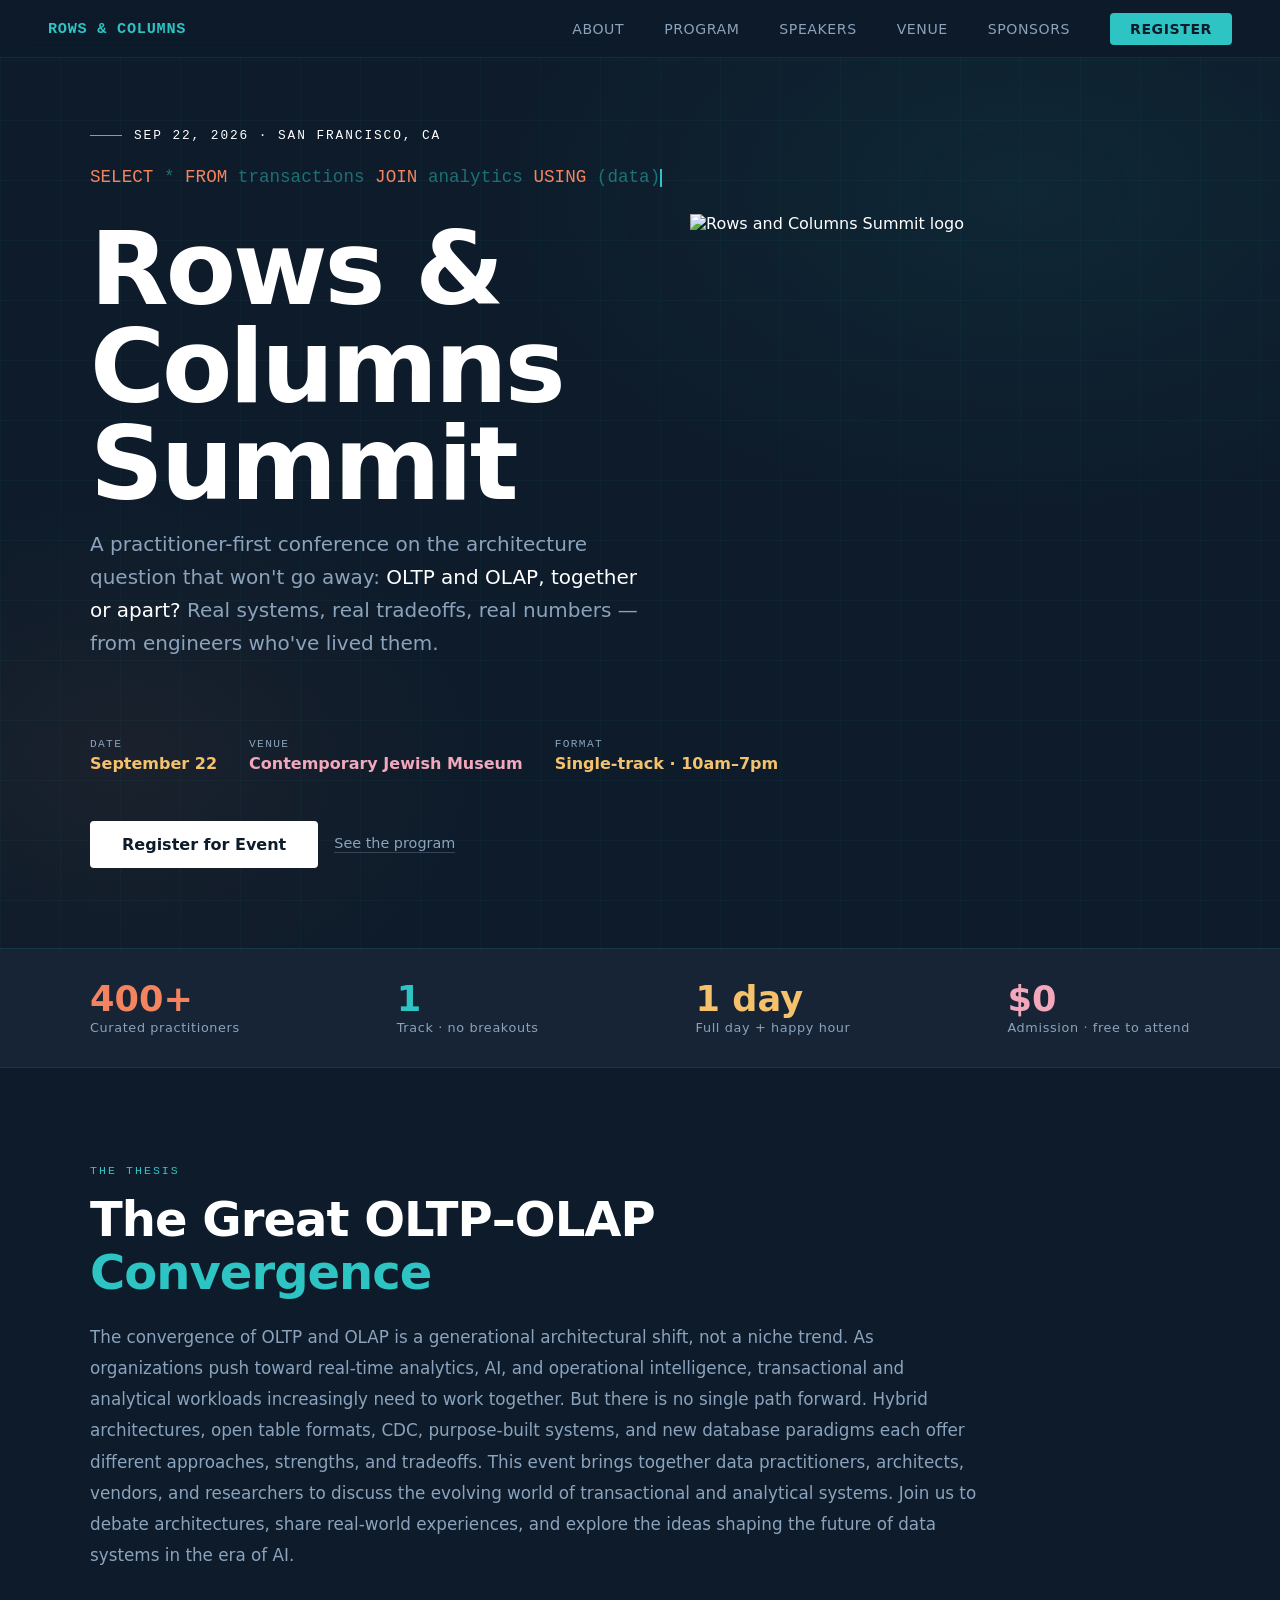
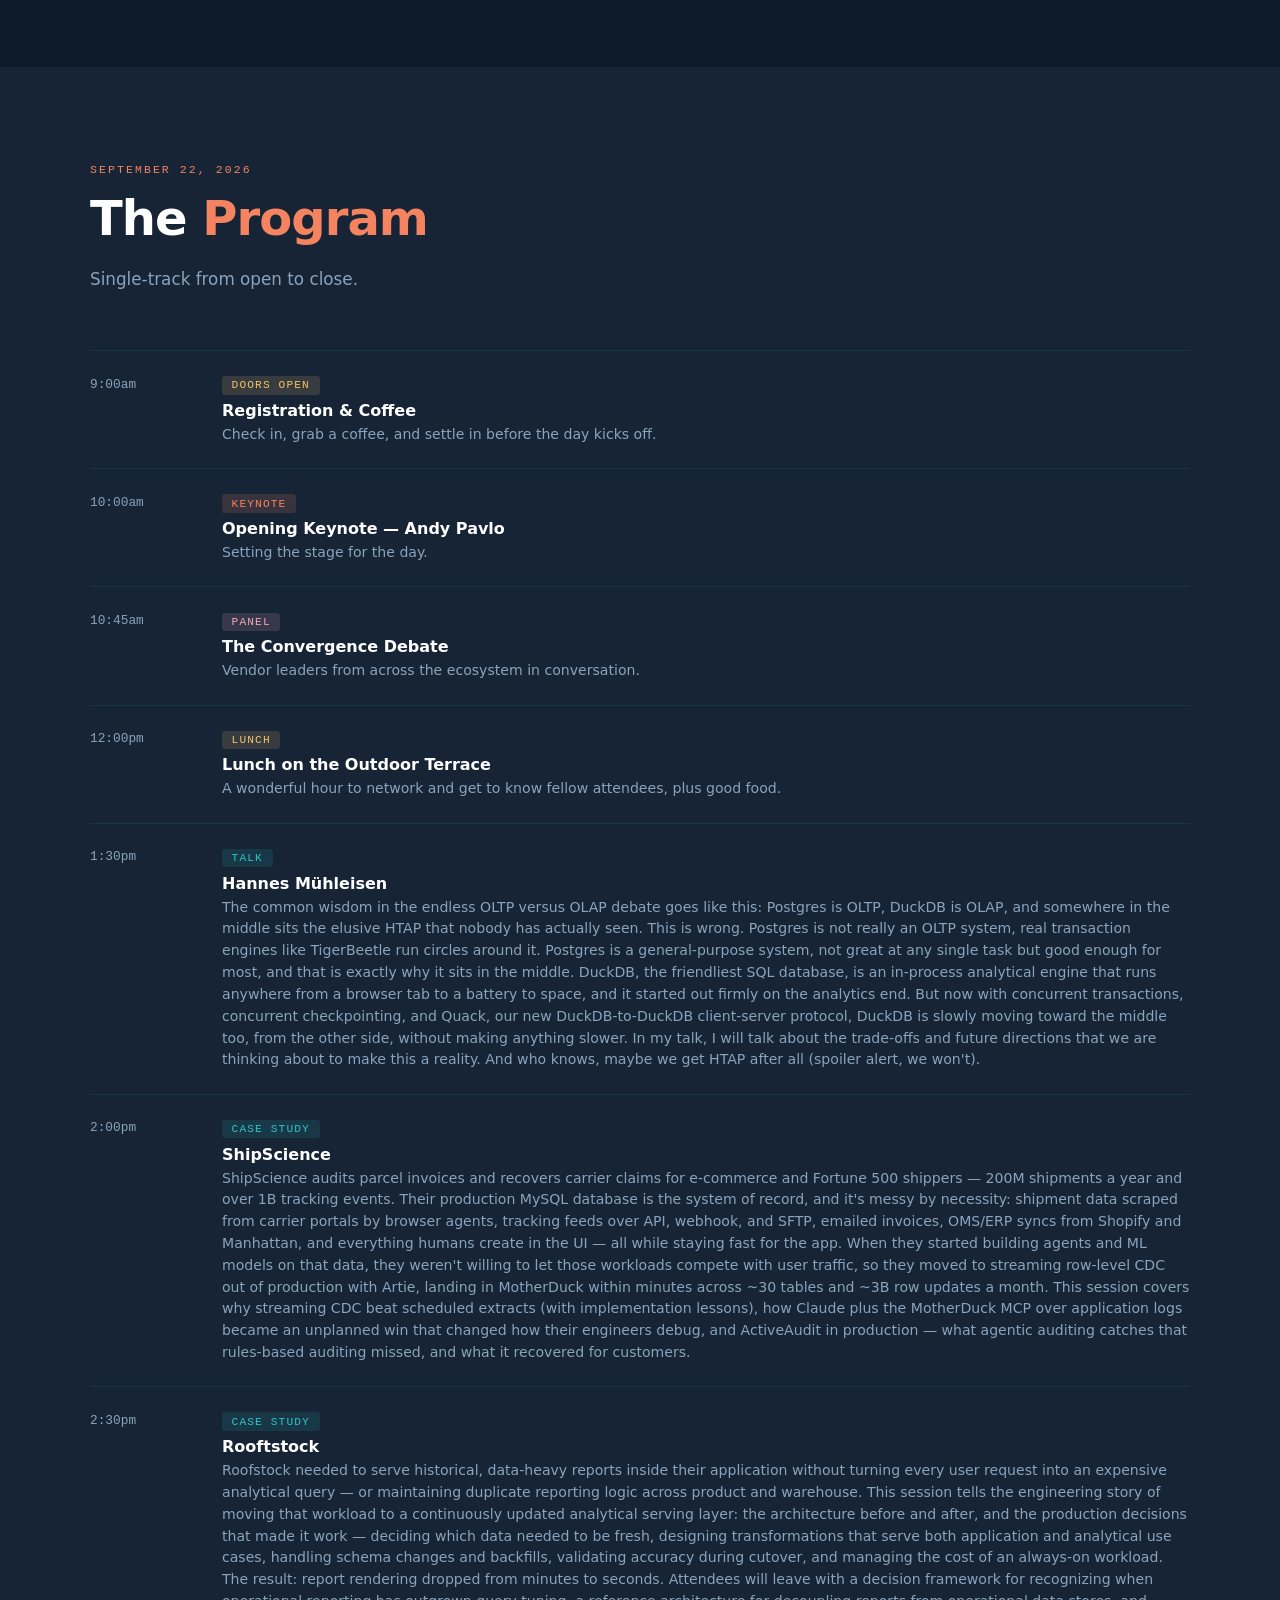
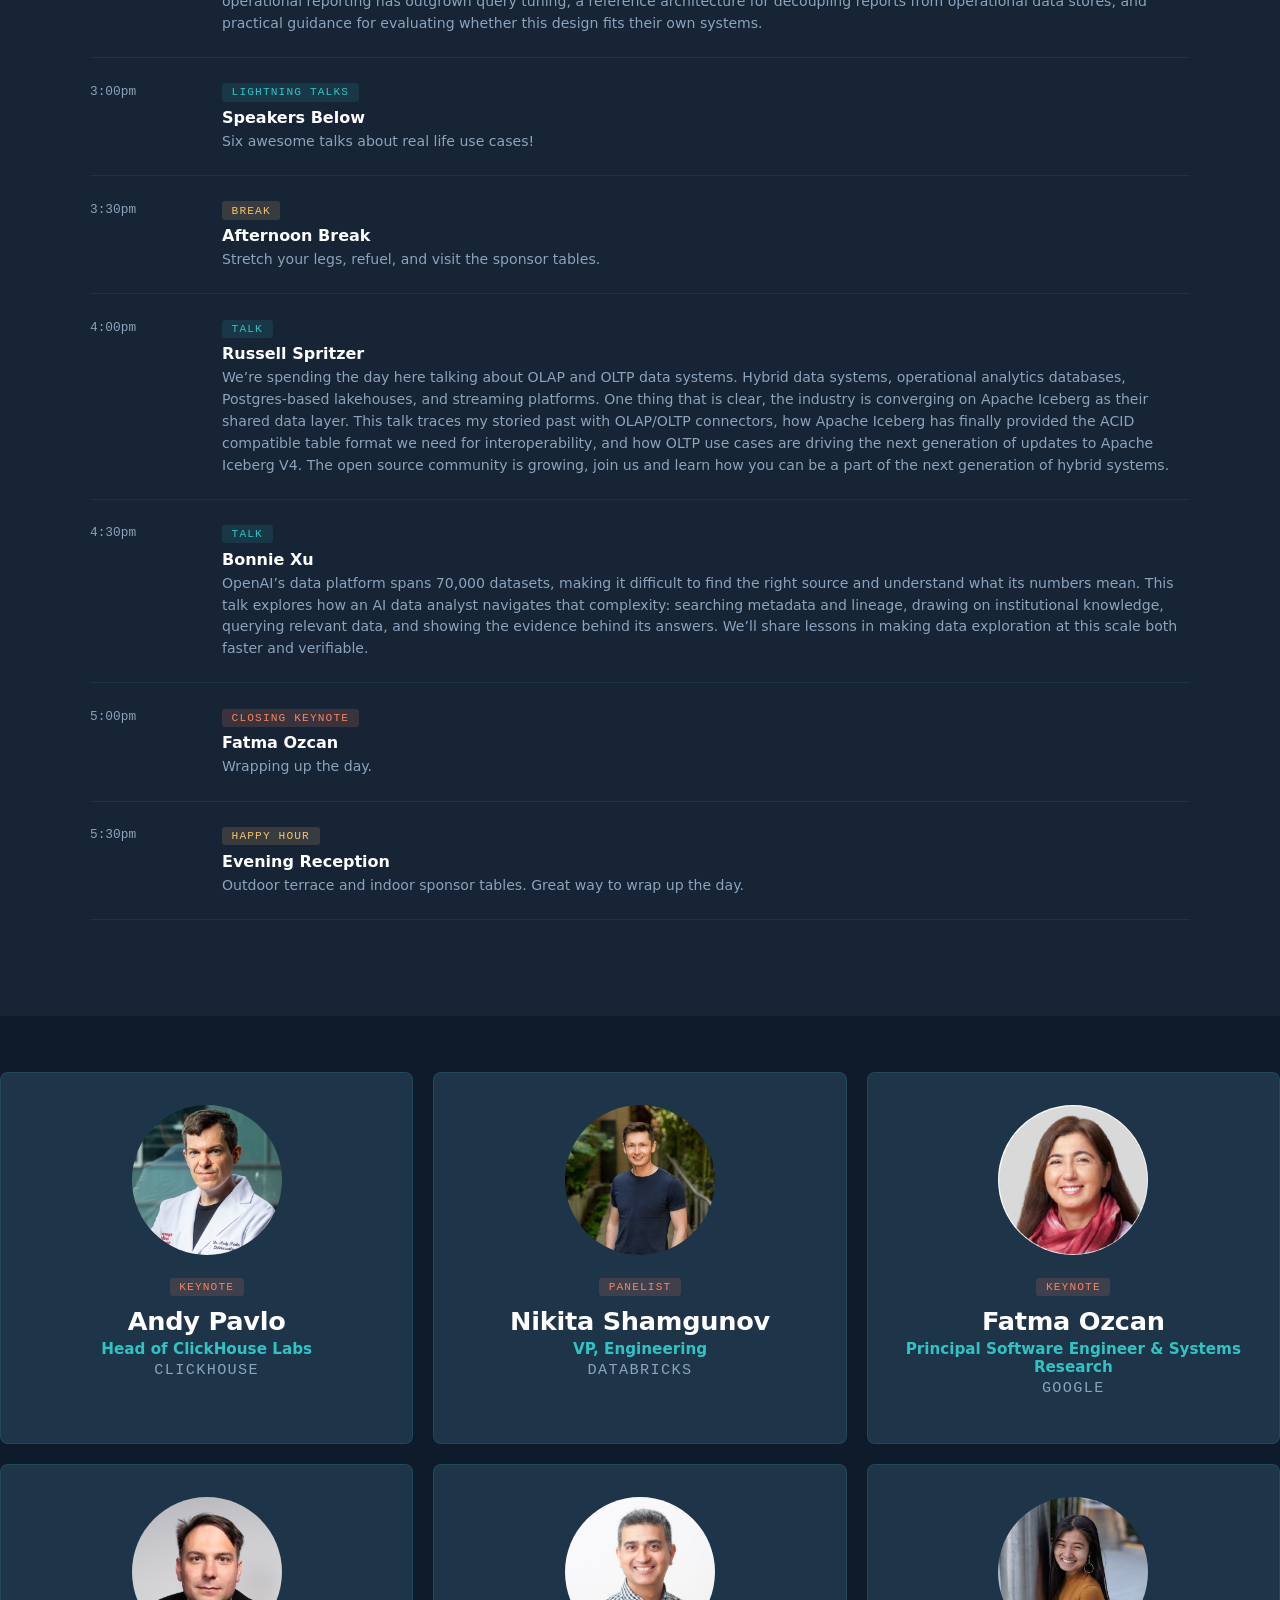
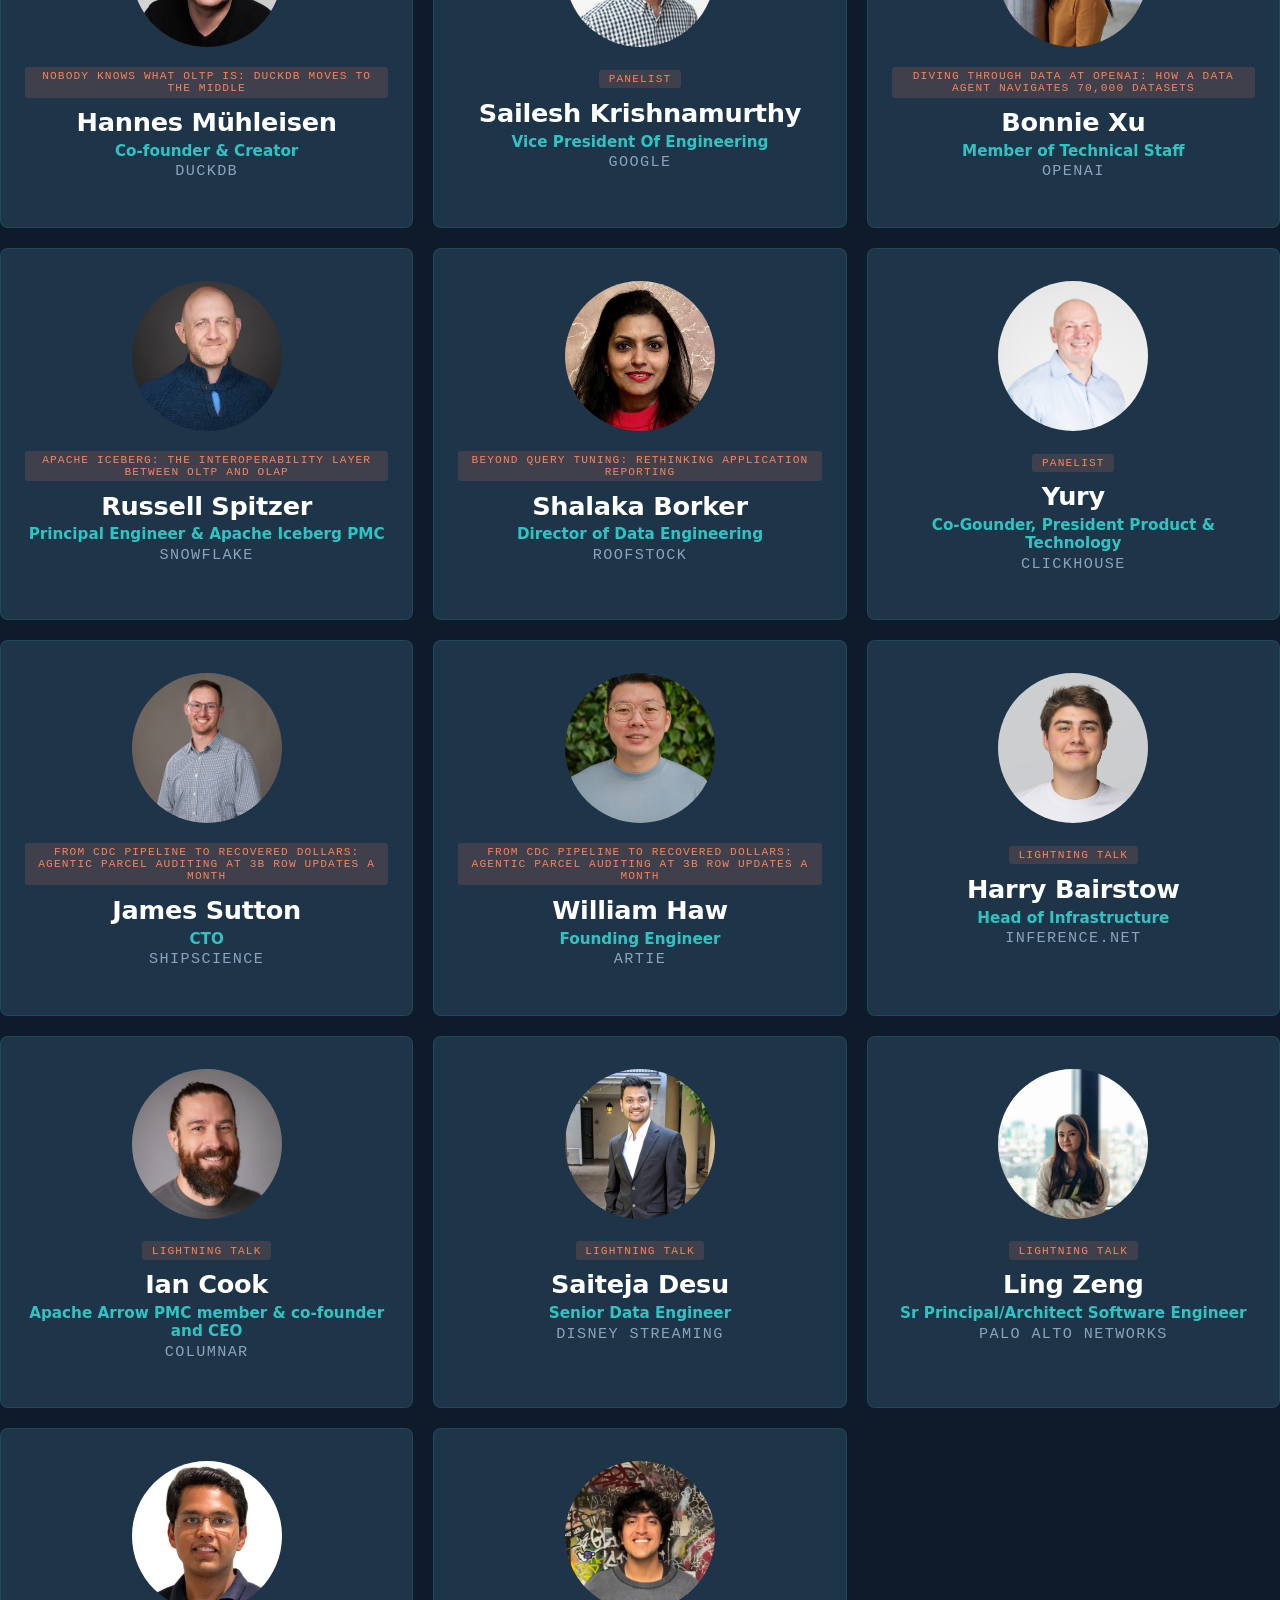
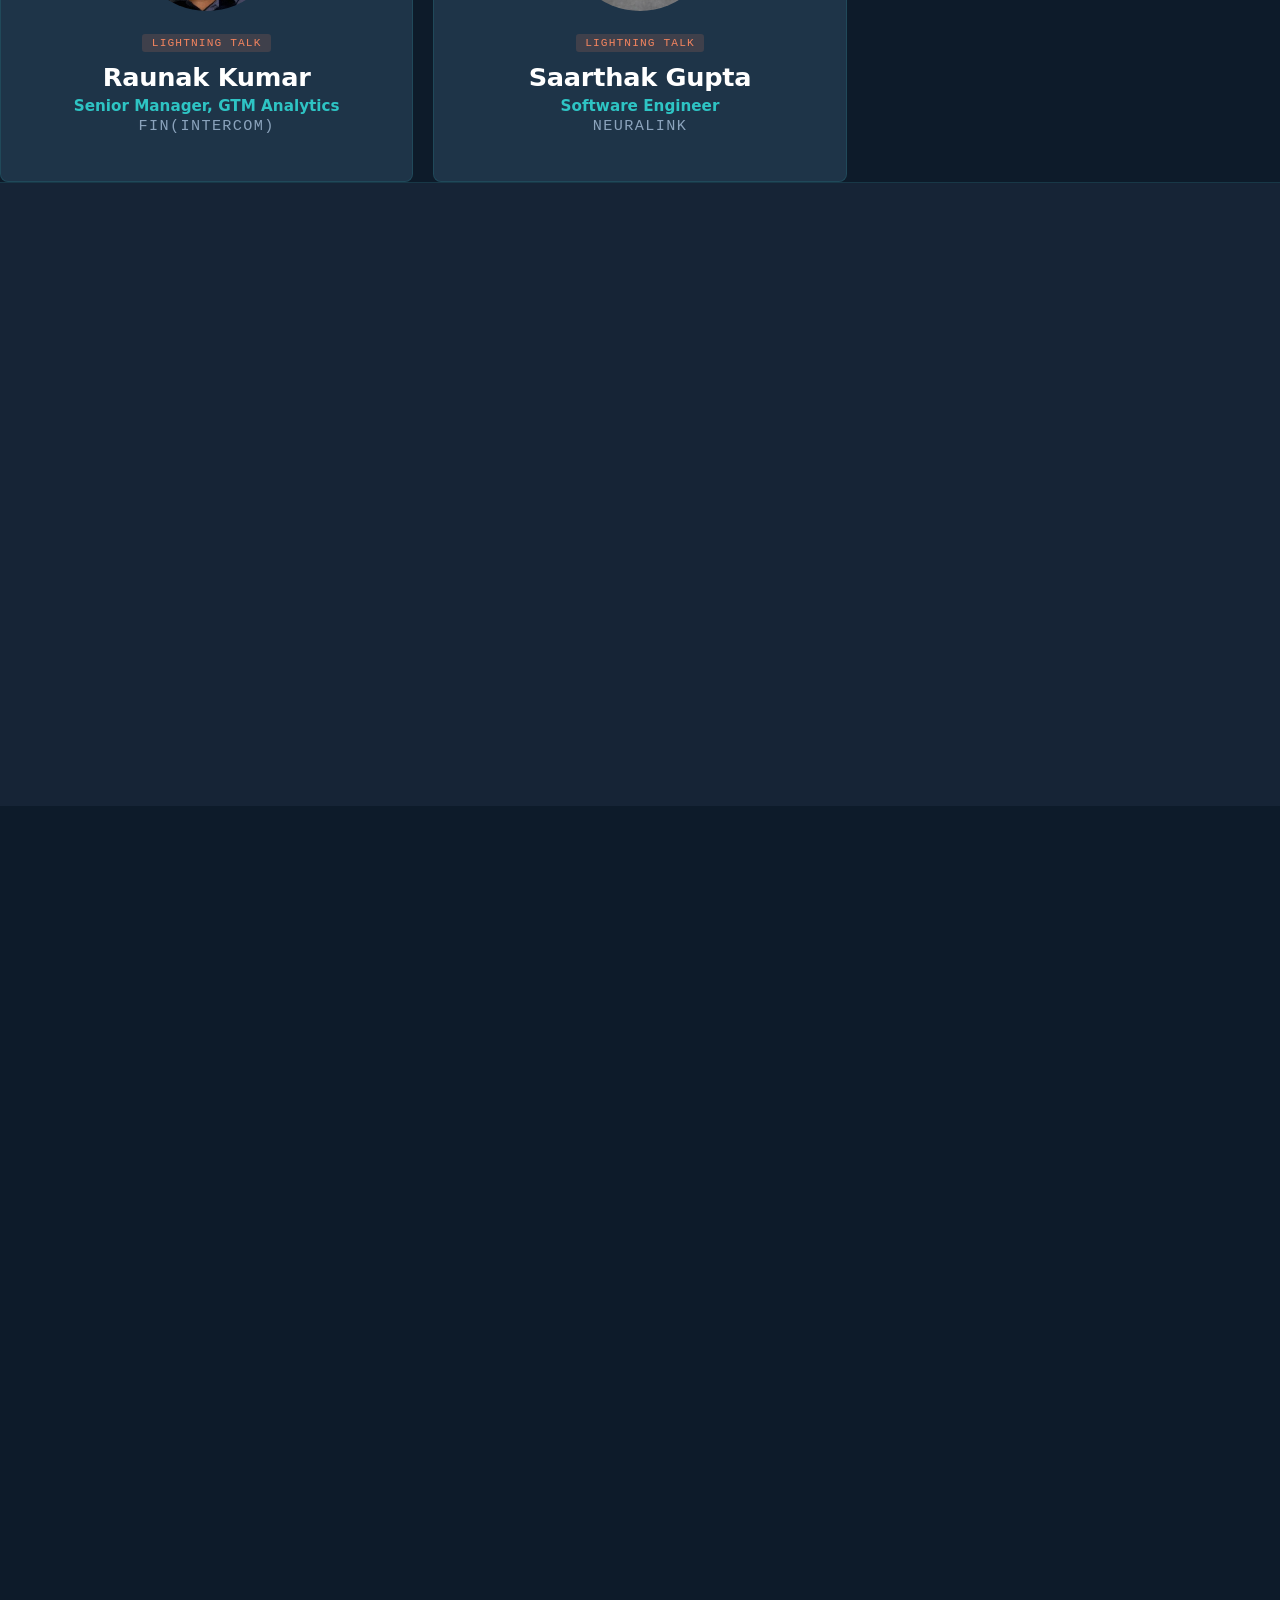
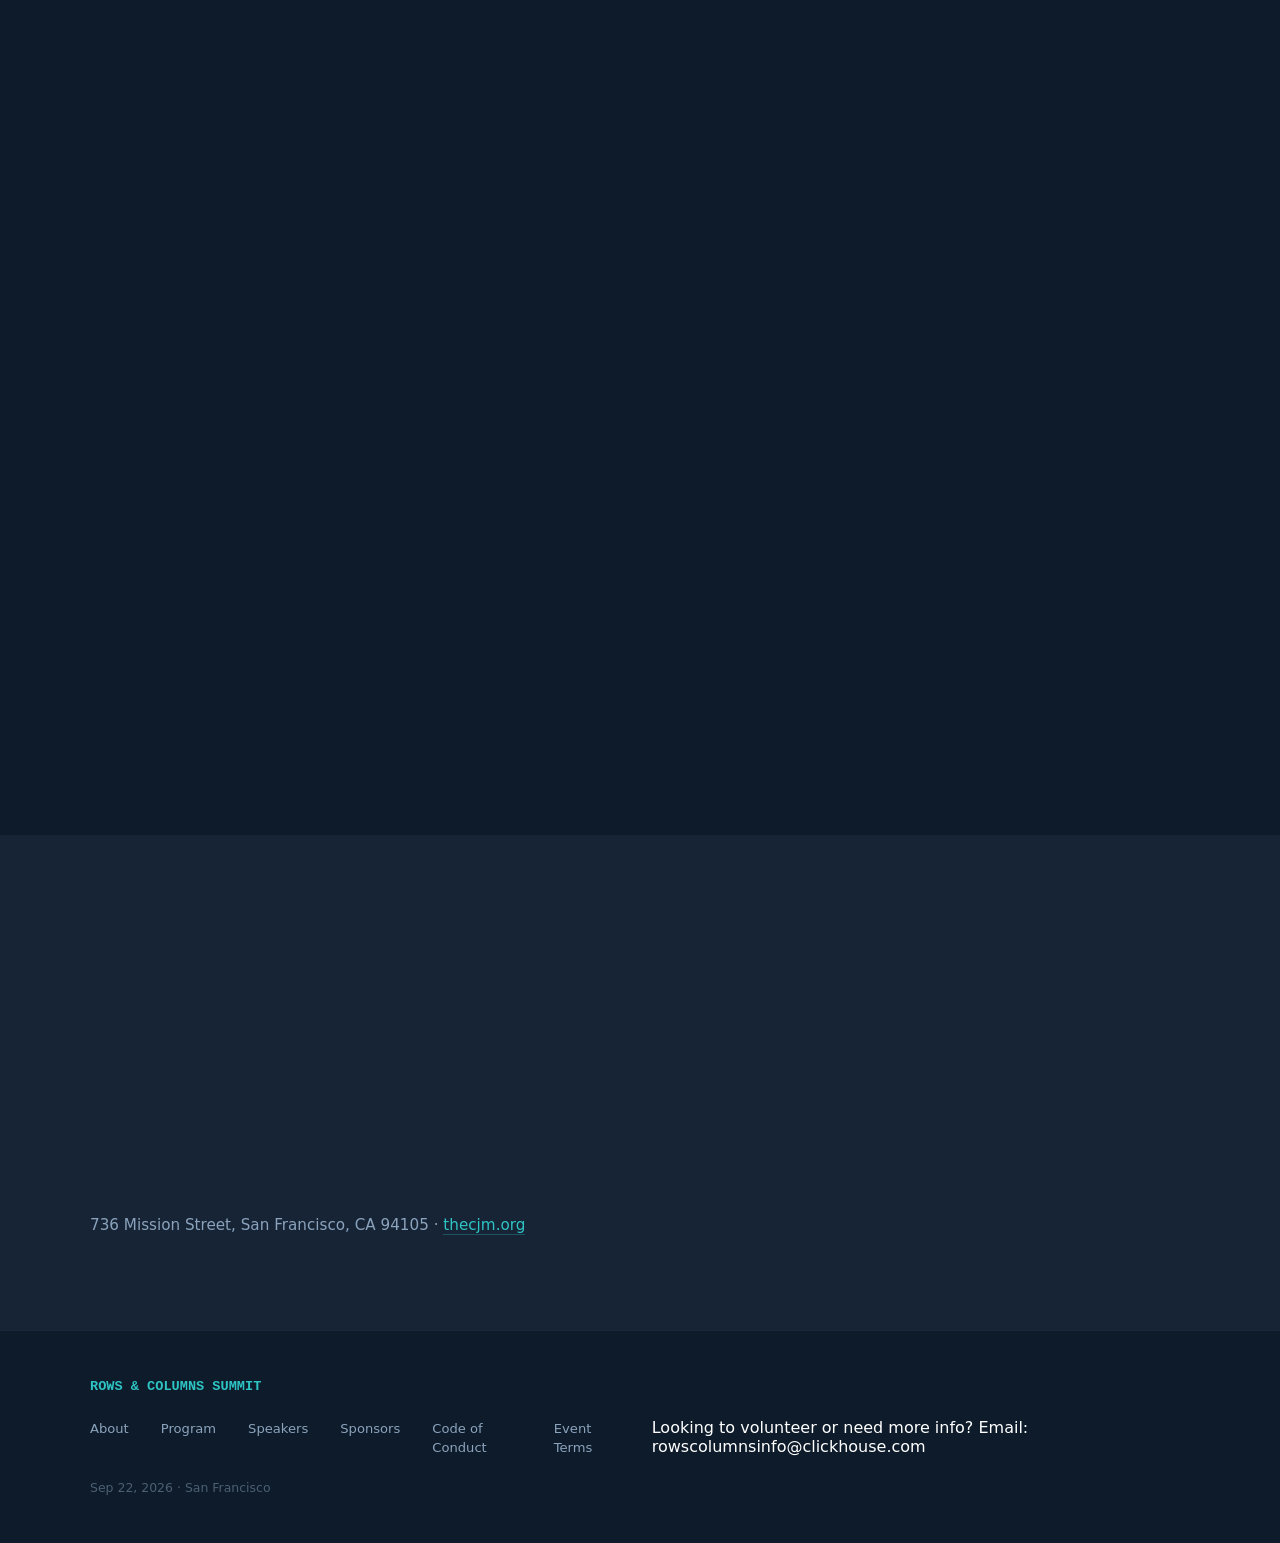
==== index.html @ 76738801 "lightnings final speakers" ====
<!DOCTYPE html>
<html lang="en">
<head>
<meta charset="UTF-8">
<meta name="viewport" content="width=device-width, initial-scale=1.0">
<title>Rows & Columns Summit — September 22, 2026 · San Francisco</title>
<link rel="stylesheet" href="styles.css">

<script src="tracking.js"></script>
</head>
<body>
<!-- Facebook Pixel Code -->
<noscript><img height="1" width="1" style="display:none"
src="https://www.facebook.com/tr?id=921578981865536&ev=PageView&noscript=1"
/></noscript>
<!-- End Facebook Pixel Code -->

<!-- NAV -->
<nav>
  <a href="#" class="nav-logo">ROWS &amp; COLUMNS</a>
  <ul class="nav-links">
    <li><a href="#about">About</a></li>
    <li><a href="#program">Program</a></li>
    <li><a href="#speakers">Speakers</a></li>
    <li><a href="#venue">Venue</a></li>
    <li><a href="#sponsors">Sponsors</a></li>
    <li><a href="https://luma.com/clickh-wavw" class="nav-cta" target="_blank" data-register-link>Register</a></li>
  </ul>
</nav>

<!-- HERO -->
<section class="hero">
  <div class="hero-inner">
    <div class="hero-eyebrow" style="color:white">Sep 22, 2026 · San Francisco, CA</div>
    <div class="hero-query" id="heroQuery">
      <span id="queryText"></span><span class="cursor"></span>
    </div>
  <div style="display: flex; align-items: center; gap: 3rem; margin-bottom: 1.5rem;">
      <div>
        <h1 class="hero-title">
          <span class="rows" style="color: var(--white);">Rows &amp; Columns Summit</span><br>
        </h1>
        <p class="hero-subtitle">
          A practitioner-first conference on the architecture question that won't go away:
          <em style="color: var(--white);">OLTP and OLAP, together or apart?</em>
          Real systems, real tradeoffs, real numbers — from engineers who've lived them.
        </p>
      </div>
      <img src="logo.png" alt="Rows and Columns Summit logo" style="width: 500px; height: 500px; object-fit: contain; flex-shrink: 0;">
    </div>
    <div class="hero-meta">
      <div class="hero-meta-item">
        <span class="hero-meta-label">Date</span>
        <span class="hero-meta-value" style="color: var(--gold);">September 22</span>
      </div>
      <div class="hero-meta-item">
        <span class="hero-meta-label">Venue</span>
        <span class="hero-meta-value" style="color: var(--rose);">Contemporary Jewish Museum</span>
      </div>
      <div class="hero-meta-item">
        <span class="hero-meta-label">Format</span>
        <span class="hero-meta-value" style="color: var(--gold);">Single-track · 10am–7pm</span>
      </div>
    </div>
    <div class="hero-actions">
      <a
        href="https://luma.com/event/evt-bQcR6tDKi8OmTXu"
        class="luma-checkout--button"
        data-register-link
        style="background: white; color: #0D1B2A; font-weight: 700; padding: 0.9rem 2rem; border-radius: 4px; text-decoration: none; display: inline-block;"
        data-luma-action="checkout"
        data-luma-event-id="evt-bQcR6tDKi8OmTXu"
      >
      Register for Event
      </a>
    <script id="luma-checkout" src="https://embed.lu.ma/checkout-button.js"></script>
      <a href="#program" class="btn-secondary">See the program</a>
    </div>
  </div>
</section>

<!-- STATS BAR -->
<div class="stats-bar">
  <div class="stats-inner">
    <div class="stat">
      <div class="stat-num" style="color: var(--coral);">400+</div>
      <div class="stat-label">Curated practitioners</div>
    </div>
    <div class="stat">
      <div class="stat-num" style="color: var(--teal);">1</div>
      <div class="stat-label">Track · no breakouts</div>
    </div>
    <div class="stat">
      <div class="stat-num" style="color: var(--gold);">1<span style="color: var(--gold);"> day</span></div>
      <div class="stat-label">Full day + happy hour</div>
    </div>
    <div class="stat">
      <div class="stat-num" style="color: var(--rose);">$<span style="color: var(--rose);">0</span></div>
      <div class="stat-label">Admission · free to attend</div>
    </div>
  </div>
</div>

<!-- ABOUT -->
<section class="section" id="about">
  <div class="section-inner">
    <div class="section-eyebrow reveal">The thesis</div>
    <h2 class="section-title reveal">The Great OLTP–OLAP <br><span style="color: var(--teal);">Convergence</span></h2>
    <p class="section-body reveal" style="max-width: 900px; margin-top: 1.5rem; font-size: 1.05rem; line-height: 1.85;">
The convergence of OLTP and OLAP is a generational architectural shift, not a niche trend. As organizations push toward real-time analytics, AI, and operational intelligence, transactional and analytical workloads increasingly need to work together. But there is no single path forward. Hybrid architectures, open table formats, CDC, purpose-built systems, and new database paradigms each offer different approaches, strengths, and tradeoffs.
This event brings together data practitioners, architects, vendors, and researchers to discuss the evolving world of transactional and analytical systems. Join us to debate architectures, share real-world experiences, and explore the ideas shaping the future of data systems in the era of AI.    </p>
  </div>
</section>

<!-- PROGRAM -->
<section class="section section-light" id="program">
  <div class="section-inner">
    <div class="section-eyebrow reveal">September 22, 2026</div>
    <h2 class="section-title reveal">The <span style="color: var(--coral);">Program</span></h2>
    <p class="section-body reveal">Single-track from open to close.</p>
    <div class="program-grid">
      <div class="program-row reveal">
        <div class="program-time">9:00am</div>
        <div class="program-content">
          <div class="program-tag tag-social">Doors Open</div>
          <div class="program-title">Registration & Coffee</div>
          <div class="program-desc">Check in, grab a coffee, and settle in before the day kicks off.</div>
        </div>
      </div>
      <div class="program-row reveal">
        <div class="program-time">10:00am</div>
        <div class="program-content">
          <div class="program-tag tag-keynote">Keynote</div>
          <div class="program-title">Opening Keynote — Andy Pavlo</div>
          <div class="program-desc">Setting the stage for the day.</div>
        </div>
      </div>
      <div class="program-row reveal">
        <div class="program-time">10:45am</div>
        <div class="program-content">
          <div class="program-tag tag-panel">Panel</div>
          <div class="program-title">The Convergence Debate</div>
          <div class="program-desc">Vendor leaders from across the ecosystem in conversation.</div>
        </div>
      </div>
      <div class="program-row reveal">
        <div class="program-time">12:00pm</div>
        <div class="program-content">
          <div class="program-tag tag-social">Lunch</div>
          <div class="program-title">Lunch on the Outdoor Terrace</div>
          <div class="program-desc">A wonderful hour to network and get to know fellow attendees, plus good food.</div>
        </div>
      </div>
      <div class="program-row reveal">
        <div class="program-time">1:30pm</div>
        <div class="program-content">
          <div class="program-tag tag-talks">Talk</div>
          <div class="program-title">Hannes Mühleisen</div>
          <div class="program-desc">The common wisdom in the endless OLTP versus OLAP debate goes like this: Postgres is OLTP, DuckDB is OLAP, and somewhere in the middle sits the elusive HTAP that nobody has actually seen. This is wrong. Postgres is not really an OLTP system, real transaction engines like TigerBeetle run circles around it. Postgres is a general-purpose system, not great at any single task but good enough for most, and that is exactly why it sits in the middle. DuckDB, the friendliest SQL database, is an in-process analytical engine that runs anywhere from a browser tab to a battery to space, and it started out firmly on the analytics end. But now with concurrent transactions, concurrent checkpointing, and Quack, our new DuckDB-to-DuckDB client-server protocol, DuckDB is slowly moving toward the middle too, from the other side, without making anything slower. In my talk, I will talk about the trade-offs and future directions that we are thinking about to make this a reality. And who knows, maybe we get HTAP after all (spoiler alert, we won't).</div>
        </div>
      </div>
      <div class="program-row reveal">
        <div class="program-time">2:00pm</div>
        <div class="program-content">
          <div class="program-tag tag-talks">Case Study</div>
          <div class="program-title">ShipScience</div>
          <div class="program-desc">ShipScience audits parcel invoices and recovers carrier claims for e-commerce and Fortune 500 shippers — 200M shipments a year and over 1B tracking events. Their production MySQL database is the system of record, and it's messy by necessity: shipment data scraped from carrier portals by browser agents, tracking feeds over API, webhook, and SFTP, emailed invoices, OMS/ERP syncs from Shopify and Manhattan, and everything humans create in the UI — all while staying fast for the app. When they started building agents and ML models on that data, they weren't willing to let those workloads compete with user traffic, so they moved to streaming row-level CDC out of production with Artie, landing in MotherDuck within minutes across ~30 tables and ~3B row updates a month. This session covers why streaming CDC beat scheduled extracts (with implementation lessons), how Claude plus the MotherDuck MCP over application logs became an unplanned win that changed how their engineers debug, and ActiveAudit in production — what agentic auditing catches that rules-based auditing missed, and what it recovered for customers.</div>
        </div>
      </div>
      <div class="program-row reveal">
        <div class="program-time">2:30pm</div>
        <div class="program-content">
          <div class="program-tag tag-talks">Case Study</div>
          <div class="program-title">Rooftstock</div>
          <div class="program-desc">Roofstock needed to serve historical, data-heavy reports inside their application without turning every user request into an expensive analytical query — or maintaining duplicate reporting logic across product and warehouse. This session tells the engineering story of moving that workload to a continuously updated analytical serving layer: the architecture before and after, and the production decisions that made it work — deciding which data needed to be fresh, designing transformations that serve both application and analytical use cases, handling schema changes and backfills, validating accuracy during cutover, and managing the cost of an always-on workload. The result: report rendering dropped from minutes to seconds. Attendees will leave with a decision framework for recognizing when operational reporting has outgrown query tuning, a reference architecture for decoupling reports from operational data stores, and practical guidance for evaluating whether this design fits their own systems.</div>
        </div>
      </div>
      <div class="program-row reveal">
        <div class="program-time">3:00pm</div>
        <div class="program-content">
          <div class="program-tag tag-talks">Lightning Talks</div>
          <div class="program-title">Speakers Below</div>
          <div class="program-desc">Six awesome talks about real life use cases!</div>
        </div>
      </div>
      <div class="program-row reveal">
        <div class="program-time">3:30pm</div>
        <div class="program-content">
          <div class="program-tag tag-social">Break</div>
          <div class="program-title">Afternoon Break</div>
          <div class="program-desc">Stretch your legs, refuel, and visit the sponsor tables.</div>
        </div>
      </div>
      <div class="program-row reveal">
        <div class="program-time">4:00pm</div>
        <div class="program-content">
          <div class="program-tag tag-talks">Talk</div>
          <div class="program-title">Russell Spritzer</div>
          <div class="program-desc">We’re spending the day here talking about OLAP and OLTP data systems. Hybrid data systems, operational analytics databases, Postgres-based lakehouses, and streaming platforms. One thing that is clear, the industry is converging on Apache Iceberg as their shared data layer. This talk traces my storied past with OLAP/OLTP connectors, how Apache Iceberg has finally provided the ACID compatible table format we need for interoperability, and how OLTP use cases are driving the next generation of updates to Apache Iceberg V4. The open source community is growing, join us and learn how you can be a part of the next generation of hybrid systems.</div>
        </div>
      </div>
      <div class="program-row reveal">
        <div class="program-time">4:30pm</div>
        <div class="program-content">
          <div class="program-tag tag-talks">Talk</div>
          <div class="program-title">Bonnie Xu</div>
          <div class="program-desc"> OpenAI’s data platform spans 70,000 datasets, making it difficult to find the right source and understand what its numbers mean. This talk explores how an AI data analyst navigates that complexity: searching metadata and lineage, drawing on institutional knowledge, querying relevant data, and showing the evidence behind its answers. We’ll share lessons in making data exploration at this scale both faster and verifiable.</div>
        </div>
      </div>
      <div class="program-row reveal">
        <div class="program-time">5:00pm</div>
        <div class="program-content">
          <div class="program-tag tag-keynote">Closing Keynote</div>
          <div class="program-title">Fatma Ozcan</div>
          <div class="program-desc">Wrapping up the day.</div>
        </div>
      </div>
      <div class="program-row reveal">
        <div class="program-time">5:30pm</div>
        <div class="program-content">
          <div class="program-tag tag-social">Happy Hour</div>
          <div class="program-title">Evening Reception</div>
          <div class="program-desc">Outdoor terrace and indoor sponsor tables. Great way to wrap up the day.</div>
        </div>
      </div>
    </div>
  </div>
</section>


    <!-- Headline speaker(s) -->
    <div class="speakers-featured reveal" id="speakers">

      <div class="speaker-featured-card">
        <img src="headshots/andy.jpg" alt="Andy Pavlo" class="speaker-featured-photo">
        <div>
          <span class="program-tag tag-keynote speaker-featured-tag">Keynote</span>
          <div class="speaker-featured-name">Andy Pavlo</div>
          <div class="speaker-featured-role">Head of ClickHouse Labs</div>
          <div class="speaker-featured-company">ClickHouse</div>
        </div>
      </div>

      <div class="speaker-featured-card">
        <img src="headshots/Nikita.JPG" alt="Nikita Shamgunov" class="speaker-featured-photo">
        <div>
          <span class="program-tag tag-keynote speaker-featured-tag">Panelist</span>
          <div class="speaker-featured-name">Nikita Shamgunov</div>
          <div class="speaker-featured-role">VP, Engineering</div>
          <div class="speaker-featured-company">Databricks</div>
        </div>
      </div>

        <div class="speaker-featured-card">
        <img src="headshots/fatma.png" alt="Fatma Ozcan" class="speaker-featured-photo">
        <div>
          <span class="program-tag tag-keynote speaker-featured-tag">Keynote</span>
          <div class="speaker-featured-name">Fatma Ozcan</div>
          <div class="speaker-featured-role"> Principal Software Engineer &amp; Systems Research</div>
          <div class="speaker-featured-company">Google</div>
        </div>
      </div>

      <div class="speaker-featured-card">
        <img src="headshots/hannes.jpg" alt="Hannes Mühleisen" class="speaker-featured-photo">
        <div>
          <span class="program-tag tag-keynote speaker-featured-tag">Nobody Knows What OLTP Is: DuckDB Moves to the Middle</span>
          <div class="speaker-featured-name">Hannes Mühleisen</div>
          <div class="speaker-featured-role">Co-founder &amp; Creator</div>
          <div class="speaker-featured-company">DuckDB</div>
        </div>
      </div>
      
      <div class="speaker-featured-card">
        <img src="headshots/Sailesh.jpeg" alt="Sailesh" class="speaker-featured-photo">
        <div>
          <span class="program-tag tag-keynote speaker-featured-tag">Panelist</span>
          <div class="speaker-featured-name">Sailesh Krishnamurthy</div>
          <div class="speaker-featured-role">Vice President Of Engineering</div>
          <div class="speaker-featured-company">Google</div>
        </div>
      </div>

      <div class="speaker-featured-card">
        <img src="headshots/bonniexu_headshot.png" alt="Bonnie Xu" class="speaker-featured-photo">
        <div>
          <span class="program-tag tag-keynote speaker-featured-tag">Diving Through Data at OpenAI: How a Data Agent Navigates 70,000 Datasets</span>
          <div class="speaker-featured-name">Bonnie Xu</div>
          <div class="speaker-featured-role">Member of Technical Staff</div>
          <div class="speaker-featured-company">OpenAI</div>
        </div>
      </div>
      
      <div class="speaker-featured-card">
        <img src="headshots/russel.jpg" alt="Russell" class="speaker-featured-photo">
        <div>
          <span class="program-tag tag-keynote speaker-featured-tag">Apache Iceberg: The Interoperability layer between OLTP and OLAP</span>
          <div class="speaker-featured-name">Russell Spitzer </div>
          <div class="speaker-featured-role">Principal Engineer &amp; Apache Iceberg PMC</div>
          <div class="speaker-featured-company">Snowflake</div>
        </div>
      </div>
      <div class="speaker-featured-card">
        <img src="headshots/Shalaka.jpg" alt="Shalaka" class="speaker-featured-photo">
        <div>
          <span class="program-tag tag-keynote speaker-featured-tag"> Beyond Query Tuning: Rethinking Application Reporting </span>
          <div class="speaker-featured-name"> Shalaka Borker </div>
          <div class="speaker-featured-role"> Director of Data Engineering</div>
          <div class="speaker-featured-company">Roofstock</div>
        </div>
      </div>

            <div class="speaker-featured-card">
        <img src="headshots/yury.jpg" alt="yury" class="speaker-featured-photo">
        <div>
          <span class="program-tag tag-keynote speaker-featured-tag"> Panelist </span>
          <div class="speaker-featured-name"> Yury </div>
          <div class="speaker-featured-role"> Co-Gounder, President Product & Technology </div>
          <div class="speaker-featured-company">ClickHouse</div>
        </div>
      </div>

      <div class="speaker-featured-card">
        <img src="headshots/james.jpg" alt="James" class="speaker-featured-photo">
        <div>
          <span class="program-tag tag-keynote speaker-featured-tag"> From CDC Pipeline to Recovered Dollars: Agentic Parcel Auditing at 3B Row Updates a Month </span>
          <div class="speaker-featured-name">James Sutton </div>
          <div class="speaker-featured-role">CTO </div>
          <div class="speaker-featured-company">ShipScience</div>
        </div>
      </div>
        <div class="speaker-featured-card">
        <img src="headshots/william.png" alt="william" class="speaker-featured-photo">
        <div>
          <span class="program-tag tag-keynote speaker-featured-tag"> From CDC Pipeline to Recovered Dollars: Agentic Parcel Auditing at 3B Row Updates a Month </span>
          <div class="speaker-featured-name"> William Haw </div>
          <div class="speaker-featured-role"> Founding Engineer</div>
          <div class="speaker-featured-company"> Artie </div>
        </div>
        </div>

            <div class="speaker-featured-card">
        <img src="headshots/harry.JPG" alt="harry" class="speaker-featured-photo">
        <div>
          <span class="program-tag tag-keynote speaker-featured-tag"> Lightning Talk </span>
          <div class="speaker-featured-name"> Harry Bairstow </div>
          <div class="speaker-featured-role"> Head of Infrastructure </div>
          <div class="speaker-featured-company"> inference.net </div>
        </div>
      </div>
      <div class="speaker-featured-card">
        <img src="headshots/ian.jpg" alt="ian" class="speaker-featured-photo">
        <div>
          <span class="program-tag tag-keynote speaker-featured-tag"> Lightning Talk </span>
          <div class="speaker-featured-name"> Ian Cook </div>
          <div class="speaker-featured-role"> Apache Arrow PMC member  &amp; co-founder and CEO</div>
          <div class="speaker-featured-company"> Columnar </div>
        </div>
      </div>
      <div class="speaker-featured-card">
        <img src="headshots/saiteja.jpeg" alt="saiteja" class="speaker-featured-photo">
        <div>
          <span class="program-tag tag-keynote speaker-featured-tag"> Lightning Talk </span>
          <div class="speaker-featured-name"> Saiteja Desu  </div>
          <div class="speaker-featured-role"> Senior Data Engineer</div>
          <div class="speaker-featured-company"> Disney Streaming </div>
        </div>
      </div>
      <div class="speaker-featured-card">
        <img src="headshots/ling.jpeg" alt="Ling" class="speaker-featured-photo">
        <div>
          <span class="program-tag tag-keynote speaker-featured-tag"> Lightning Talk </span>
          <div class="speaker-featured-name"> Ling Zeng </div>
          <div class="speaker-featured-role"> Sr Principal/Architect Software Engineer </div>
          <div class="speaker-featured-company"> Palo Alto Networks </div>
        </div>
      </div>
      <div class="speaker-featured-card">
        <img src="headshots/Raunak.jpeg" alt="raunak" class="speaker-featured-photo">
        <div>
          <span class="program-tag tag-keynote speaker-featured-tag"> Lightning Talk </span>
          <div class="speaker-featured-name"> Raunak Kumar </div>
          <div class="speaker-featured-role"> Senior Manager, GTM Analytics</div>
          <div class="speaker-featured-company"> Fin(Intercom) </div>
        </div>
      </div>
      <div class="speaker-featured-card">
        <img src="headshots/saarthak.jpeg" alt="saarthak" class="speaker-featured-photo">
        <div>
          <span class="program-tag tag-keynote speaker-featured-tag"> Lightning Talk </span>
          <div class="speaker-featured-name"> Saarthak Gupta </div>
          <div class="speaker-featured-role"> Software Engineer </div>
          <div class="speaker-featured-company"> Neuralink </div>
        </div>
      </div>



    </div>



<!-- SPONSORS -->
<section class="apply-section" id="sponsors">
  <div class="apply-inner">
  <div class="sponsor-logos-inner">
    <div class="sponsor-tier-label reveal">Our Sponsors</div>
 
    <!-- Large tier -->
    <div class="sponsor-logos-grid-large reveal">
      <a class="sponsor-logo-large" href="https://clickhouse.com" target="_blank" rel="noopener">
        <img src="sponsors/clickhouse.png" alt="ClickHouse">
      </a>
      <a class="sponsor-logo-large" href="https://aws.amazon.com" target="_blank" rel="noopener">
        <img src="sponsors/aws.png" alt="AWS">
      </a>
      <a class="sponsor-logo-large" href="https://www.striim.com" target="_blank" rel="noopener">
        <img src="sponsors/Striim.png" alt="Striim">
      </a>
         <a class="sponsor-logo-large" href="https://www.firebolt.io/" target="_blank" rel="noopener">
        <img src="sponsors/firebolt.svg" alt="firebolt">
      </a>
      <a class="sponsor-logo-large" href="https://cloud.google.com" target="_blank" rel="noopener">
        <img src="sponsors/Google.png" alt="Google Cloud">
      </a>
   
    </div>
    
 
    <!-- Small tier -->
    <div class="sponsor-logos-grid-small reveal">
      <a class="sponsor-logo-small" href="https://www.artie.com" target="_blank" rel="noopener">
        <img src="sponsors/artie.png" alt="Artie">
      </a>
      <a class="sponsor-logo-small" href="https://www.puppygraph.com" target="_blank" rel="noopener">
        <img src="sponsors/PuppyGraph.png" alt="PuppyGraph">
      </a>
      <a class="sponsor-logo-small" href="https://estuary.dev" target="_blank" rel="noopener">
        <img src="sponsors/est-light.png" alt="Estuary Flow">
      </a>
      <a class="sponsor-logo-small" href="https://columnar.tech" target="_blank" rel="noopener">
        <img src="sponsors/Columnar.png" alt="Columnar">
      </a>
      <a class="sponsor-logo-small" href="https://olake.io/" target="_blank" rel="noopener">
        <img src="sponsors/olake-white.svg" alt="Olake">
      </a>
      <a class="sponsor-logo-small" href="https://www.tinybird.co/" target="_blank" rel="noopener">
        <img src="sponsors/tinybird.svg" alt="tinybird">
      </a>
      <a class="sponsor-logo-small" href="https://www.cloudgeometry.com/" target="_blank" rel="noopener">
        <img src="sponsors/cg-logo-white.svg" alt="CG">
      </a>
   
    </div>

  </div>
  </div>

</section>

<!-- DET COMMUNITY BOOTH -->
<section class="section" id="det-booth">
  <div class="section-inner">
    <div class="section-title reveal">DET Community Booth</div>
 
    <div class="det-tags reveal">
      <span class="det-tag">All day at Rows &amp; Columns</span>
      <span class="det-tag">Open to All </span>
    </div>
 
    <p class="section-body reveal">Throughout the day, you'll be able to stop by the booth to:</p>
 
    <ul class="det-list reveal">
      <li>Connect 1:1 with experienced data engineers and mentors</li>
      <li>Join small-group networking sessions with fellow practitioners</li>
      <li>Learn how to get involved with the DET community</li>
    </ul>
 
    <div class="det-cards reveal" >
      <div class="det-card">
        <a href="https://detmentorship.as.me/schedule/aa77ccb8?appointmentTypeIds%5B%5D=97944738" >
        <div class="det-card-title"  >Networking Sessions</div>
        <div class="det-card-body">Meet fellow data engineers during the event, start meaningful conversations, and make the most of your Rows &amp; Columns experience.</div>
      </a></div>
      <div class="det-card">
        <div class="det-card-title">1:1 Mentorship Sessions</div>
        <div class="det-card-body">Interested in 1:1 mentorship? Stop by the DET booth to check mentor availability and register on the spot.</div>
      </div>
      
    </div>
 
  </div>
</section>

<!-- BOARD -->
<section class="section" id="board">
  <div class="section-inner">
    <div class="section-eyebrow reveal">Organising committee</div>
    <h2 class="section-title reveal">The <span style="color: var(--rose);">Board</span></h2>
    <p class="section-body reveal">Rows &amp; Columns is organized by a small independent board of three including practitioners and community leaders with deep roots in data infrastructure. Backed by ClickHouse, with an independent program committee and blind CFP review.</p>
    <div class="board-grid">

      <div class="board-card reveal">
        <img src="liz.png" alt="Elizabeth image" style="width: 150px; height: 150px; object-fit: contain; flex-shrink: 0;display: block; margin: 0 auto;">
        <div class="board-name">Elizabeth Christensen</div>
        <div class="board-company" style="color: var(--coral);">Snowflake</div>
        <div class="board-bio">Open source developer advocate at Snowflake working on the Postgres and open lakehouse projects. She is PostgreSQL community contributor, board member a the US PostgreSQL Association, host of Postgres Meetup for All, and PostGIS Day.</div>
      </div>

      <div class="board-card reveal">
         <img src="shane.jpg" alt="shanes image" style="width: 150px; height: 150px; object-fit: contain; flex-shrink: 0;display: block; margin: 0 auto;">
        <div class="board-name">Shane Glass</div>
        <div class="board-company" style="color: var(--gold);">Google</div>
        <div class="board-bio">Shane is a senior developer advocate and open source strategist for Google, working across numerous open-source analytics communities and serving the Jupyter Foundation Governing Board. A lifelong learner with a Master's in Data Analytics. He loves connecting people, Pittsburgh sports, and finding the perfect donut.</div>
      </div>

        <div class="board-card reveal">
        <img src="zoe.jpg" alt="Zoes image" style="width: 150px; height: 150px; object-fit: contain; flex-shrink: 0;display: block; margin: 0 auto;">
        <div class="board-name">Zoe Steinkamp</div>
        <div class="board-company" style="color: var(--teal);">ClickHouse</div>
        <div class="board-bio">Senior Developer Advocate at ClickHouse focused on amazing open source databases and in person community events. Active agent of chaos across the data community with a background in problem solving and engineering.</div>
      </div>
    </div>
  </div>
</section>


<!-- VENUE -->
<section class="section section-light" id="venue">
  <div class="section-inner">
    <div class="section-eyebrow reveal">The space</div>
    <h2 class="section-title reveal">The <span style="color: var(--coral);">Venue</span></h2>
    <p class="section-body reveal" style="max-width: 900px; margin-top: 1.5rem; font-size: 1.05rem; line-height: 1.85;">
      We're hosting Rows &amp; Columns Summit at the <strong>Contemporary Jewish Museum</strong> in the heart of downtown San Francisco. Designed by Daniel Libeskind, the building is a striking blend of a restored 1907 power substation and a bold modern steel cube — a fitting backdrop for a conference about bridging old and new architectures. The venue features a 400-seat auditorium, a beautiful outdoor terrace for lunch and happy hour, and indoor gallery space for sponsor tables and networking.
    </p>
    <div style="margin-top: 1.5rem; font-size: 0.95rem; color: var(--text-muted);">
      736 Mission Street, San Francisco, CA 94105 · <a href="https://www.thecjm.org" target="_blank" style="color: var(--teal); text-decoration: none; border-bottom: 1px solid rgba(46,196,196,0.3);">thecjm.org</a>
    </div>
  </div>
</section>


<!-- FOOTER -->
<footer>
  <div class="footer-inner">
    <div class="footer-left">ROWS &amp; COLUMNS SUMMIT</div>
    <ul class="footer-links">
      <li><a href="#about">About</a></li>
      <li><a href="#program">Program</a></li>
      <li><a href="#speakers">Speakers</a></li>
      <li><a href="#sponsors">Sponsors</a></li>
      <li><a href="code-of-conduct.html">Code of Conduct</a></li>
      <li><a href="event-terms.html">Event Terms</a></li>
      <li> Looking to volunteer or need more info? Email: rowscolumnsinfo@clickhouse.com</li>
    </ul>
    <div class="footer-right">Sep 22, 2026 · San Francisco</div>
  </div>
</footer>
<script src="main.js"></script>
</body>
</html>
---- styles.css ----
:root {
    --navy: #0D1B2A;
    --navy-mid: #1E3448;
    --navy-light: #162436;
    --teal: #2EC4C4;
    --coral: #F4845F;
    --rose: #F2A7BB;
    --gold: #F5C26B;
    --white: #FFFFFF;
    --off-white: #F0F4F8;
    --text-muted: #8BA3BC;
  }

  * { margin: 0; padding: 0; box-sizing: border-box; }

  html { scroll-behavior: smooth; }

  body {
    font-family: -apple-system, BlinkMacSystemFont, 'Segoe UI', system-ui, sans-serif;
    background: var(--navy);
    color: var(--white);
    overflow-x: hidden;
  }

  /* ── NAV ── */
  nav {
    position: fixed;
    top: 0; left: 0; right: 0;
    z-index: 100;
    display: flex;
    align-items: center;
    justify-content: space-between;
    padding: 1.2rem 3rem;
    background: rgba(13, 27, 42, 0.92);
    backdrop-filter: blur(12px);
    border-bottom: 1px solid rgba(46, 196, 196, 0.12);
  }

  .nav-logo {
    font-family: 'Courier New', monospace;
    font-size: 0.95rem;
    font-weight: 700;
    color: var(--teal);
    letter-spacing: 0.05em;
    text-decoration: none;
  }

  .nav-links {
    display: flex;
    gap: 2.5rem;
    list-style: none;
  }

  .nav-links a {
    color: var(--text-muted);
    text-decoration: none;
    font-size: 0.88rem;
    letter-spacing: 0.04em;
    text-transform: uppercase;
    transition: color 0.2s;
  }

  .nav-links a:hover { color: var(--white); }

  .nav-cta {
    background: var(--teal);
    color: var(--navy) !important;
    font-weight: 700 !important;
    padding: 0.5rem 1.25rem;
    border-radius: 4px;
    transition: background 0.2s !important;
  }

  .nav-cta:hover { background: var(--coral) !important; color: var(--white) !important; }

  /* ── HERO ── */
  .hero {
    min-height: 100vh;
    display: flex;
    flex-direction: column;
    justify-content: center;
    padding: 8rem 3rem 5rem;
    position: relative;
    overflow: hidden;
  }

  .hero::before {
    content: '';
    position: absolute;
    top: 0; left: 0; right: 0; bottom: 0;
    background:
      radial-gradient(ellipse 60% 50% at 80% 20%, rgba(46, 196, 196, 0.07) 0%, transparent 70%),
      radial-gradient(ellipse 40% 40% at 10% 80%, rgba(244, 132, 95, 0.06) 0%, transparent 70%);
    pointer-events: none;
  }

  /* Grid lines background */
  .hero::after {
    content: '';
    position: absolute;
    top: 0; left: 0; right: 0; bottom: 0;
    background-image:
      linear-gradient(rgba(46, 196, 196, 0.04) 1px, transparent 1px),
      linear-gradient(90deg, rgba(46, 196, 196, 0.04) 1px, transparent 1px);
    background-size: 60px 60px;
    pointer-events: none;
  }

  .hero-inner {
    max-width: 1100px;
    margin: 0 auto;
    width: 100%;
    position: relative;
    z-index: 1;
  }

  .hero-eyebrow {
    font-family: 'Courier New', monospace;
    font-size: 0.8rem;
    color: var(--teal);
    letter-spacing: 0.15em;
    text-transform: uppercase;
    margin-bottom: 1.5rem;
    display: flex;
    align-items: center;
    gap: 0.75rem;
  }

  .hero-eyebrow::before {
    content: '';
    display: inline-block;
    width: 2rem;
    height: 1px;
    background: var(--teal);
  }

  /* Typewriter query */
  .hero-query {
    font-family: 'Courier New', monospace;
    font-size: clamp(0.8rem, 1.4vw, 1.1rem);
    color: rgba(46, 196, 196, 0.5);
    margin-bottom: 1.2rem;
    height: 1.6em;
    overflow: hidden;
  }

  .hero-query .keyword { color: var(--coral); }
  .hero-query .string { color: var(--gold); }
  .hero-query .cursor {
    display: inline-block;
    width: 2px;
    height: 1em;
    background: var(--teal);
    vertical-align: text-bottom;
    animation: blink 1s step-end infinite;
  }

  @keyframes blink { 50% { opacity: 0; } }

  .hero-title {
    font-size: clamp(3.5rem, 8vw, 7rem);
    font-weight: 800;
    line-height: 0.95;
    letter-spacing: -0.03em;
    margin-bottom: 1rem;
  }

  .hero-title .rows { color: var(--white); }
  .hero-title .amp {
    color: var(--teal);
    font-weight: 300;
    font-style: italic;
  }
  .hero-title .columns { color: var(--white); }

  .hero-subtitle {
    font-size: clamp(1rem, 2vw, 1.25rem);
    color: var(--text-muted);
    max-width: 560px;
    line-height: 1.65;
    margin-bottom: 3rem;
  }

  .hero-subtitle em {
    color: var(--white);
    font-style: normal;
  }

  .hero-meta {
    display: flex;
    flex-wrap: wrap;
    gap: 2rem;
    margin-bottom: 3rem;
  }

  .hero-meta-item {
    display: flex;
    flex-direction: column;
    gap: 0.2rem;
  }

  .hero-meta-label {
    font-family: 'Courier New', monospace;
    font-size: 0.7rem;
    letter-spacing: 0.12em;
    text-transform: uppercase;
    color: var(--text-muted);
  }

  .hero-meta-value {
    font-size: 1rem;
    font-weight: 600;
    color: var(--white);
  }

  .hero-meta-value.accent { color: var(--teal); }

  .hero-actions {
    display: flex;
    gap: 1rem;
    align-items: center;
    flex-wrap: wrap;
  }

  .btn-primary {
    background: var(--teal);
    color: var(--white);
    font-weight: 700;
    font-size: 0.95rem;
    padding: 0.9rem 2rem;
    border-radius: 4px;
    text-decoration: none;
    letter-spacing: 0.02em;
    transition: background 0.2s, transform 0.1s;
    display: inline-block;
  }

  .btn-primary:hover { background: #3DD9D9; transform: translateY(-1px); }

  .btn-secondary {
    color: var(--text-muted);
    font-size: 0.9rem;
    text-decoration: none;
    border-bottom: 1px solid rgba(139, 163, 188, 0.3);
    padding-bottom: 1px;
    transition: color 0.2s, border-color 0.2s;
  }

  .btn-secondary:hover { color: var(--white); border-color: var(--white); }

  /* ── STATS BAR ── */
  .stats-bar {
    background: var(--navy-light);
    border-top: 1px solid rgba(46, 196, 196, 0.12);
    border-bottom: 1px solid rgba(46, 196, 196, 0.12);
    padding: 2rem 3rem;
  }

  .stats-inner {
    max-width: 1100px;
    margin: 0 auto;
    display: flex;
    justify-content: space-between;
    flex-wrap: wrap;
    gap: 2rem;
  }

  .stat {
    display: flex;
    flex-direction: column;
    gap: 0.2rem;
  }

  .stat-num {
    font-size: 2.2rem;
    font-weight: 800;
    line-height: 1;
    color: var(--white);
  }

  .stat-num span { color: var(--teal); }

  /* ── BOARD ── */
  .board-grid {
    display: grid;
    grid-template-columns: repeat(3, 1fr);
    gap: 1.5rem;
    margin-top: 3.5rem;
  }

  .board-card {
    background: var(--navy-mid);
    border-radius: 8px;
    padding: 2rem 1.75rem;
    border: 1px solid rgba(46, 196, 196, 0.08);
    transition: border-color 0.2s, transform 0.2s;
  }

  .board-card:hover {
    border-color: rgba(46, 196, 196, 0.25);
    transform: translateY(-2px);
  }

  .board-avatar {
    width: 52px;
    height: 52px;
    border-radius: 50%;
    display: flex;
    align-items: center;
    justify-content: center;
    font-size: 1.2rem;
    font-weight: 800;
    font-family: 'Courier New', monospace;
    margin-bottom: 1.1rem;
  }

  .board-name {
    font-size: 1.05rem;
    font-weight: 700;
    color: var(--white);
    margin-bottom: 0.2rem;
  }

  .board-company {
    font-size: 0.75rem;
    font-family: 'Courier New', monospace;
    letter-spacing: 0.1em;
    text-transform: uppercase;
    margin-bottom: 0.6rem;
  }

  .board-bio {
    font-size: 0.88rem;
    color: var(--text-muted);
    line-height: 1.6;
  }


  .stat-label {
    font-size: 0.8rem;
    color: var(--text-muted);
    letter-spacing: 0.05em;
  }

  /* ── SECTIONS ── */
  .section {
    padding: 6rem 3rem;
  }

  .section-inner {
    max-width: 1100px;
    margin: 0 auto;
  }

  .section-eyebrow {
    font-family: 'Courier New', monospace;
    font-size: 0.72rem;
    letter-spacing: 0.18em;
    text-transform: uppercase;
    color: var(--teal);
    margin-bottom: 1rem;
  }

  .section-title {
    font-size: clamp(2rem, 4vw, 3rem);
    font-weight: 800;
    line-height: 1.1;
    letter-spacing: -0.02em;
    margin-bottom: 1.25rem;
  }

  .section-body {
    font-size: 1.05rem;
    line-height: 1.75;
    color: var(--text-muted);
    max-width: 640px;
  }

  .section-body em { color: var(--white); font-style: normal; }

  /* ── LIGHT SECTION ── */
  .section-light {
    background: var(--navy-light);
    color: var(--white);
  }

  .section-light .section-eyebrow { color: var(--coral); }
  .section-light .section-title { color: var(--white); }
  .section-light .section-body { color: var(--text-muted); }
  .section-light .section-body em { color: var(--white); }

  /* ── THESIS ── */
  .thesis-grid {
    display: grid;
    grid-template-columns: 1fr 1fr;
    gap: 5rem;
    margin-top: 4rem;
    align-items: start;
  }

  .thesis-statement {
    font-size: 1.4rem;
    font-weight: 600;
    line-height: 1.5;
    color: var(--white);
    border-left: 3px solid var(--teal);
    padding-left: 1.5rem;
  }

  .thesis-points {
    display: flex;
    flex-direction: column;
    gap: 1.5rem;
  }

  .thesis-point {
    padding: 1.25rem 1.5rem;
    background: var(--navy-mid);
    border-radius: 6px;
  }

  .thesis-point-label {
    font-size: 0.75rem;
    font-family: 'Courier New', monospace;
    letter-spacing: 0.12em;
    text-transform: uppercase;
    margin-bottom: 0.5rem;
  }

  .thesis-point-text {
    font-size: 0.95rem;
    color: var(--text-muted);
    line-height: 1.6;
  }

  /* ── PROGRAM ── */
  .program-grid {
    margin-top: 3.5rem;
    display: flex;
    flex-direction: column;
    gap: 0;
  }

  .program-row {
    display: grid;
    grid-template-columns: 100px 1fr;
    gap: 2rem;
    padding: 1.4rem 0;
    border-bottom: 1px solid rgba(46, 196, 196, 0.1);
    align-items: start;
  }

  .program-row:first-child { border-top: 1px solid rgba(46, 196, 196, 0.1); }

  .program-time {
    font-family: 'Courier New', monospace;
    font-size: 0.8rem;
    color: var(--text-muted);
    padding-top: 0.2rem;
  }

  .program-content {}

  .program-title {
    font-size: 1rem;
    font-weight: 700;
    color: var(--white);
    margin-bottom: 0.25rem;
  }

  .program-desc {
    font-size: 0.88rem;
    color: var(--text-muted);
    line-height: 1.55;
  }

  .program-tag {
    display: inline-block;
    font-size: 0.7rem;
    font-family: 'Courier New', monospace;
    letter-spacing: 0.1em;
    text-transform: uppercase;
    padding: 0.2rem 0.6rem;
    border-radius: 3px;
    margin-bottom: 0.4rem;
  }

  .tag-keynote { background: rgba(244, 132, 95, 0.15); color: var(--coral); }
  .tag-talks { background: rgba(46, 196, 196, 0.12); color: var(--teal); }
  .tag-panel { background: rgba(242, 167, 187, 0.15); color: var(--rose); }
  .tag-social { background: rgba(245, 194, 107, 0.15); color: var(--gold); }

  /* ── SPEAKERS ── */
  .speakers-grid {
    display: grid;
    grid-template-columns: repeat(3, 1fr);
    gap: 1.5rem;
    margin-top: 3.5rem;
  }

  .speaker-card {
    background: var(--navy-mid);
    border-radius: 8px;
    padding: 1.75rem;
    border: 1px solid rgba(46, 196, 196, 0.08);
    transition: border-color 0.2s, transform 0.2s;
  }

  .speaker-card:hover {
    border-color: rgba(46, 196, 196, 0.25);
    transform: translateY(-2px);
  }

  .speaker-avatar {
    width: 56px;
    height: 56px;
    border-radius: 50%;
    display: flex;
    align-items: center;
    justify-content: center;
    font-size: 1.4rem;
    font-weight: 800;
    font-family: 'Courier New', monospace;
    margin-bottom: 1rem;
  }

  .speaker-name {
    font-size: 1rem;
    font-weight: 700;
    color: var(--white);
    margin-bottom: 0.2rem;
  }

  .speaker-title {
    font-size: 0.82rem;
    color: var(--text-muted);
    line-height: 1.45;
    margin-bottom: 0.5rem;
  }

  .speaker-company {
    font-size: 0.75rem;
    font-family: 'Courier New', monospace;
    letter-spacing: 0.08em;
    text-transform: uppercase;
  }

  .speaker-tbd {
    opacity: 0.45;
    border-style: dashed;
  }

  .speaker-tbd .speaker-name { color: var(--text-muted); }

  /* ── VENUE ── */
  .venue-layout {
    display: grid;
    grid-template-columns: 1fr 1fr;
    gap: 5rem;
    margin-top: 3.5rem;
    align-items: start;
  }

  .venue-details {
    display: flex;
    flex-direction: column;
    gap: 1.25rem;
  }

  .venue-detail-row {
    display: flex;
    flex-direction: column;
    gap: 0.2rem;
    padding-bottom: 1.25rem;
    border-bottom: 1px solid rgba(46, 196, 196, 0.1);
  }

  .venue-detail-row:last-child { border-bottom: none; }

  .venue-detail-label {
    font-family: 'Courier New', monospace;
    font-size: 0.7rem;
    letter-spacing: 0.14em;
    text-transform: uppercase;
    color: var(--text-muted);
  }

  .venue-detail-value {
    font-size: 1rem;
    color: var(--white);
    font-weight: 500;
  }

  .venue-photo-placeholder {
    background: var(--navy-mid);
    border-radius: 8px;
    aspect-ratio: 4/3;
    display: flex;
    align-items: center;
    justify-content: center;
    border: 1px dashed rgba(46, 196, 196, 0.2);
    color: var(--text-muted);
    font-size: 0.85rem;
    font-style: italic;
    text-align: center;
    padding: 2rem;
  }

  /* ── APPLY CTA ── */
  .apply-section {
    background: var(--navy-light);
    border-top: 1px solid rgba(46, 196, 196, 0.12);
    padding: 6rem 3rem;
    text-align: center;
  }

  .apply-inner {
    max-width: 680px;
    margin: 0 auto;
  }

  .apply-title {
    font-size: clamp(2rem, 4vw, 3rem);
    font-weight: 800;
    letter-spacing: -0.02em;
    line-height: 1.1;
    margin-bottom: 1.25rem;
  }

  .apply-title .accent { color: var(--teal); }

  .apply-body {
    font-size: 1.05rem;
    color: var(--text-muted);
    line-height: 1.7;
    margin-bottom: 2.5rem;
  }

  .apply-note {
    margin-top: 1.25rem;
    font-size: 0.82rem;
    color: var(--text-muted);
    font-family: 'Courier New', monospace;
    letter-spacing: 0.04em;
  }

  /* ── SPONSORS ── */
  .sponsors-section {
    padding: 4rem 3rem;
    border-top: 1px solid rgba(46, 196, 196, 0.1);
  }

  .sponsors-inner {
    max-width: 1100px;
    margin: 0 auto;
  }

  .sponsors-label {
    font-family: 'Courier New', monospace;
    font-size: 0.7rem;
    letter-spacing: 0.18em;
    text-transform: uppercase;
    color: var(--text-muted);
    text-align: center;
    margin-bottom: 2rem;
  }

  .sponsors-row {
    display: flex;
    justify-content: center;
    align-items: center;
    flex-wrap: wrap;
    gap: 1rem;
  }

  .sponsor-chip {
    padding: 0.6rem 1.4rem;
    border: 1px solid rgba(46, 196, 196, 0.15);
    border-radius: 4px;
    font-size: 0.82rem;
    font-weight: 600;
    color: var(--text-muted);
    letter-spacing: 0.04em;
    transition: border-color 0.2s, color 0.2s;
  }

  .sponsor-chip:hover { border-color: rgba(46, 196, 196, 0.4); color: var(--white); }

  /* ── FOOTER ── */
  footer {
    padding: 3rem;
    border-top: 1px solid rgba(255,255,255,0.06);
  }

  .footer-inner {
    max-width: 1100px;
    margin: 0 auto;
    display: flex;
    justify-content: space-between;
    align-items: center;
    flex-wrap: wrap;
    gap: 1.5rem;
  }

  .footer-left {
    font-family: 'Courier New', monospace;
    font-size: 0.85rem;
    color: var(--teal);
    font-weight: 700;
  }

  .footer-links {
    display: flex;
    gap: 2rem;
    list-style: none;
  }

  .footer-links a {
    color: var(--text-muted);
    text-decoration: none;
    font-size: 0.82rem;
    transition: color 0.2s;
  }

  .footer-links a:hover { color: var(--white); }

  .footer-right {
    font-size: 0.78rem;
    color: rgba(139, 163, 188, 0.5);
  }

  /* ── SCROLL REVEAL ── */
  .reveal {
    opacity: 0;
    transform: translateY(20px);
    transition: opacity 0.6s ease, transform 0.6s ease;
  }

  .reveal.visible {
    opacity: 1;
    transform: translateY(0);
  }

  /* ── RESPONSIVE ── */
  @media (max-width: 768px) {
    nav { padding: 1rem 1.5rem; }
    .nav-links { display: none; }
    .hero { padding: 7rem 1.5rem 4rem; }
    .section { padding: 4rem 1.5rem; }
    .thesis-grid { grid-template-columns: 1fr; gap: 2.5rem; }
    .speakers-grid { grid-template-columns: 1fr 1fr; }
    .venue-layout { grid-template-columns: 1fr; gap: 2.5rem; }
    .stats-inner { justify-content: flex-start; gap: 2.5rem; }
    .apply-section { padding: 4rem 1.5rem; }
    .sponsors-section { padding: 3rem 1.5rem; }
  }

  @media (prefers-reduced-motion: reduce) {
    .reveal { transition: none; opacity: 1; transform: none; }
    .hero-query .cursor { animation: none; }
  }

    .coc-hero {
    padding: 8rem 3rem 4rem;
    border-bottom: 1px solid rgba(46, 196, 196, 0.12);
  }

  .coc-hero-inner {
    max-width: 800px;
    margin: 0 auto;
  }

  .coc-body {
    padding: 4rem 3rem 6rem;
  }

  .coc-inner {
    max-width: 800px;
    margin: 0 auto;
  }

  .coc-section {
    margin-bottom: 3rem;
  }

  .coc-section h2 {
    font-size: 1.35rem;
    font-weight: 700;
    color: var(--teal);
    margin-bottom: 1rem;
    padding-bottom: 0.5rem;
    border-bottom: 1px solid rgba(46, 196, 196, 0.15);
  }

  .coc-section h3 {
    font-size: 1.1rem;
    font-weight: 700;
    color: var(--white);
    margin: 1.5rem 0 0.75rem;
  }

  .coc-section p {
    font-size: 0.97rem;
    color: var(--text-muted);
    line-height: 1.8;
    margin-bottom: 1rem;
  }

  .coc-section ul {
    list-style: none;
    padding: 0;
    margin: 0.5rem 0 1rem;
    display: flex;
    flex-direction: column;
    gap: 0.6rem;
  }

  .coc-section ul li {
    font-size: 0.95rem;
    color: var(--text-muted);
    line-height: 1.65;
    padding-left: 1.25rem;
    position: relative;
  }

  .coc-section ul li::before {
    content: '—';
    position: absolute;
    left: 0;
    color: rgba(46, 196, 196, 0.4);
  }

  .coc-section ul li strong {
    color: var(--white);
    font-weight: 600;
  }

  /* Notice box */
  .notice-box {
    background: rgba(245, 194, 107, 0.07);
    border: 1px solid rgba(245, 194, 107, 0.25);
    border-radius: 8px;
    padding: 1.5rem 1.75rem;
    margin-bottom: 3rem;
  }

  .notice-box .notice-label {
    font-family: 'Courier New', monospace;
    font-size: 0.7rem;
    letter-spacing: 0.16em;
    text-transform: uppercase;
    color: var(--gold);
    margin-bottom: 0.6rem;
  }

  .notice-box p {
    font-size: 0.95rem;
    color: var(--text-muted);
    line-height: 1.75;
    margin: 0;
  }

  .notice-box p em {
    color: var(--white);
    font-style: normal;
  }

  /* Response matrix table */
  .matrix-table {
    width: 100%;
    border-collapse: collapse;
    margin: 1.25rem 0 1.5rem;
    font-size: 0.88rem;
  }

  .matrix-table th {
    background: rgba(46, 196, 196, 0.08);
    color: var(--teal);
    font-family: 'Courier New', monospace;
    font-size: 0.72rem;
    letter-spacing: 0.1em;
    text-transform: uppercase;
    padding: 0.75rem 1rem;
    text-align: left;
    border-bottom: 1px solid rgba(46, 196, 196, 0.2);
  }

  .matrix-table td {
    padding: 1rem;
    color: var(--text-muted);
    line-height: 1.6;
    border-bottom: 1px solid rgba(255, 255, 255, 0.05);
    vertical-align: top;
  }

  .matrix-table tr:last-child td {
    border-bottom: none;
  }

  .matrix-table td:first-child {
    color: var(--white);
    font-weight: 600;
    white-space: nowrap;
  }

  .level-1 td:first-child { color: var(--teal); }
  .level-2 td:first-child { color: var(--gold); }
  .level-3 td:first-child { color: var(--coral); }

  .matrix-table tr:nth-child(even) td {
    background: rgba(255, 255, 255, 0.02);
  }

  /* Numbered steps */
  .steps {
    display: flex;
    flex-direction: column;
    gap: 1rem;
    margin: 1rem 0;
  }

  .step {
    display: flex;
    gap: 1rem;
    align-items: flex-start;
  }

  .step-num {
    flex-shrink: 0;
    width: 28px;
    height: 28px;
    border-radius: 50%;
    background: rgba(46, 196, 196, 0.12);
    color: var(--teal);
    font-size: 0.8rem;
    font-weight: 700;
    display: flex;
    align-items: center;
    justify-content: center;
    margin-top: 2px;
  }

  .step-text {
    font-size: 0.95rem;
    color: var(--text-muted);
    line-height: 1.7;
  }

  .step-text strong { color: var(--white); }

  /* Confidentiality callout */
  .callout {
    background: var(--navy-mid);
    border-left: 3px solid var(--rose);
    border-radius: 0 6px 6px 0;
    padding: 1.25rem 1.5rem;
    margin: 1.25rem 0;
  }

  .callout p {
    margin: 0;
    font-size: 0.93rem;
    color: var(--text-muted);
    line-height: 1.7;
  }

  .callout strong { color: var(--rose); }

  @media (max-width: 768px) {
    .coc-hero { padding: 7rem 1.5rem 3rem; }
    .coc-body { padding: 3rem 1.5rem 4rem; }
    .matrix-table { font-size: 0.8rem; }
    .matrix-table th, .matrix-table td { padding: 0.6rem 0.75rem; }
  }

    /* ── SPEAKERS: FEATURED / HEADLINE ── */
  .speakers-featured {
    display: grid;
    grid-template-columns: repeat(3, 1fr);
    gap: 1.25rem;
    margin-top: 3.5rem;
  }

  .speaker-featured-card {
    background: var(--navy-mid);
    border-radius: 8px;
    padding: 2rem 1.5rem;
    border: 1px solid rgba(46, 196, 196, 0.14);
    display: flex;
    flex-direction: column;
    align-items: center;
    text-align: center;
    gap: 1.25rem;
    transition: border-color 0.2s, transform 0.2s;
  }

  .speaker-featured-card:hover {
    border-color: rgba(46, 196, 196, 0.3);
    transform: translateY(-2px);
  }

  .speaker-featured-photo {
    width: 150px;
    height: 150px;
    object-fit: cover;
    border-radius: 50%;
    display: block;
  }

  .speaker-featured-avatar {
    width: 120px;
    height: 120px;
    border-radius: 50%;
    display: flex;
    align-items: center;
    justify-content: center;
    font-size: 2.4rem;
    font-weight: 800;
    font-family: 'Courier New', monospace;
    flex-shrink: 0;
    color: var(--navy);
  }

  .speaker-featured-tag {
    margin-bottom: 0.6rem;
  }

  .speaker-featured-name {
    font-size: 1.6rem;
    font-weight: 800;
    color: var(--white);
    margin-bottom: 0.3rem;
    letter-spacing: -0.01em;
  }

  .speaker-featured-role {
    font-size: 0.95rem;
    color: var(--teal);
    font-weight: 600;
    margin-bottom: 0.15rem;
  }

  .speaker-featured-company {
    font-family: 'Courier New', monospace;
    font-size: 0.95rem;
    letter-spacing: 0.09em;
    text-transform: uppercase;
    color: var(--text-muted);
    margin-bottom: 0.9rem;
  }

  .speaker-featured-bio {
    font-size: 0.95rem;
    color: var(--text-muted);
    line-height: 1.7;
  }

  /* ── SPEAKERS: SECTION LABEL BETWEEN TIERS ── */
  .speakers-subhead {
    font-family: 'Courier New', monospace;
    font-size: 0.7rem;
    letter-spacing: 0.16em;
    text-transform: uppercase;
    color: var(--text-muted);
    margin-top: 3.5rem;
    margin-bottom: 1.5rem;
  }

  @media (max-width: 900px) {
    .speakers-featured { grid-template-columns: repeat(2, 1fr); }
  }

  @media (max-width: 600px) {
    .speakers-featured { grid-template-columns: 1fr; }
  }

  /* ── SPONSOR LOGOS: TWO-TIER GRID ── */
  .sponsor-logos-section {
    padding: 7rem 3rem;
    border-top: 1px solid rgba(46, 196, 196, 0.1);
  }
 
  .sponsor-logos-inner {
    max-width: 1100px;
    margin: 0 auto;
  }
 
  .sponsor-tier-label {
    font-family: 'Courier New', monospace;
    font-size: 0.95rem;
    letter-spacing: 0.16em;
    text-transform: uppercase;
    color: var(--text-muted);
    text-align: center;
    margin-top: 2rem;
    margin-bottom: 2rem;
  }
 
  .sponsor-logos-grid-large {
    display: grid;
    grid-template-columns: repeat(5, 1fr);
    gap: 1.75rem;
    margin-bottom: 3.5rem;
  }
 
  .sponsor-logo-large {
    background: var(--navy-mid);
    border-radius: 8px;
    border: 1px solid rgba(46, 196, 196, 0.08);
    padding: 2.25rem 1.5rem;
    display: flex;
    align-items: center;
    justify-content: center;
    transition: border-color 0.2s, transform 0.2s;
  }
 
  .sponsor-logo-large:hover {
    border-color: rgba(46, 196, 196, 0.3);
    transform: translateY(-2px);
  }
 
  .sponsor-logo-large img {
    max-width: 100%;
    max-height: 56px;
    width: auto;
    height: auto;
    object-fit: contain;
  }
 
  .sponsor-logos-grid-small {
    display: grid;
    grid-template-columns: repeat(4, 1fr);
    gap: 1.5rem;
  }
 
  .sponsor-logo-small {
    background: var(--navy-mid);
    border-radius: 8px;
    border: 1px solid rgba(46, 196, 196, 0.08);
    padding: 1.5rem 1.25rem;
    display: flex;
    align-items: center;
    justify-content: center;
    transition: border-color 0.2s, transform 0.2s;
  }
 
  .sponsor-logo-small:hover {
    border-color: rgba(46, 196, 196, 0.3);
    transform: translateY(-2px);
  }
 
  .sponsor-logo-small img {
    max-width: 100%;
    max-height: 34px;
    width: auto;
    height: auto;
    object-fit: contain;
  }
 
  .sponsor-logo-pending {
    opacity: 0.4;
    border-style: dashed;
    font-family: 'Courier New', monospace;
    font-size: 0.75rem;
    letter-spacing: 0.06em;
    text-transform: uppercase;
    color: var(--text-muted);
    text-align: center;
  }
 
  @media (max-width: 768px) {
    .sponsor-logos-section { padding: 3.5rem 1.5rem; }
    .sponsor-logos-grid-large,
    .sponsor-logos-grid-small {
      grid-template-columns: repeat(2, 1fr);
    }
  }

  /* ── DET COMMUNITY BOOTH ── */
  .det-tags {
    display: flex;
    flex-wrap: wrap;
    gap: 0.75rem;
    margin: 1.25rem 0 2.25rem;
  }

  .det-tag {
    display: inline-flex;
    align-items: center;
    gap: 0.5rem;
    font-family: 'Courier New', monospace;
    font-size: 0.75rem;
    letter-spacing: 0.08em;
    text-transform: uppercase;
    color: var(--gold);
    border: 1px solid rgba(245, 194, 107, 0.3);
    background: rgba(245, 194, 107, 0.06);
    padding: 0.55rem 1rem;
    border-radius: 4px;
  }

  .det-tag::before {
    content: '';
    width: 6px;
    height: 6px;
    border-radius: 50%;
    background: var(--gold);
    flex-shrink: 0;
  }

  .det-list {
    list-style: none;
    padding: 0;
    margin: 1.5rem 0 3rem;
    display: flex;
    flex-direction: column;
    gap: 0.9rem;
    max-width: 640px;
  }

  .det-list li {
    display: flex;
    align-items: baseline;
    gap: 0.85rem;
    font-size: 1rem;
    color: var(--white);
    line-height: 1.5;
  }

  .det-list li::before {
    content: '';
    width: 7px;
    height: 7px;
    border-radius: 50%;
    background: var(--teal);
    flex-shrink: 0;
    margin-top: 0.4rem;
  }

  .det-cards {
    display: grid;
    grid-template-columns: 1fr 1fr;
    gap: 1.5rem;
  }

  .det-card {
    background: var(--navy-mid);
    border-radius: 8px;
    padding: 1.75rem;
    border: 1px solid rgba(46, 196, 196, 0.08);
    transition: border-color 0.2s, transform 0.2s;
  }

  .det-card:hover {
    border-color: rgba(46, 196, 196, 0.25);
    transform: translateY(-2px);
  }

  .det-card-title {
    font-size: 1.05rem;
    font-weight: 700;
    color: var(--white);
    margin-bottom: 0.6rem;
  }

  .det-card-body {
    font-size: 0.9rem;
    color: var(--text-muted);
    line-height: 1.65;
  }

  @media (max-width: 768px) {
    .det-cards { grid-template-columns: 1fr; }
  }
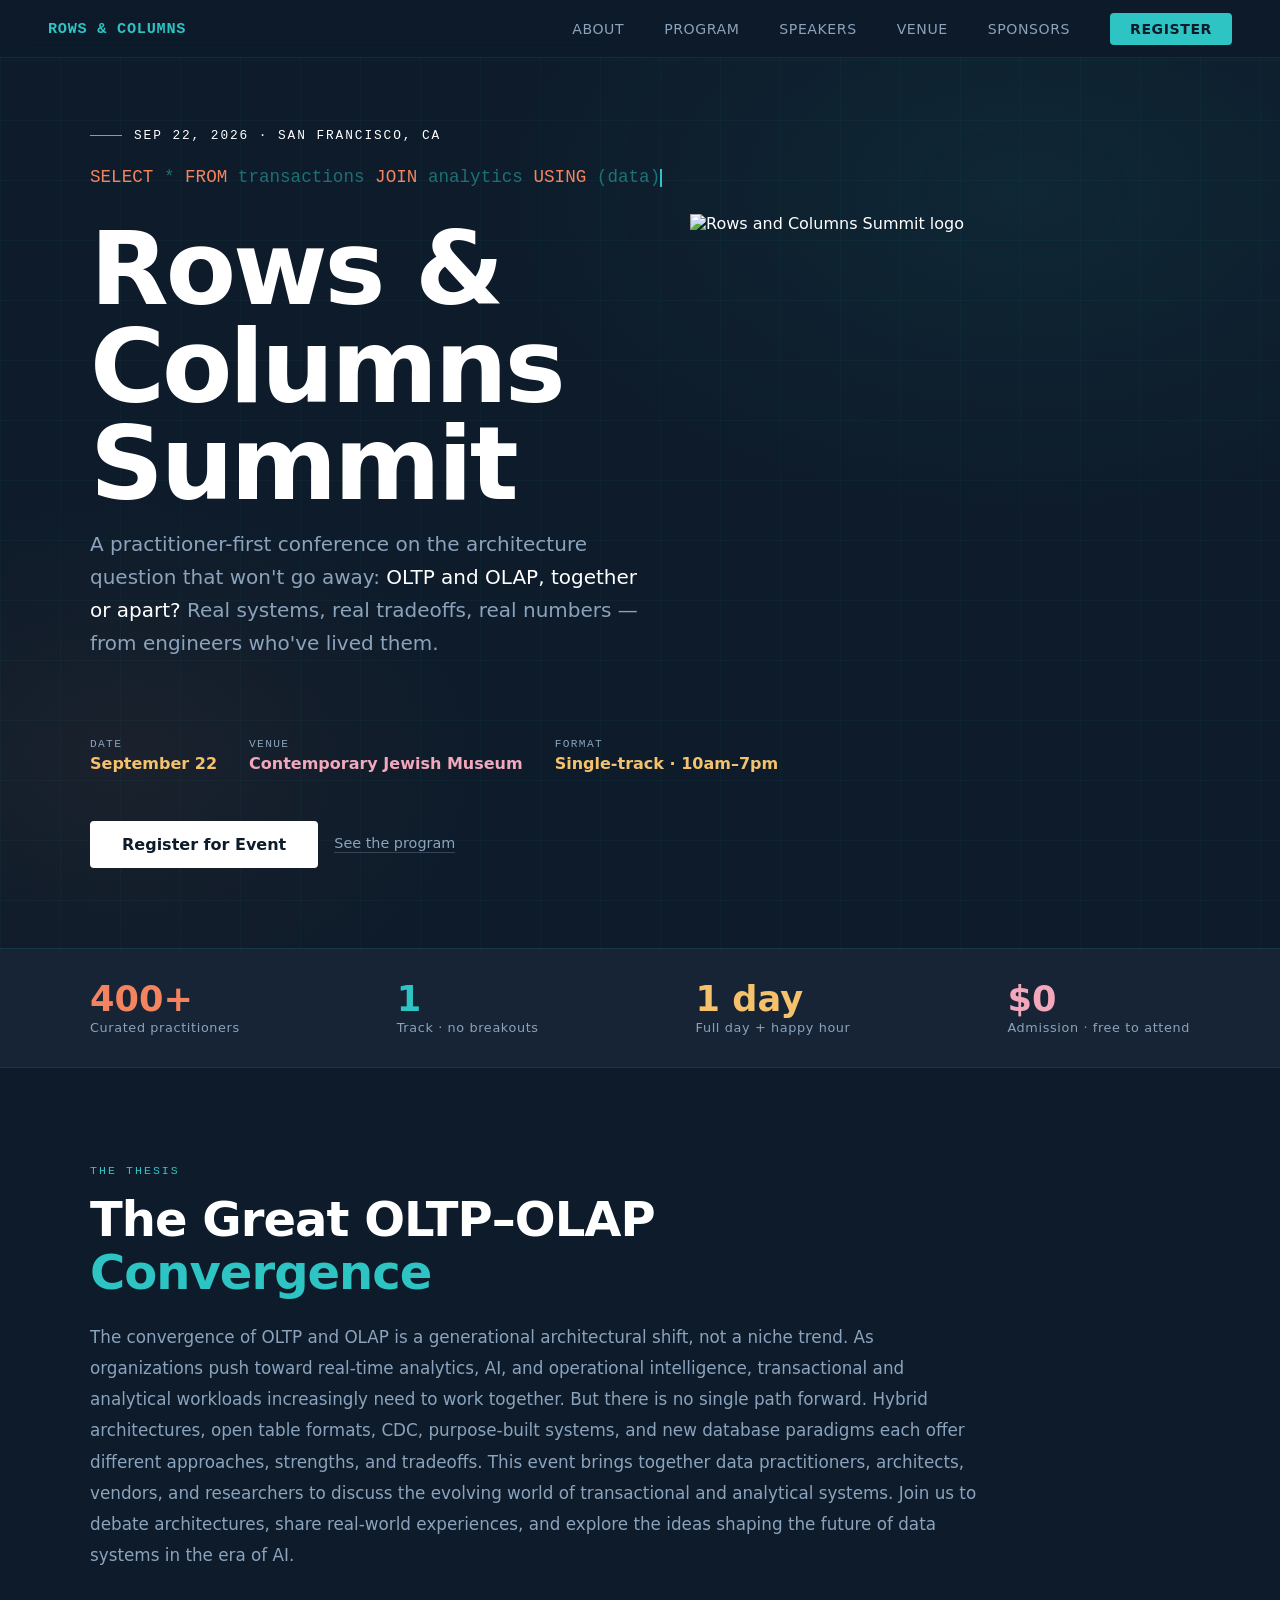
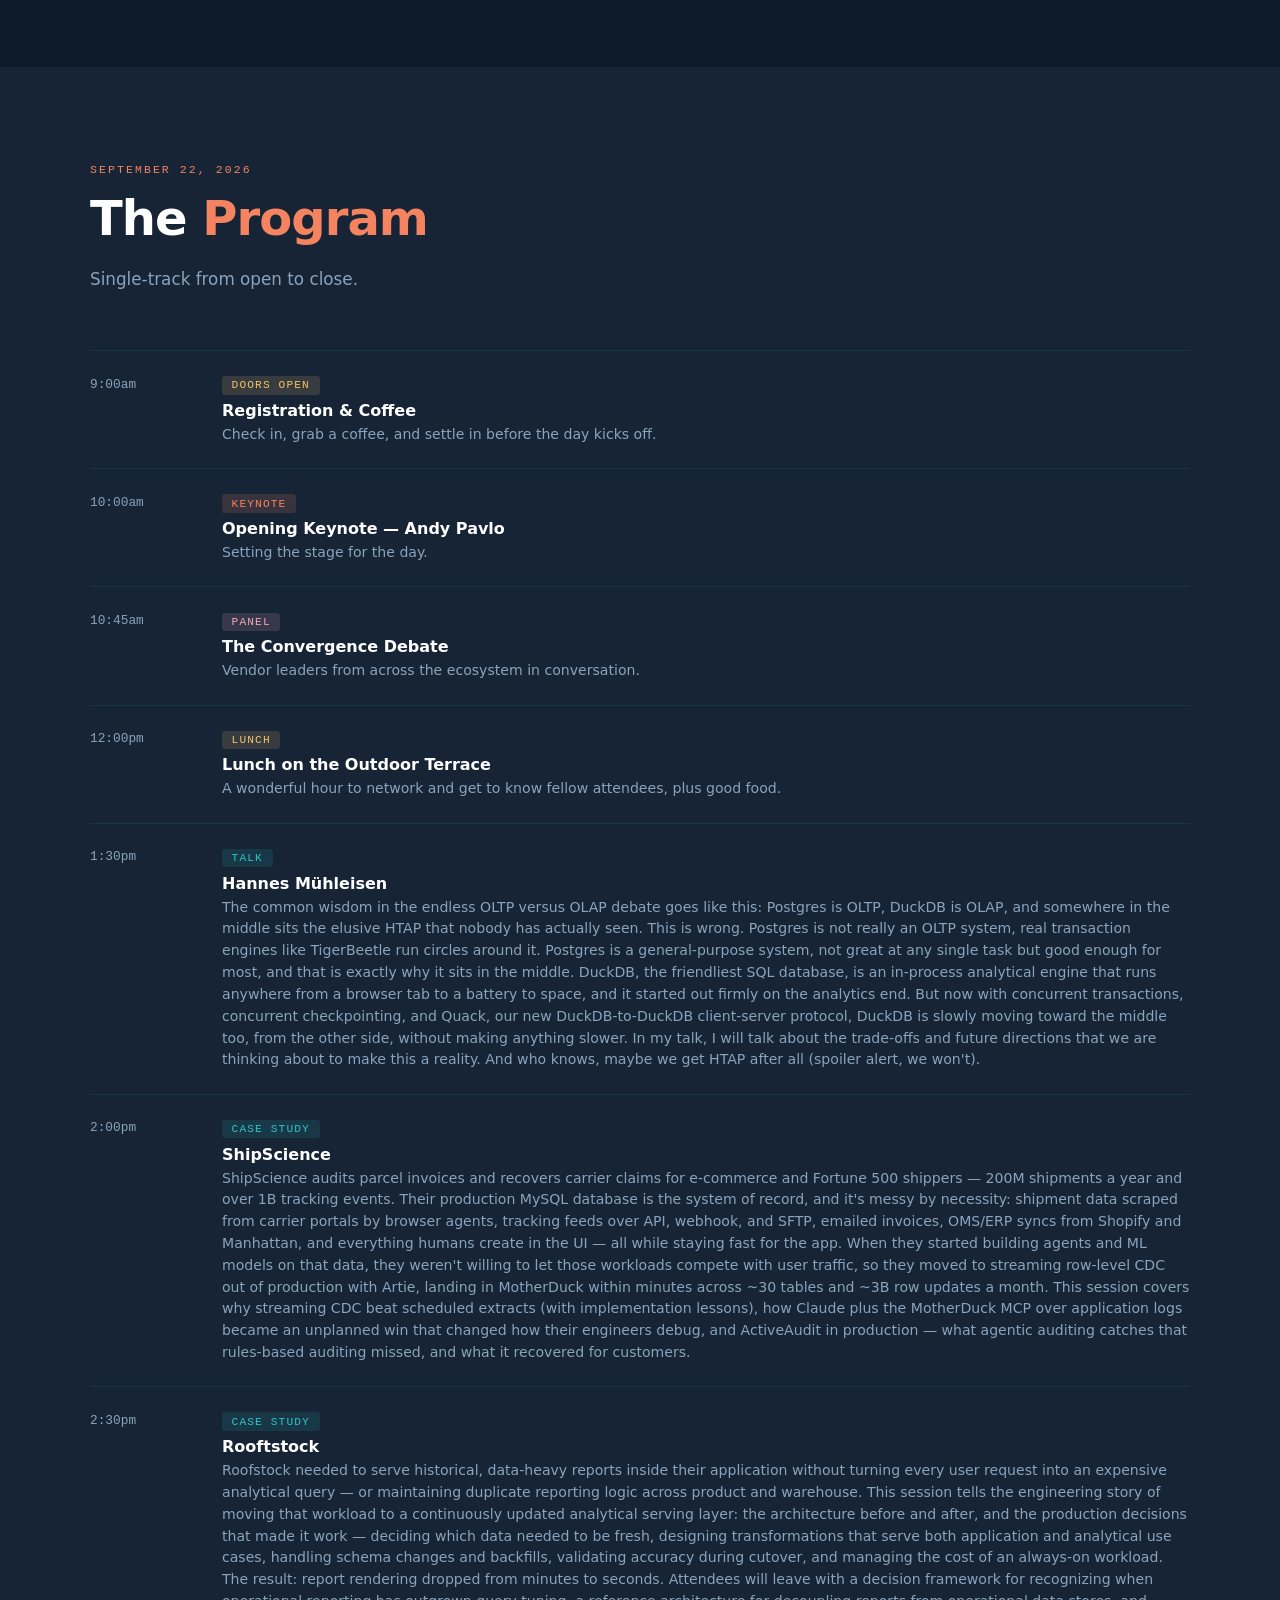
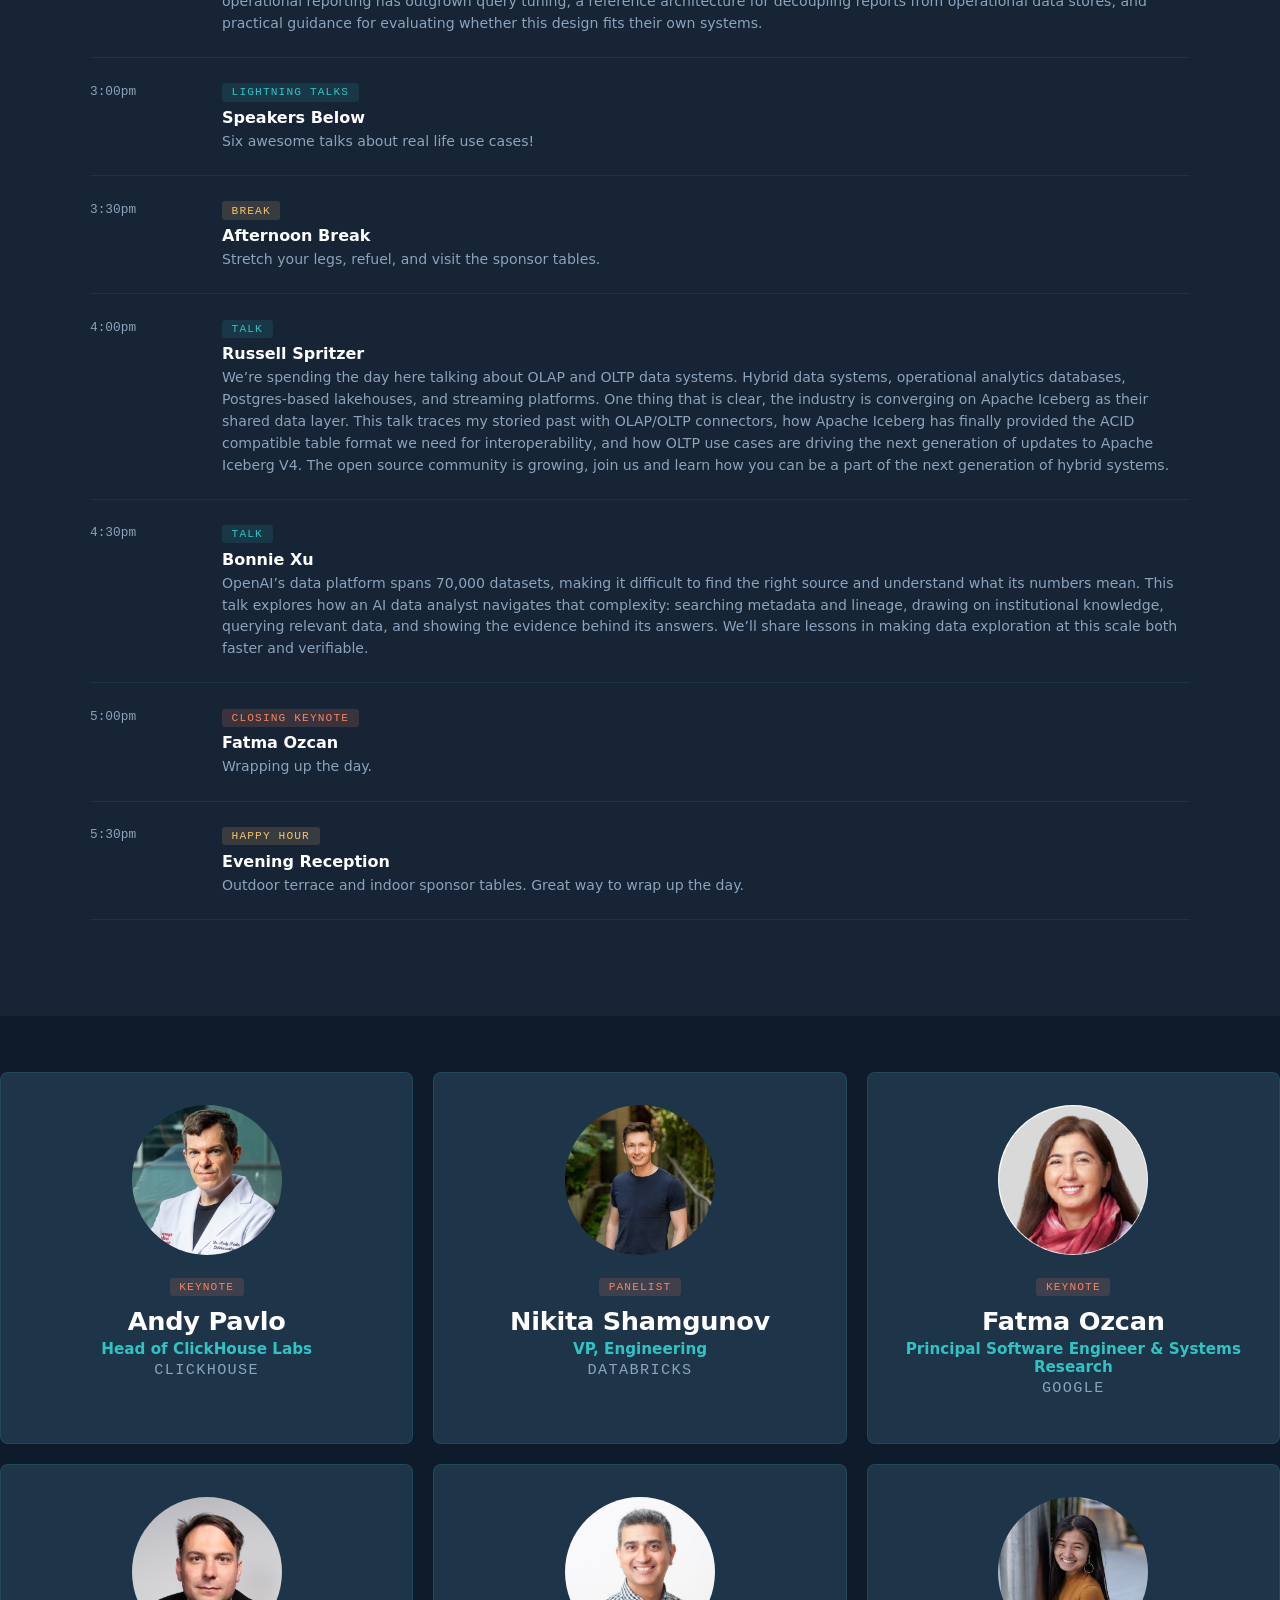
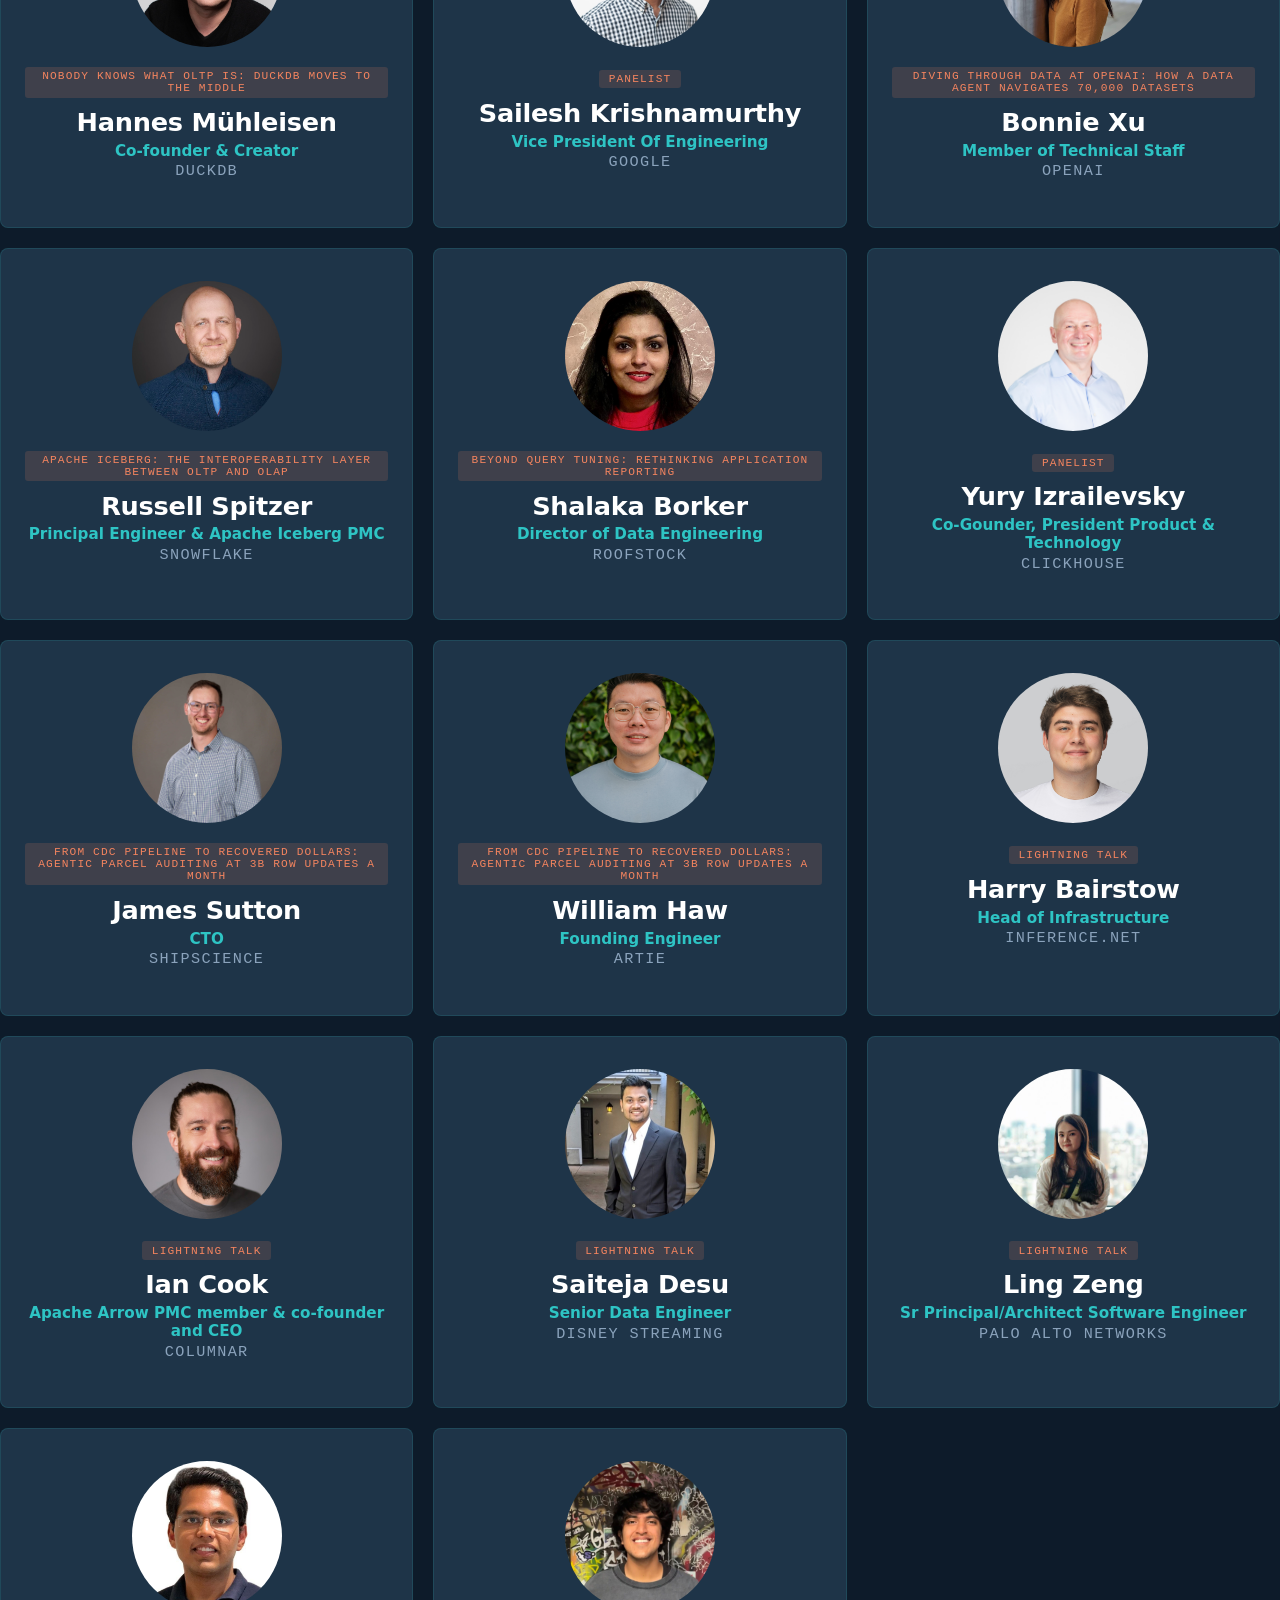
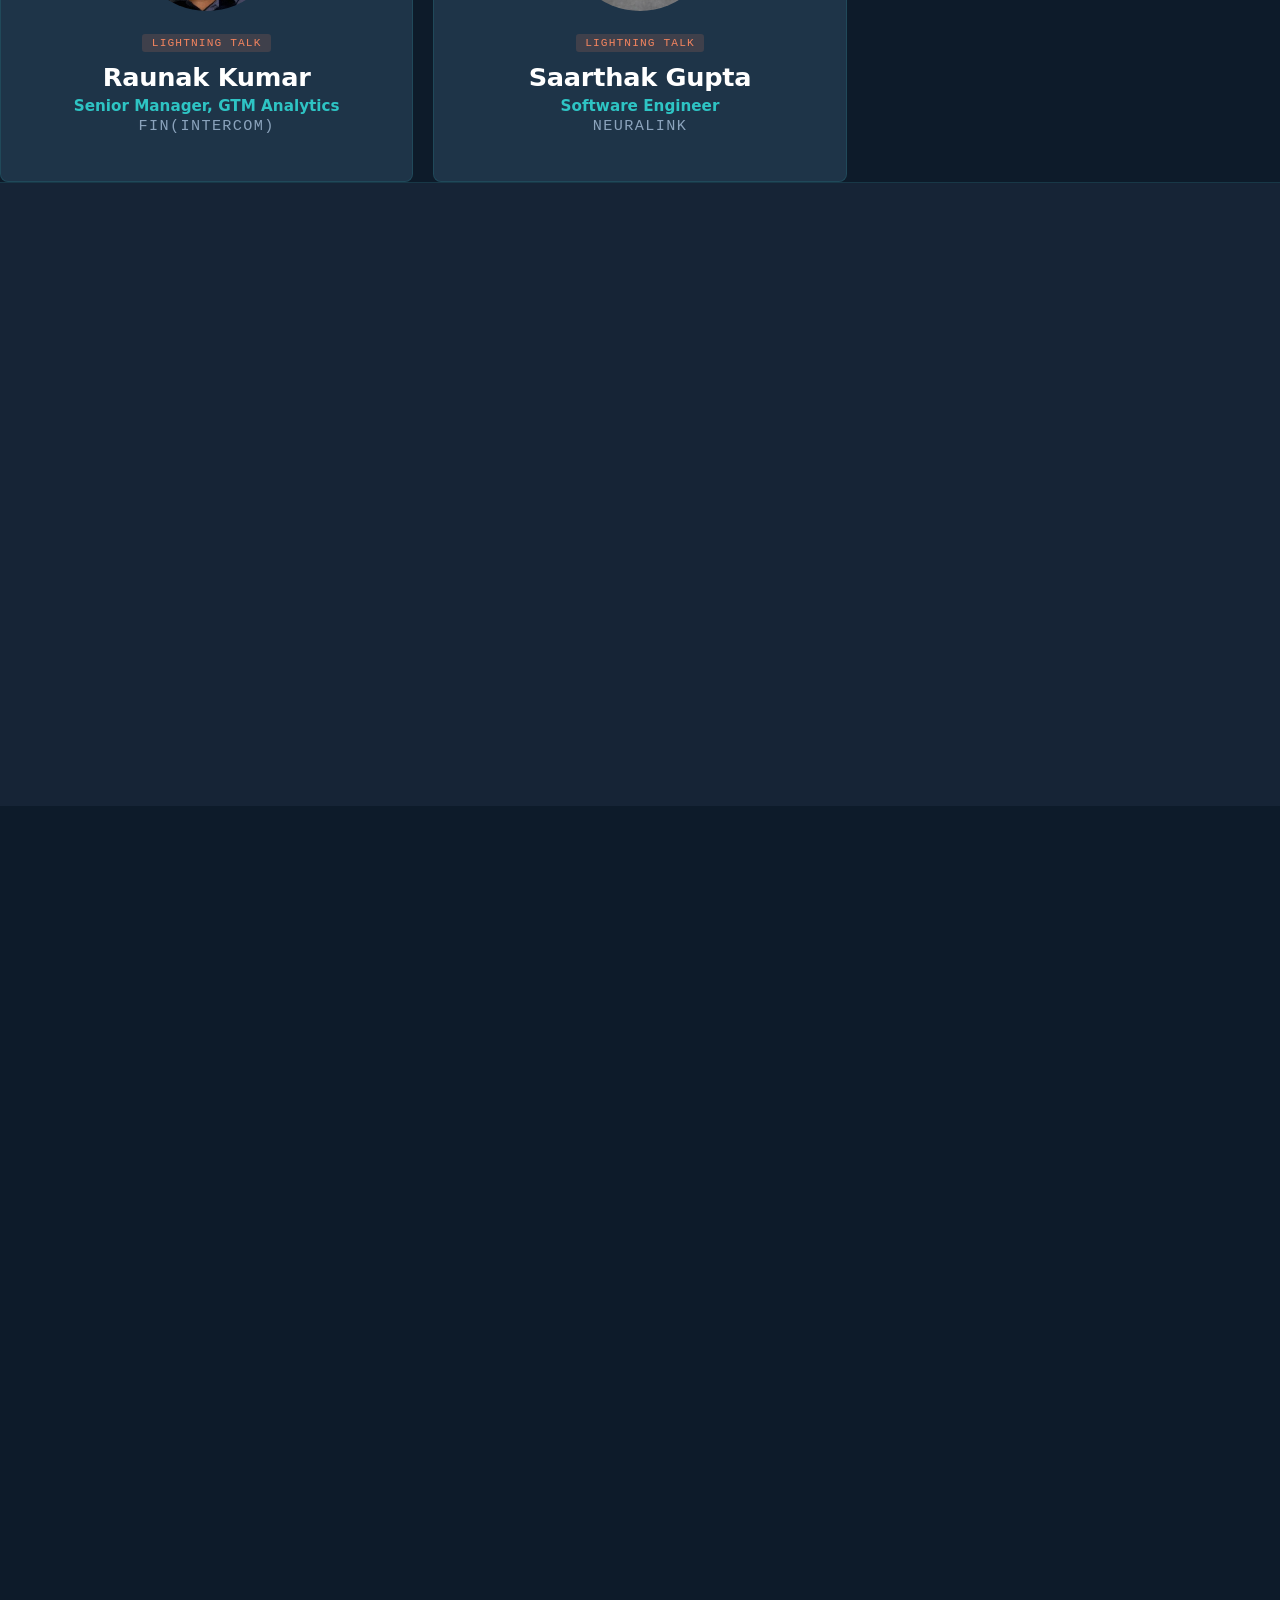
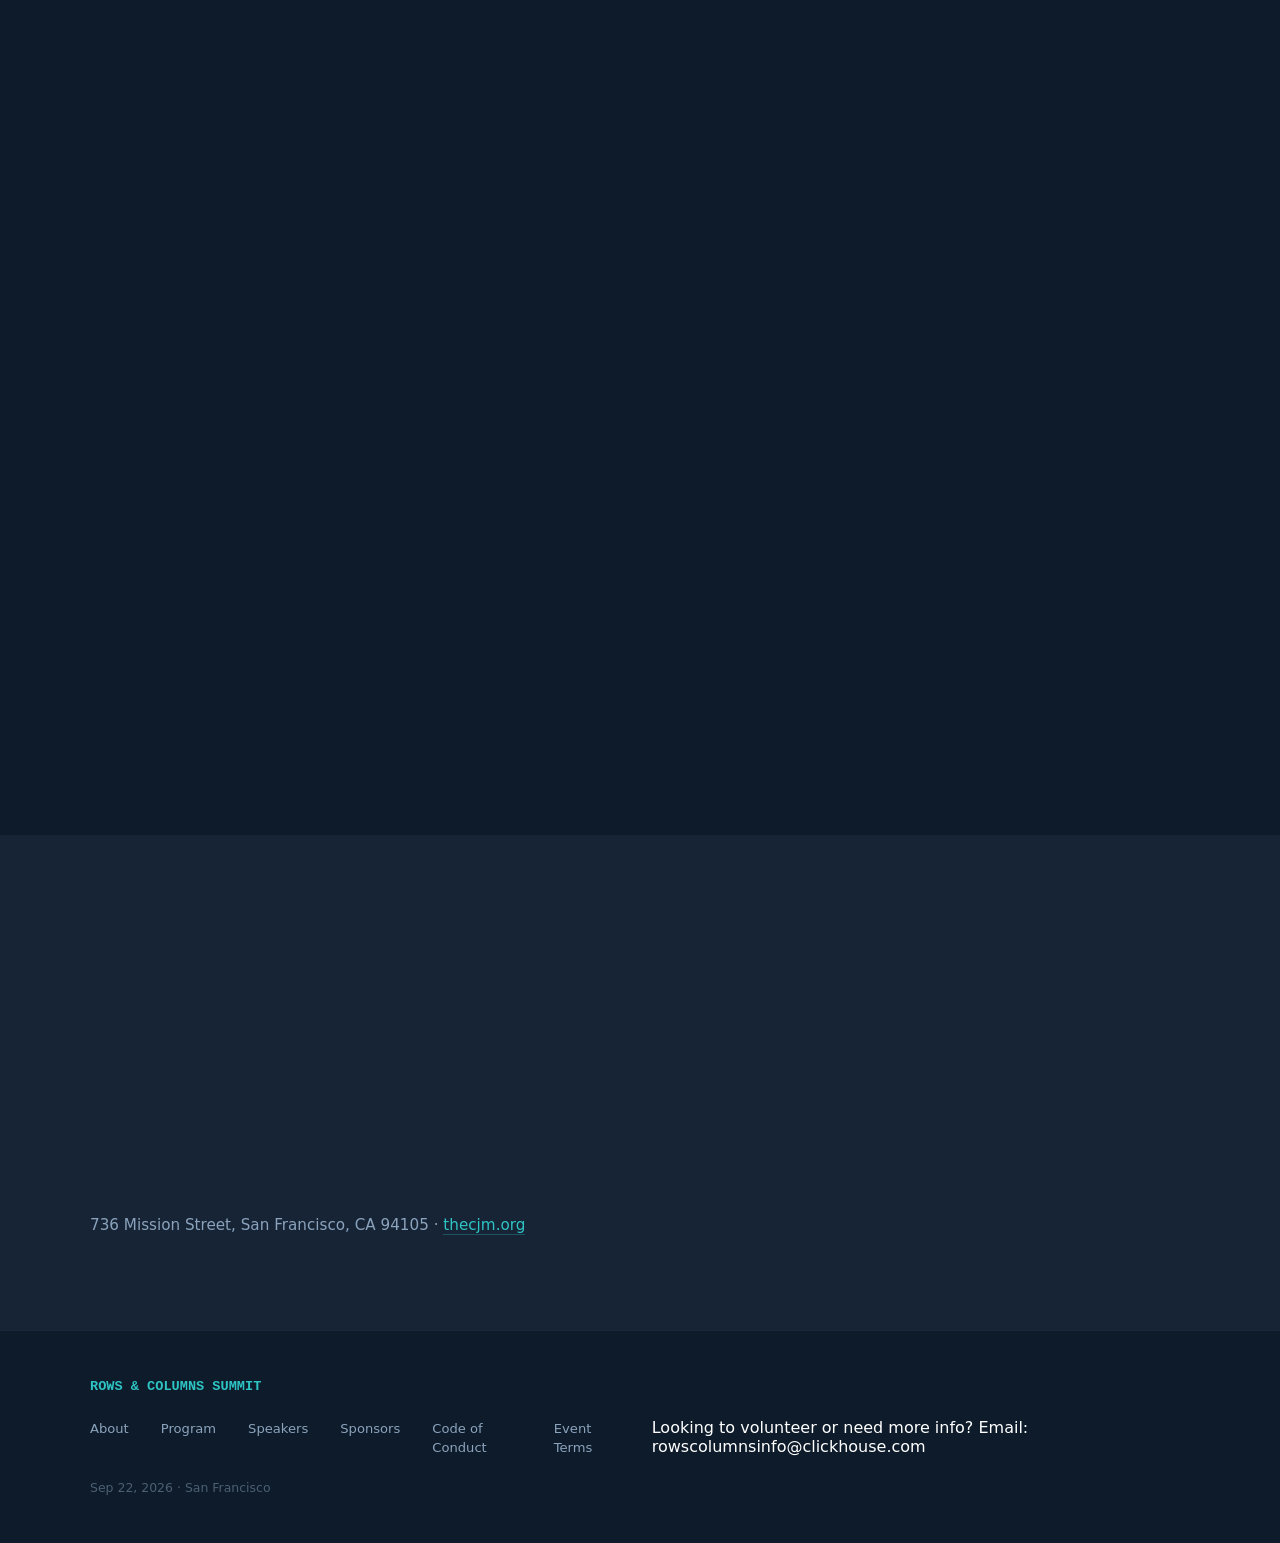
==== commit d9ab2dcf: "yury" ====
--- a/index.html
+++ b/index.html
@@ -314,7 +314,7 @@
         <img src="headshots/yury.jpg" alt="yury" class="speaker-featured-photo">
         <div>
           <span class="program-tag tag-keynote speaker-featured-tag"> Panelist </span>
-          <div class="speaker-featured-name"> Yury </div>
+          <div class="speaker-featured-name"> Yury Izrailevsky </div>
           <div class="speaker-featured-role"> Co-Gounder, President Product & Technology </div>
           <div class="speaker-featured-company">ClickHouse</div>
         </div>
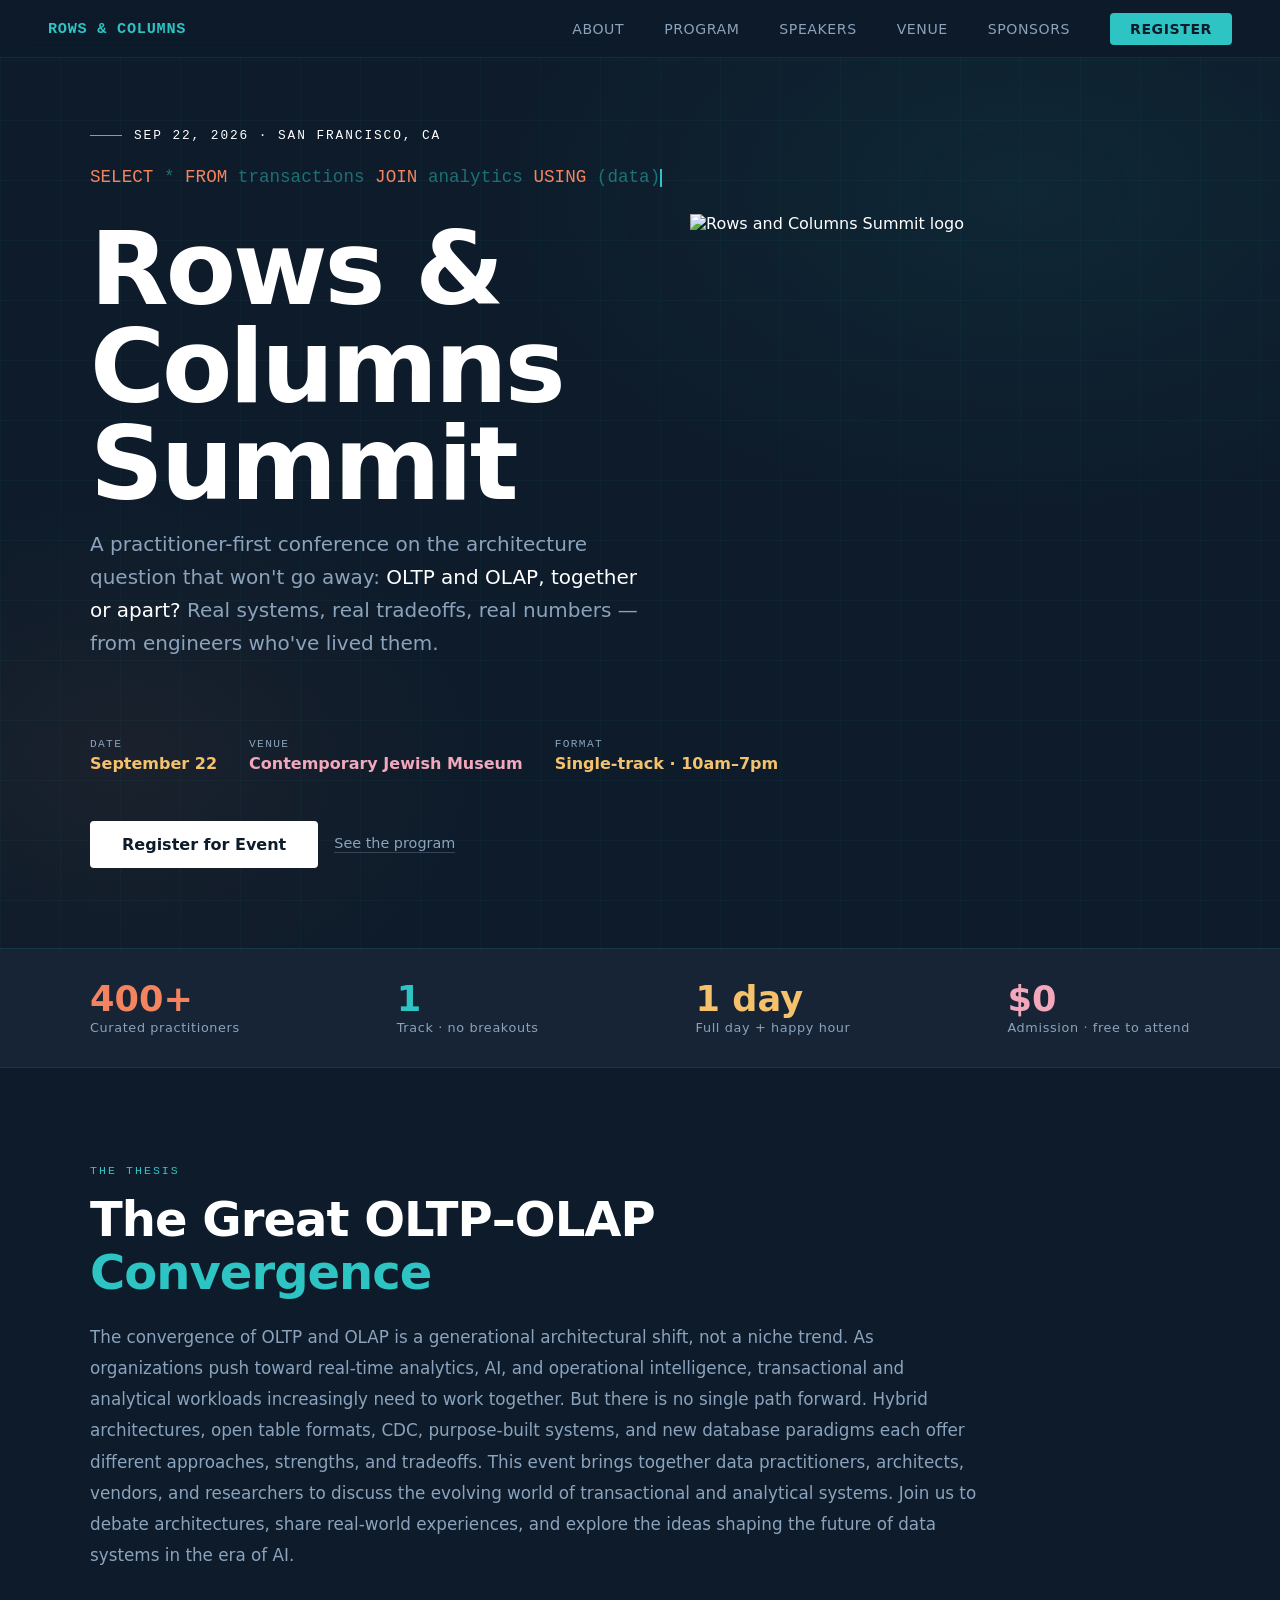
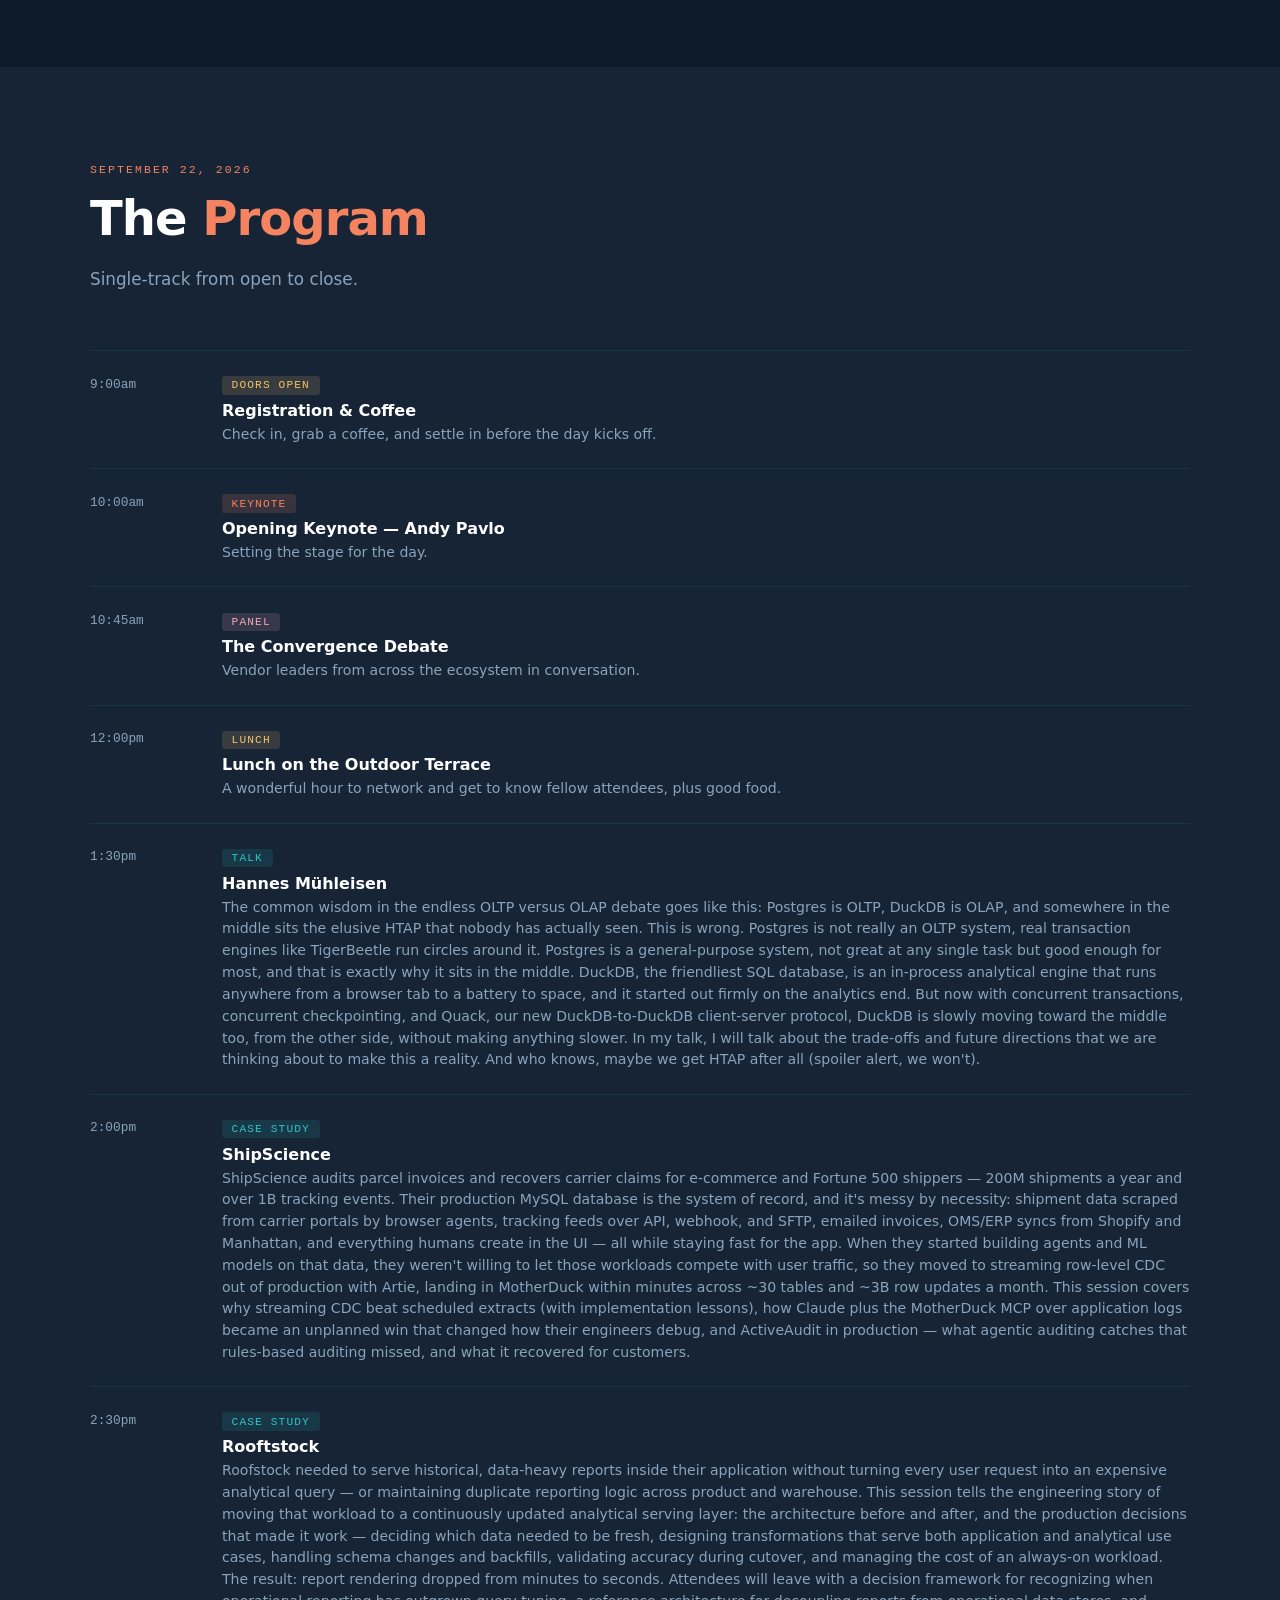
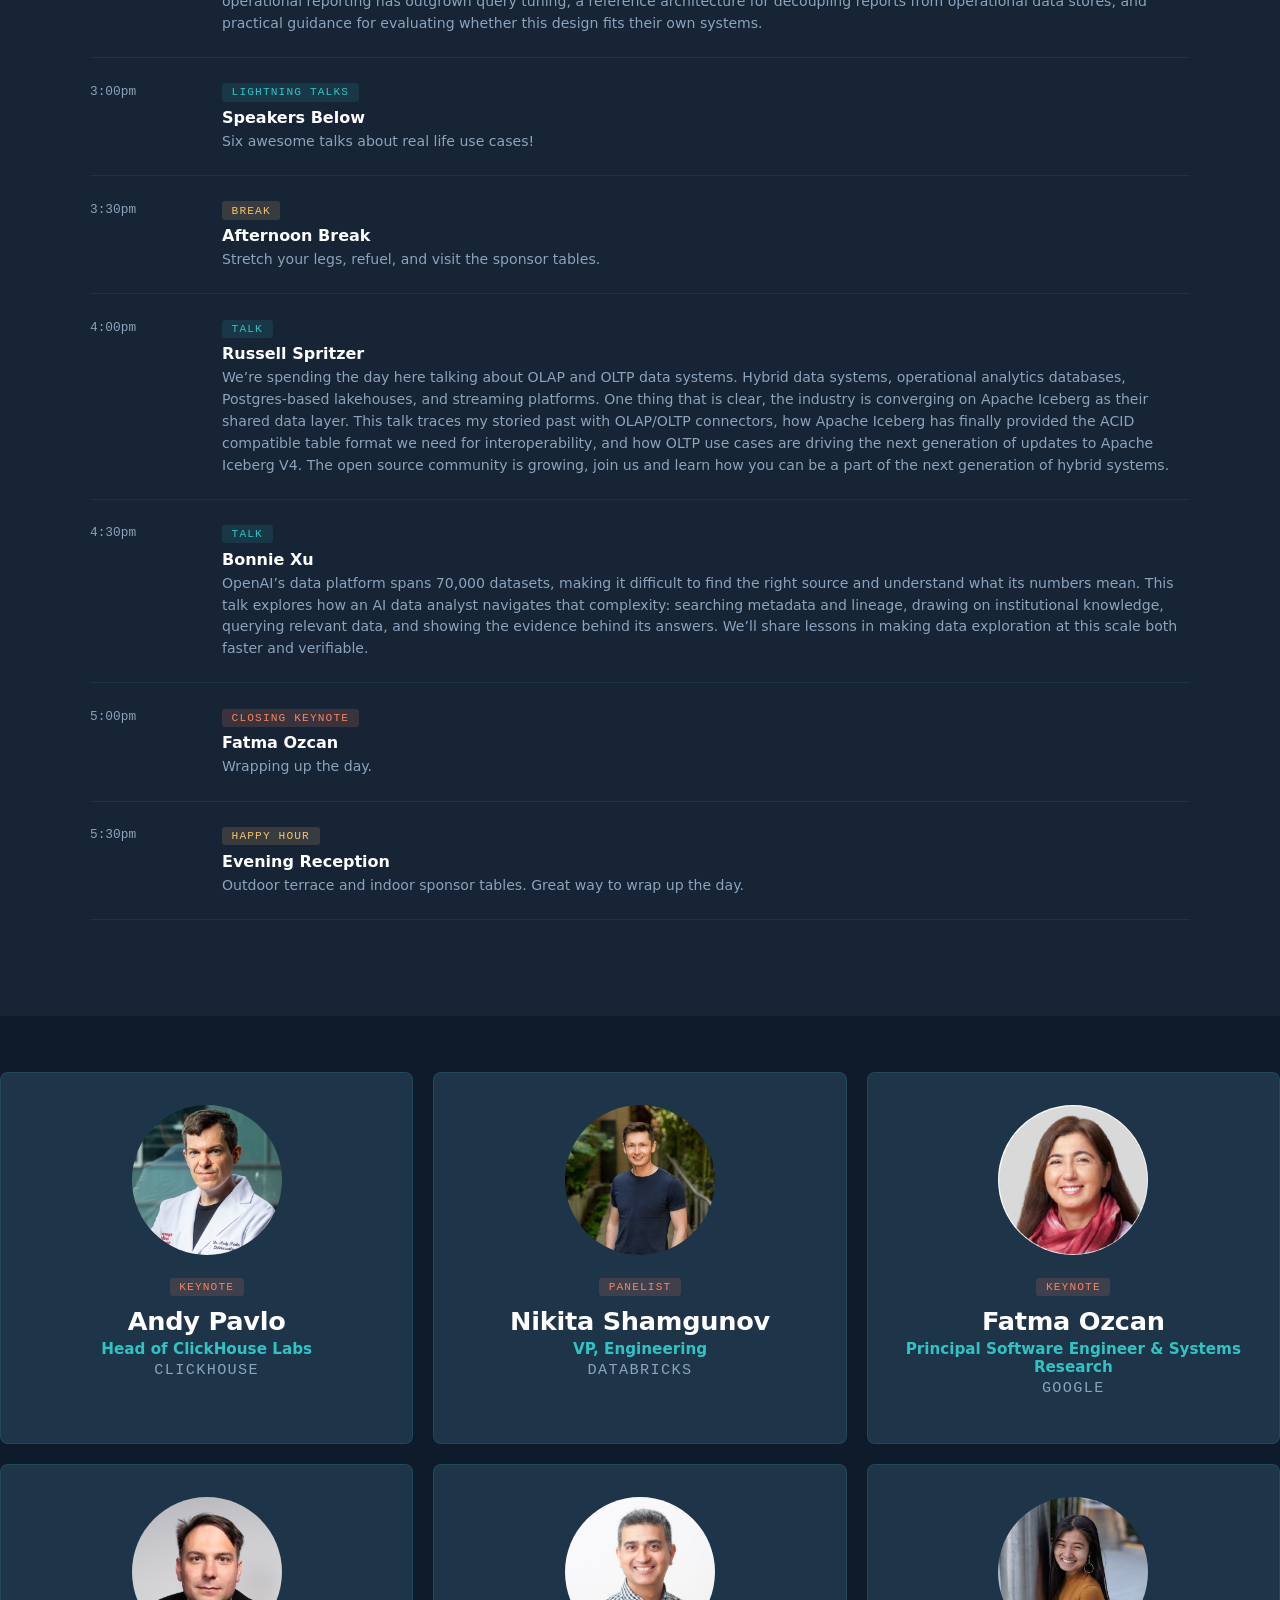
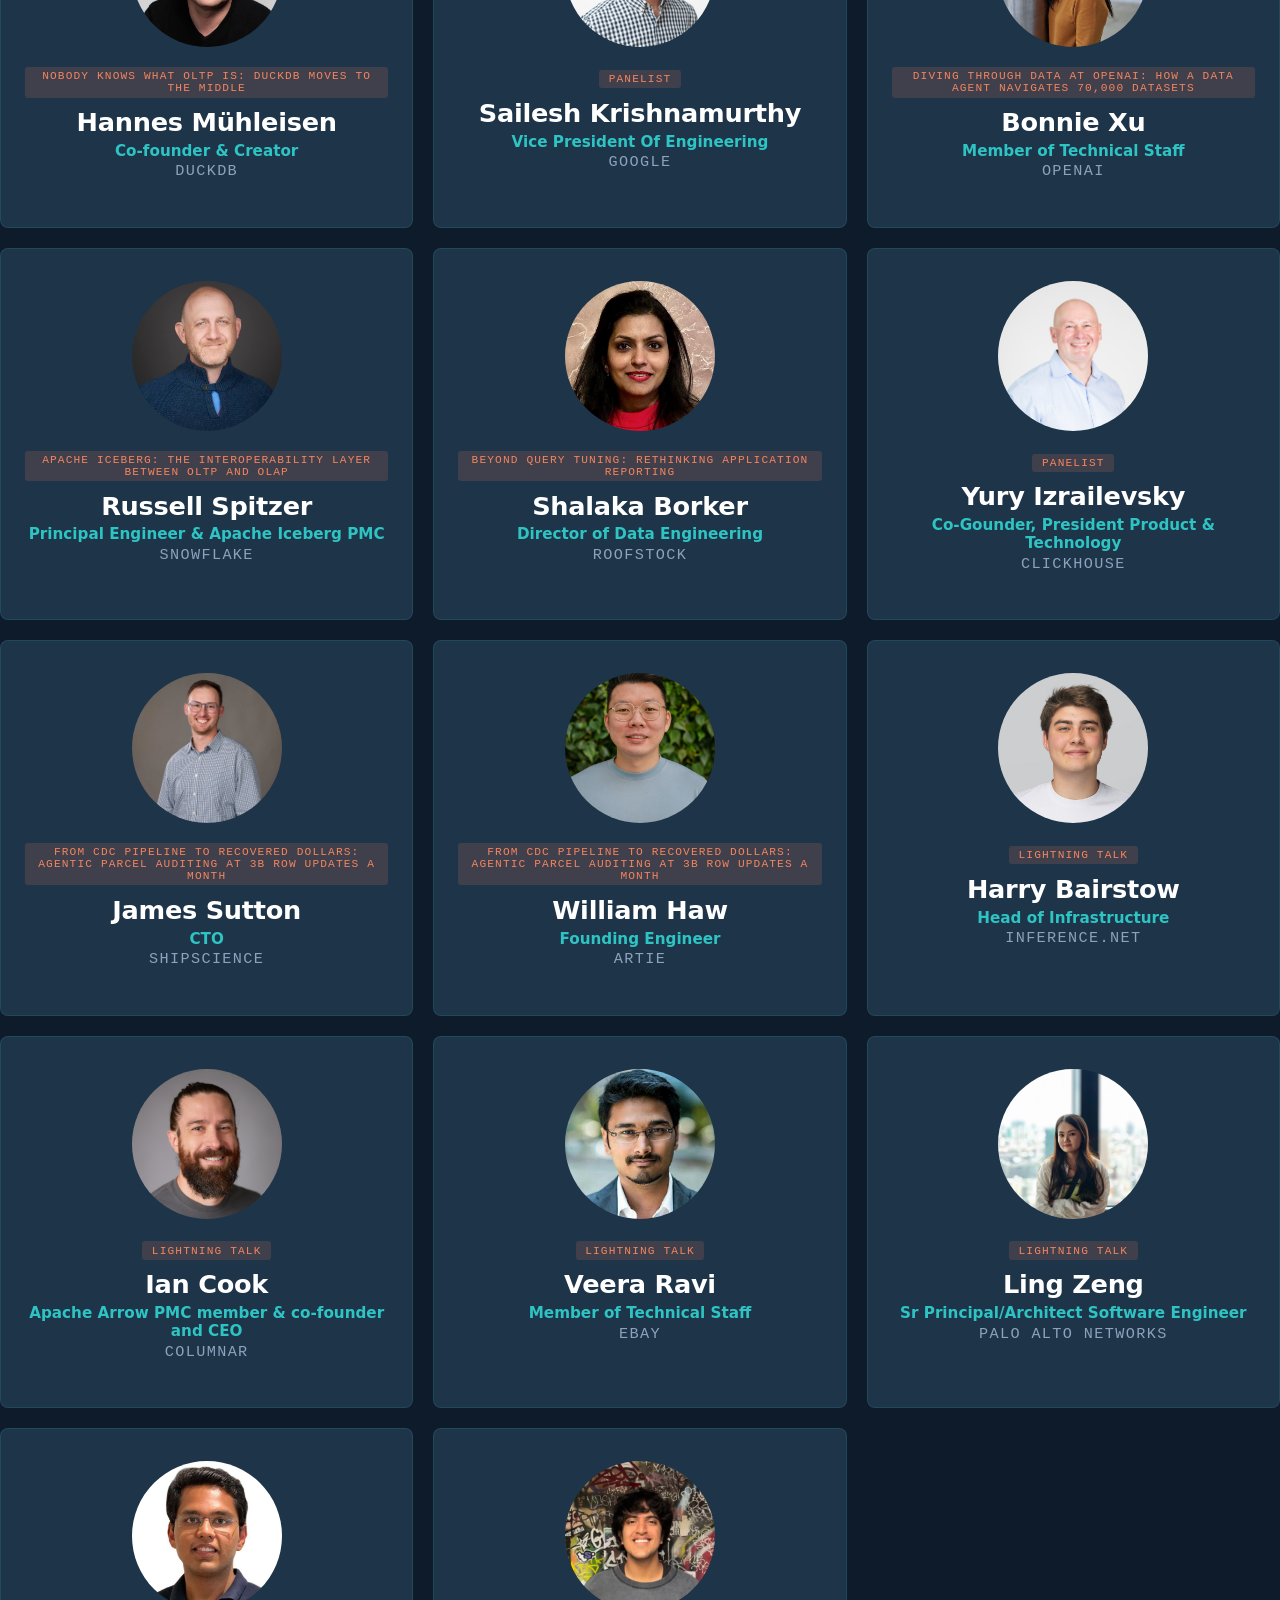
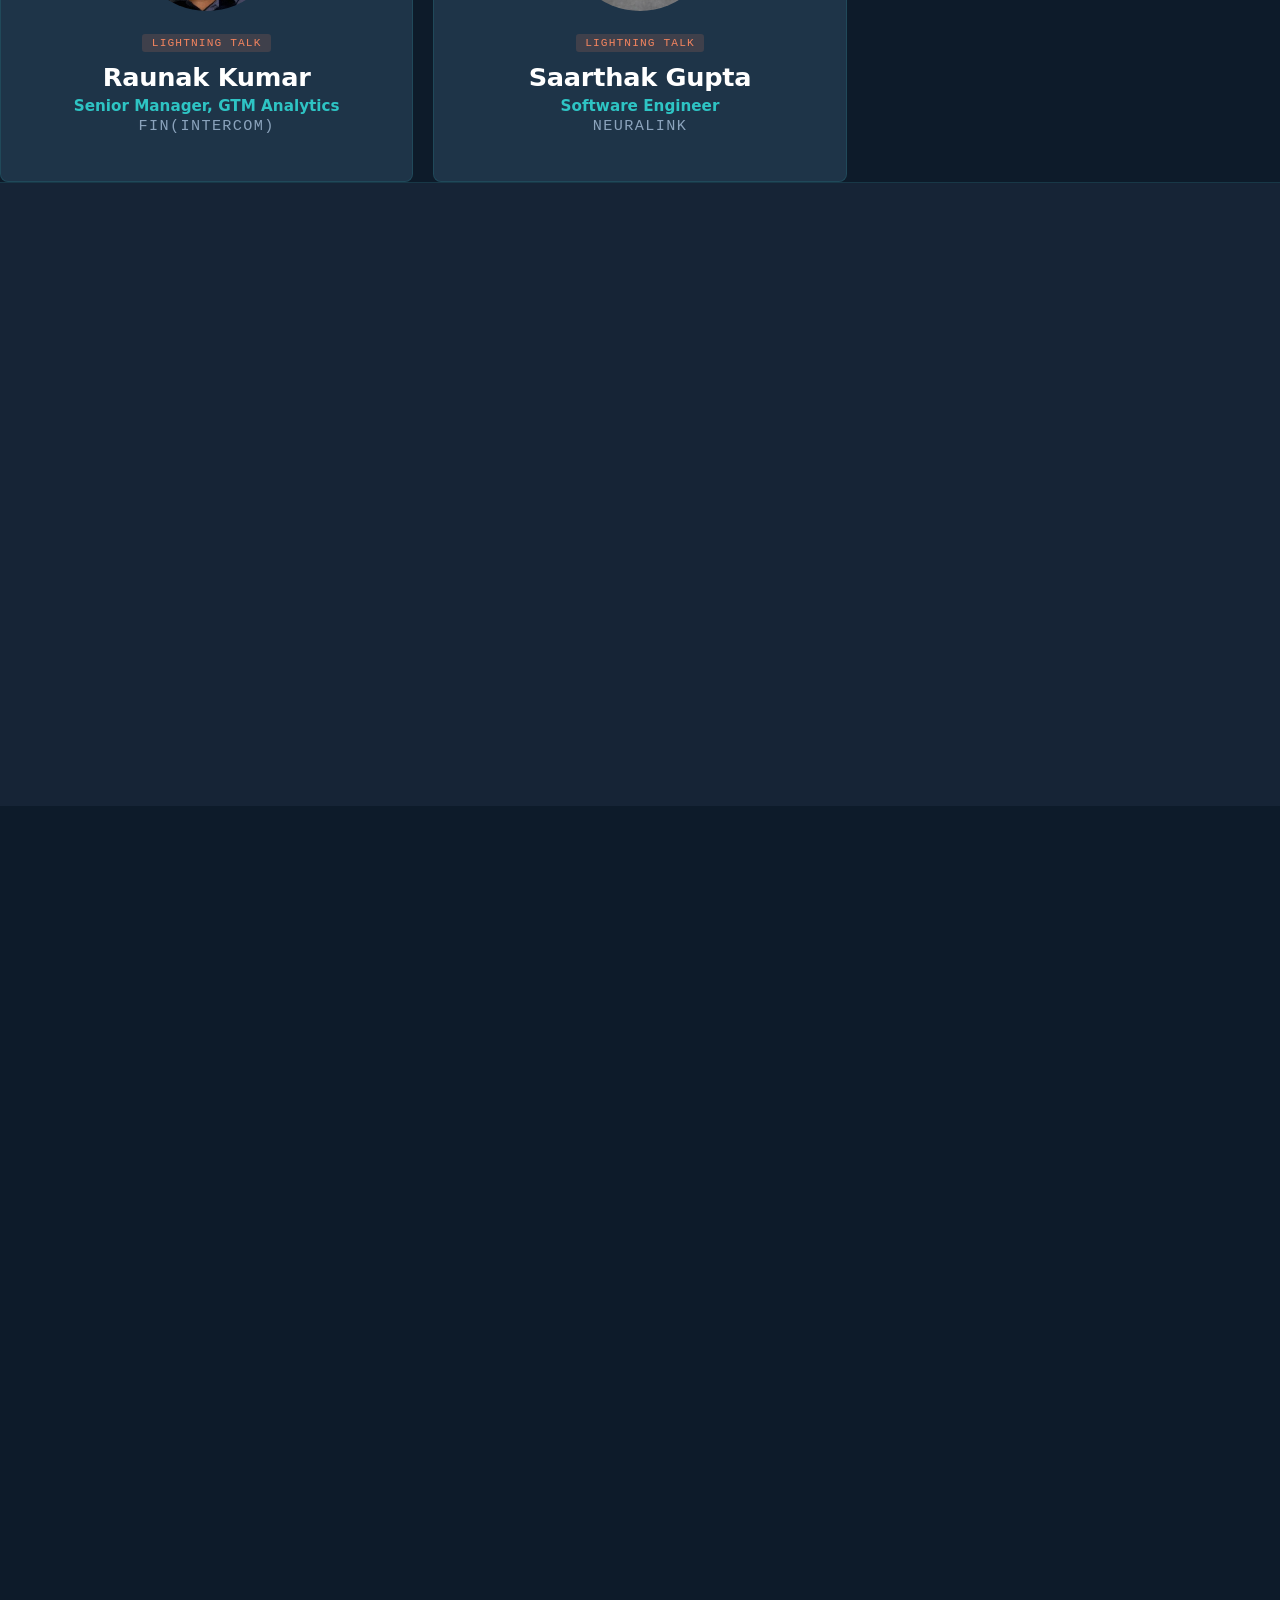
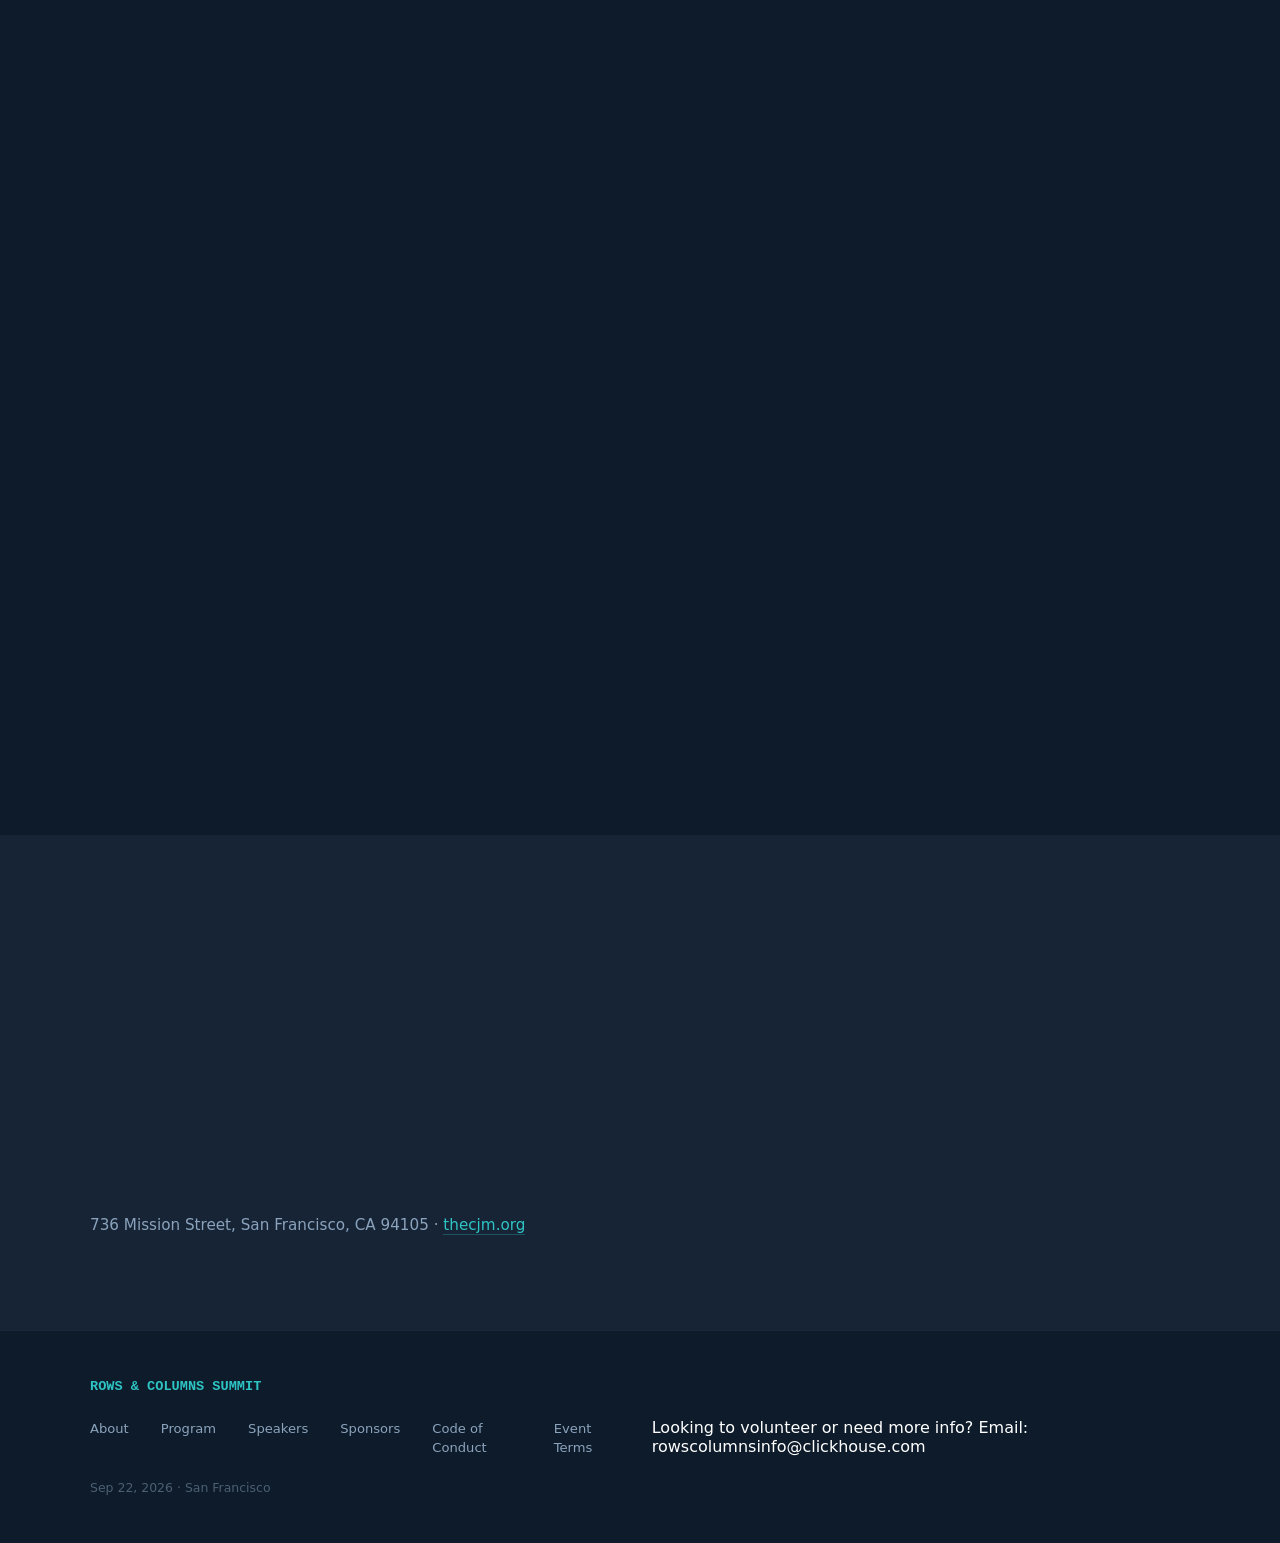
==== commit 0855f0c7: "speaker change!" ====
--- a/index.html
+++ b/index.html
@@ -358,12 +358,12 @@
         </div>
       </div>
       <div class="speaker-featured-card">
-        <img src="headshots/saiteja.jpeg" alt="saiteja" class="speaker-featured-photo">
+        <img src="headshots/veera.jpeg" alt="saiteja" class="speaker-featured-photo">
         <div>
           <span class="program-tag tag-keynote speaker-featured-tag"> Lightning Talk </span>
-          <div class="speaker-featured-name"> Saiteja Desu  </div>
-          <div class="speaker-featured-role"> Senior Data Engineer</div>
-          <div class="speaker-featured-company"> Disney Streaming </div>
+          <div class="speaker-featured-name"> Veera Ravi </div>
+          <div class="speaker-featured-role"> Member of Technical Staff </div>
+          <div class="speaker-featured-company"> Ebay </div>
         </div>
       </div>
       <div class="speaker-featured-card">
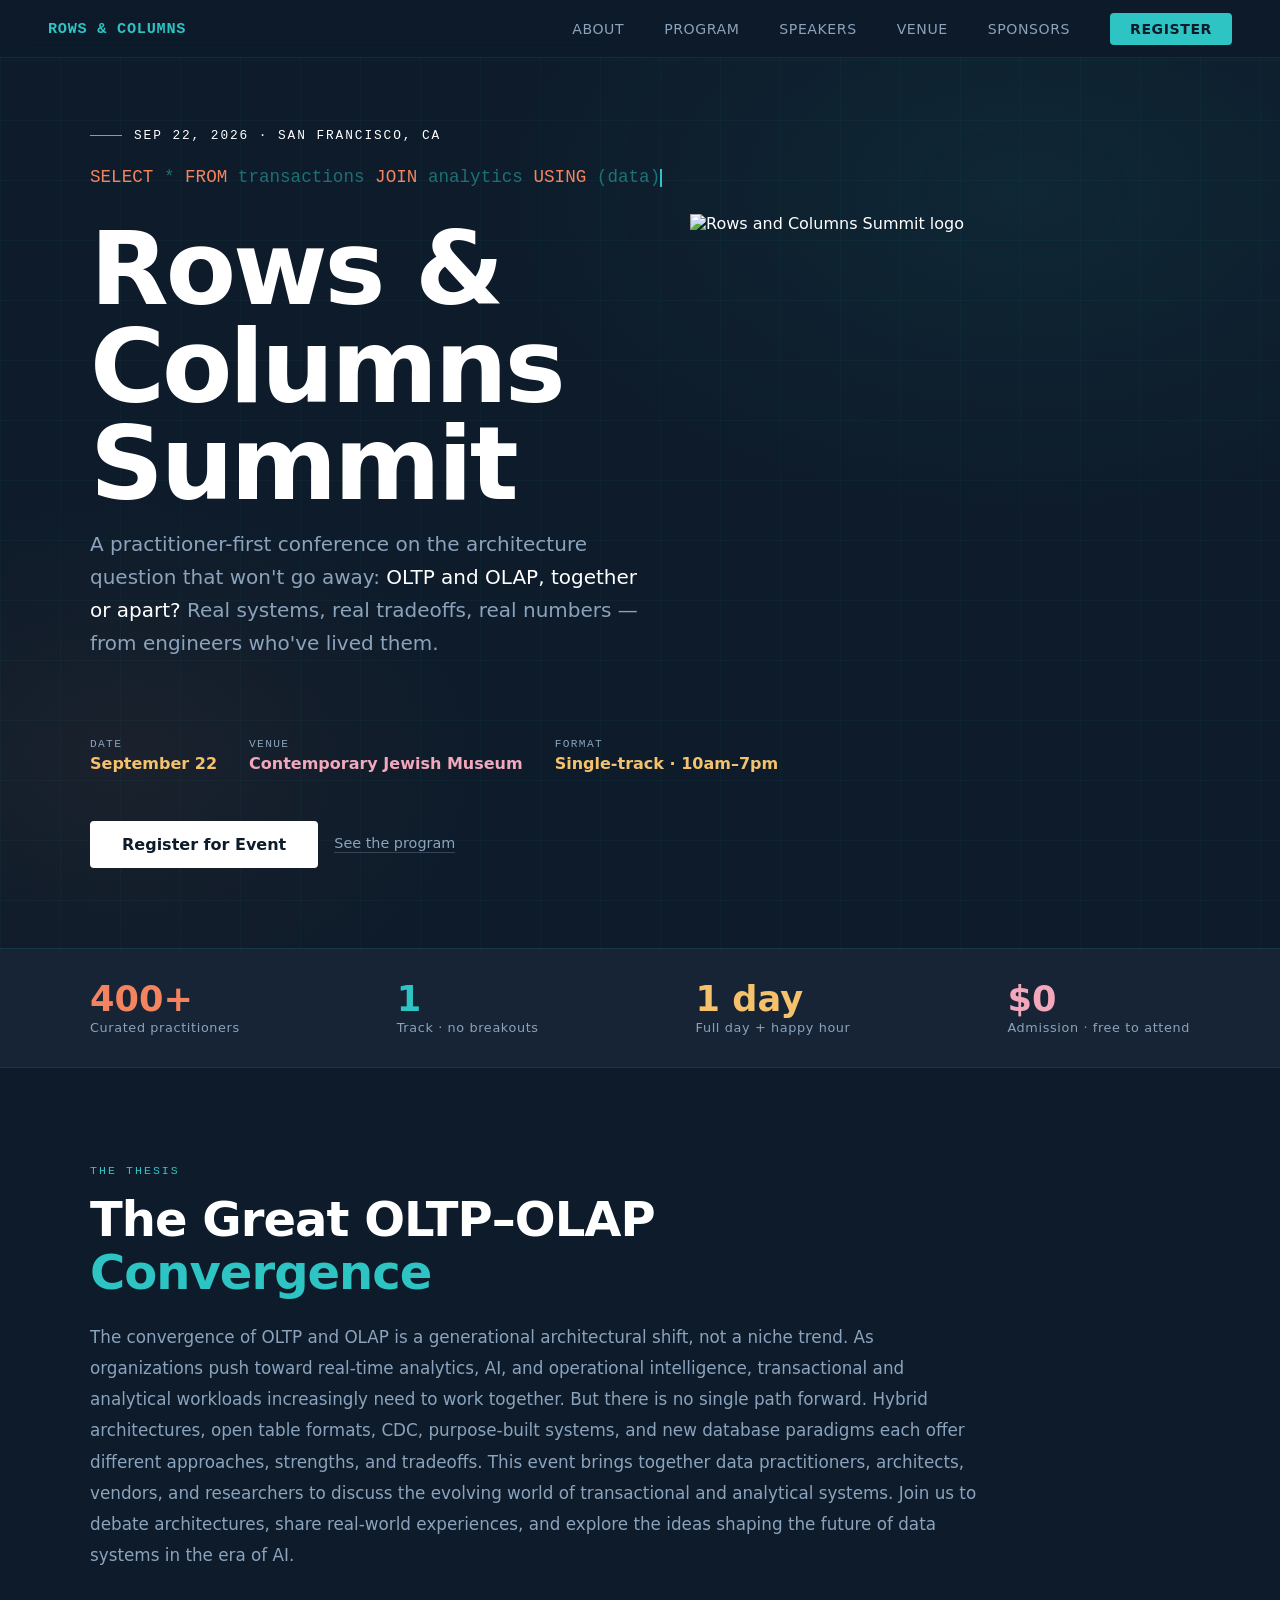
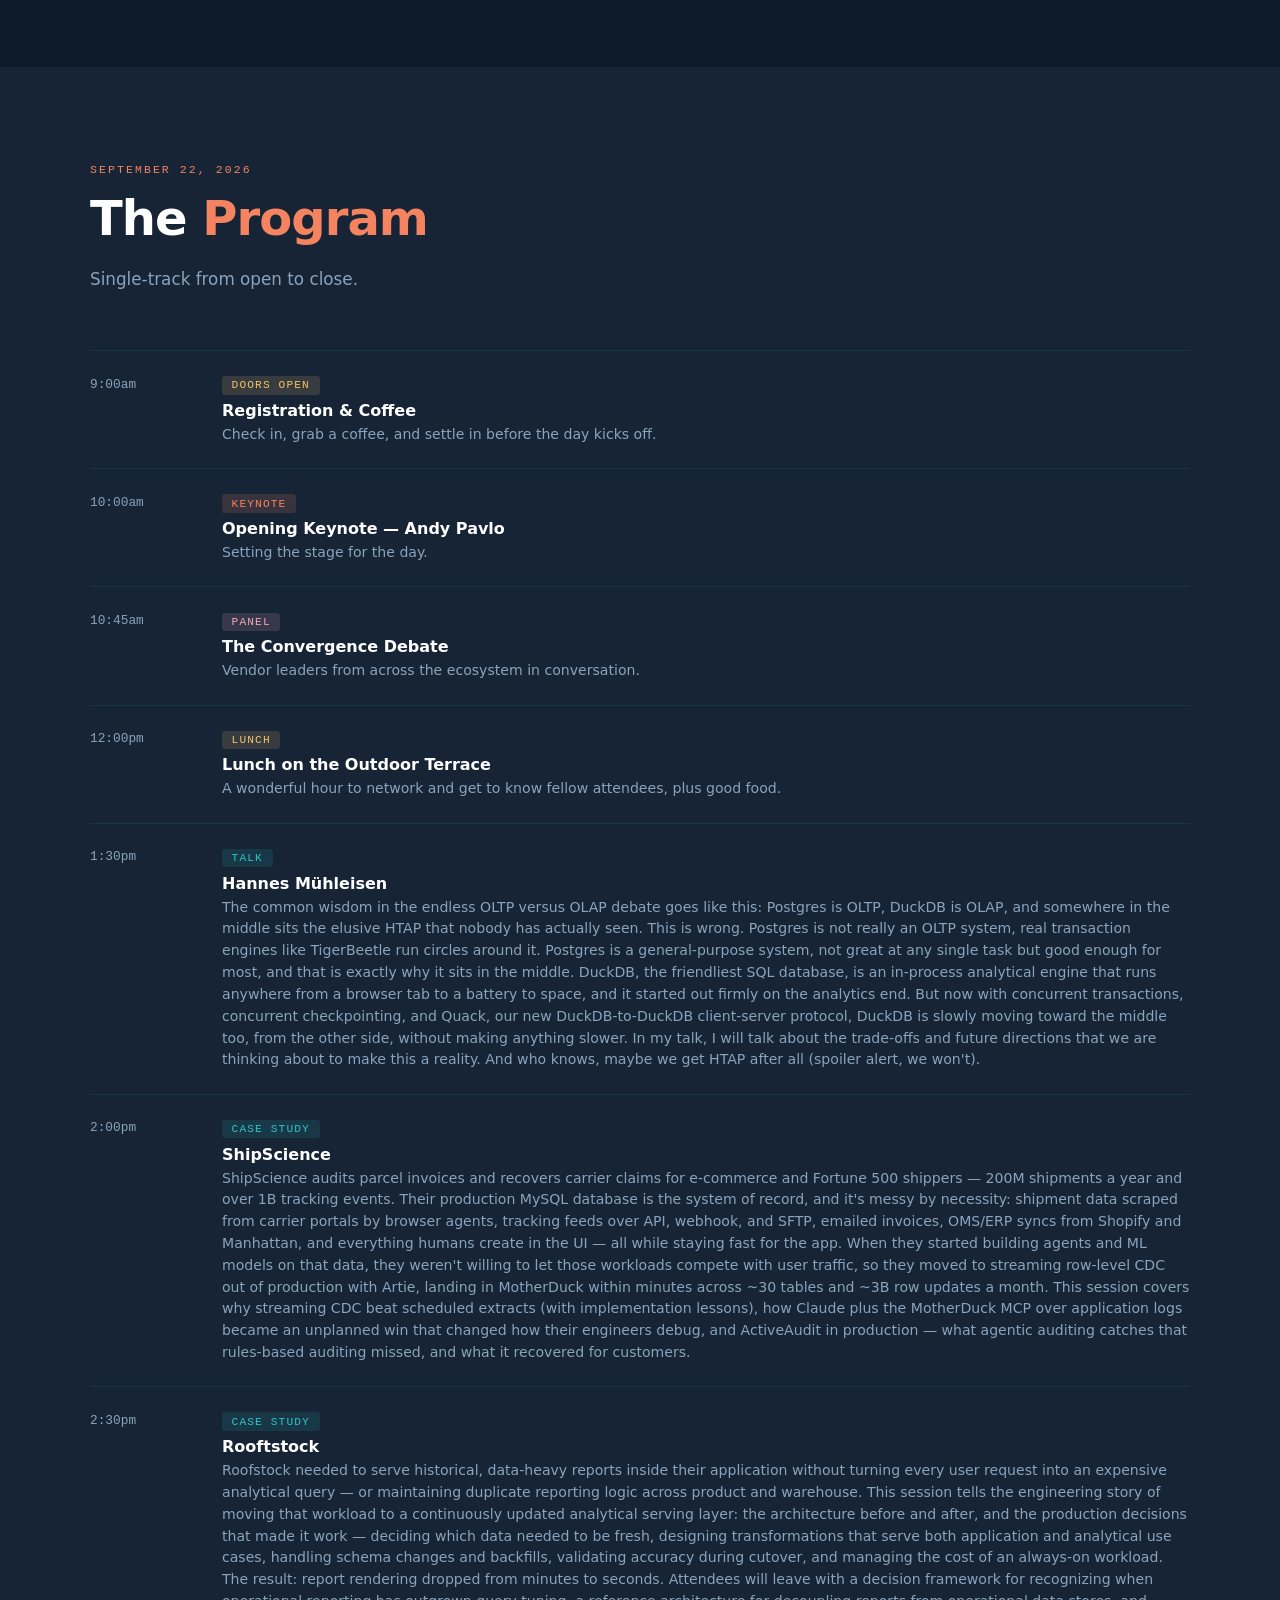
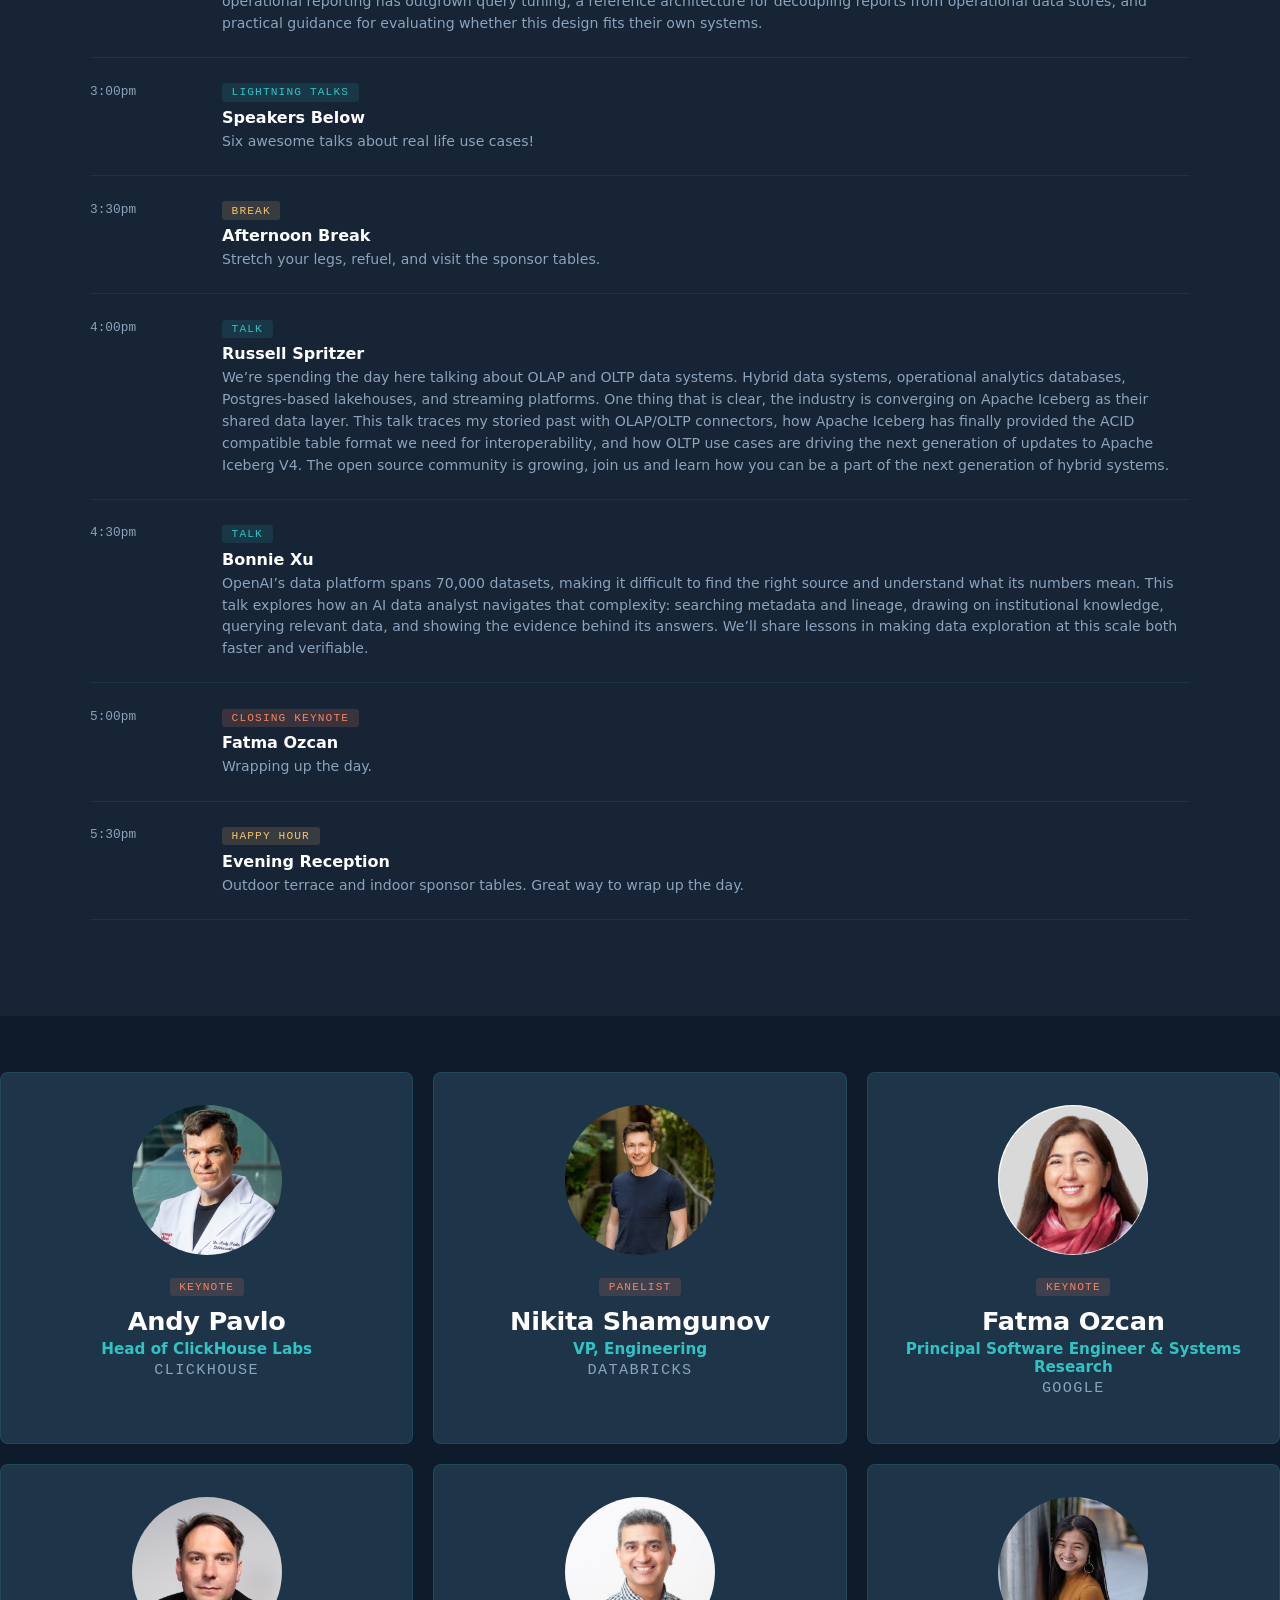
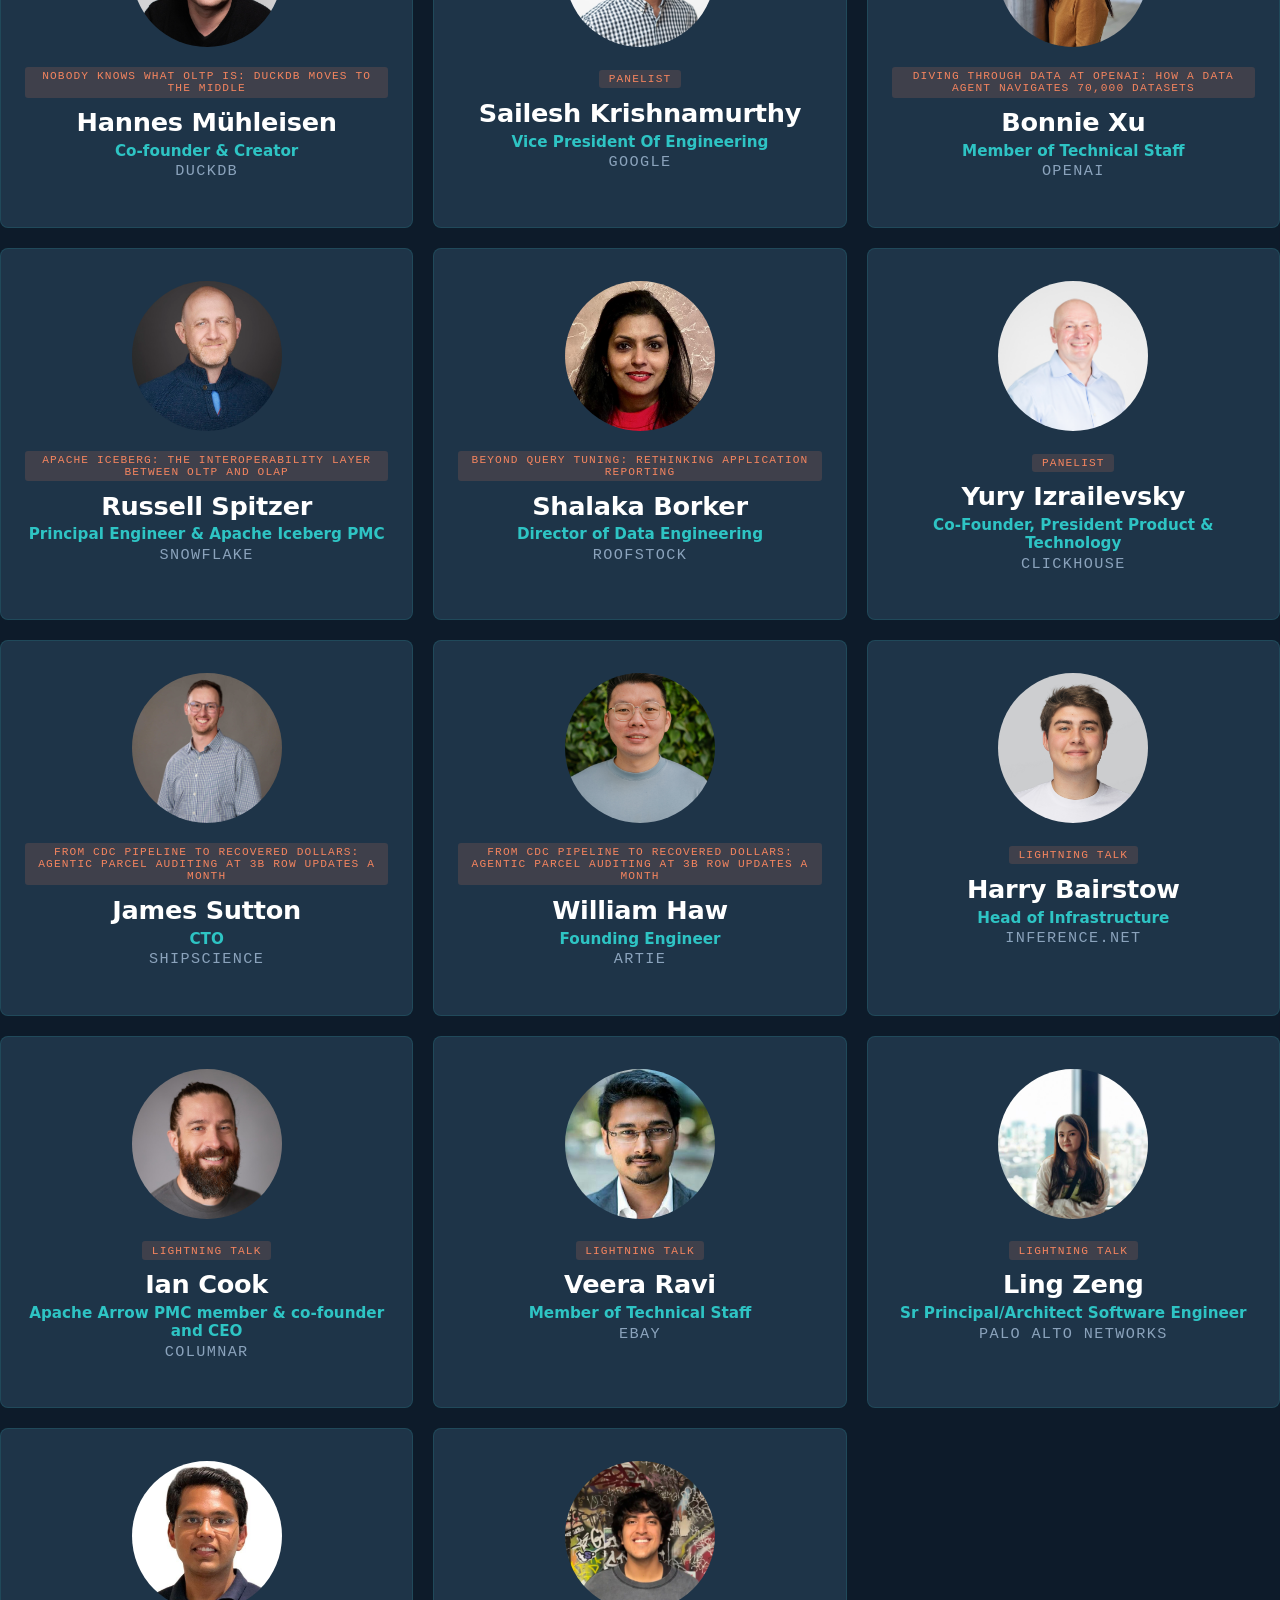
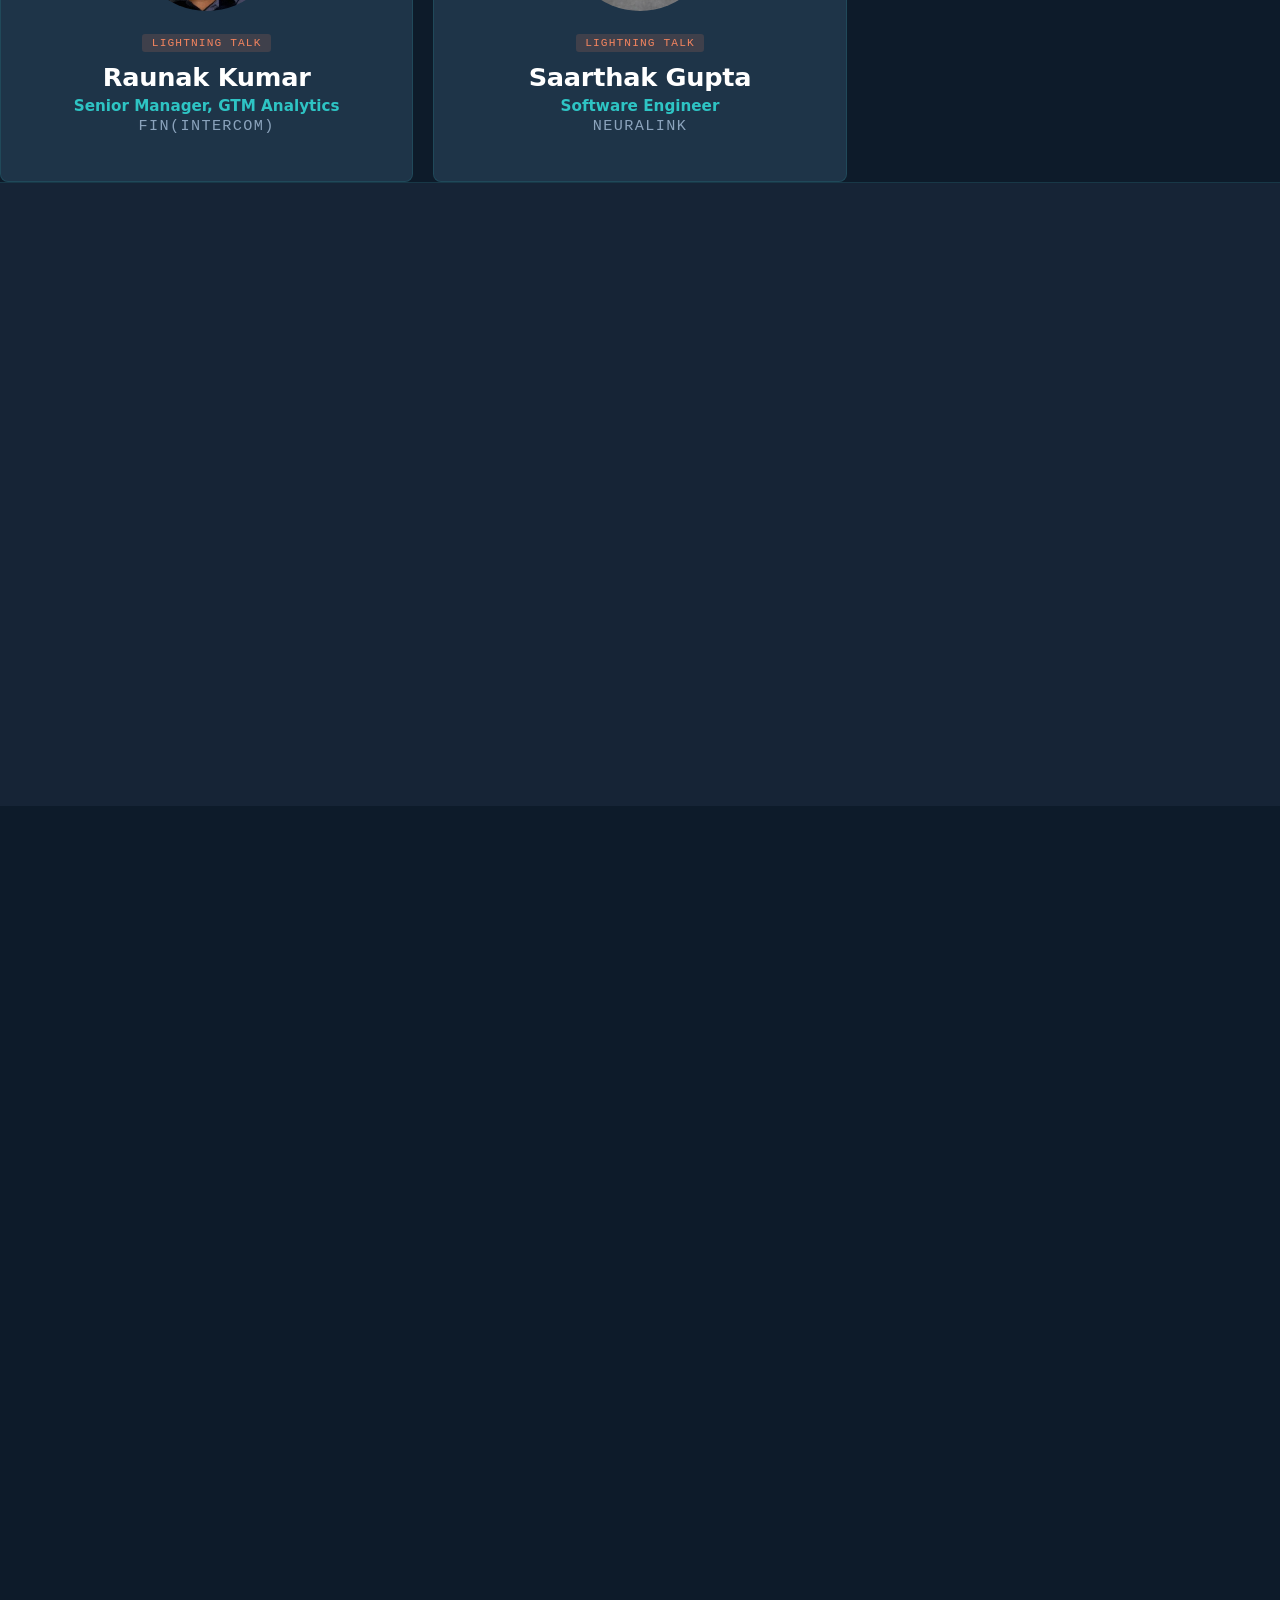
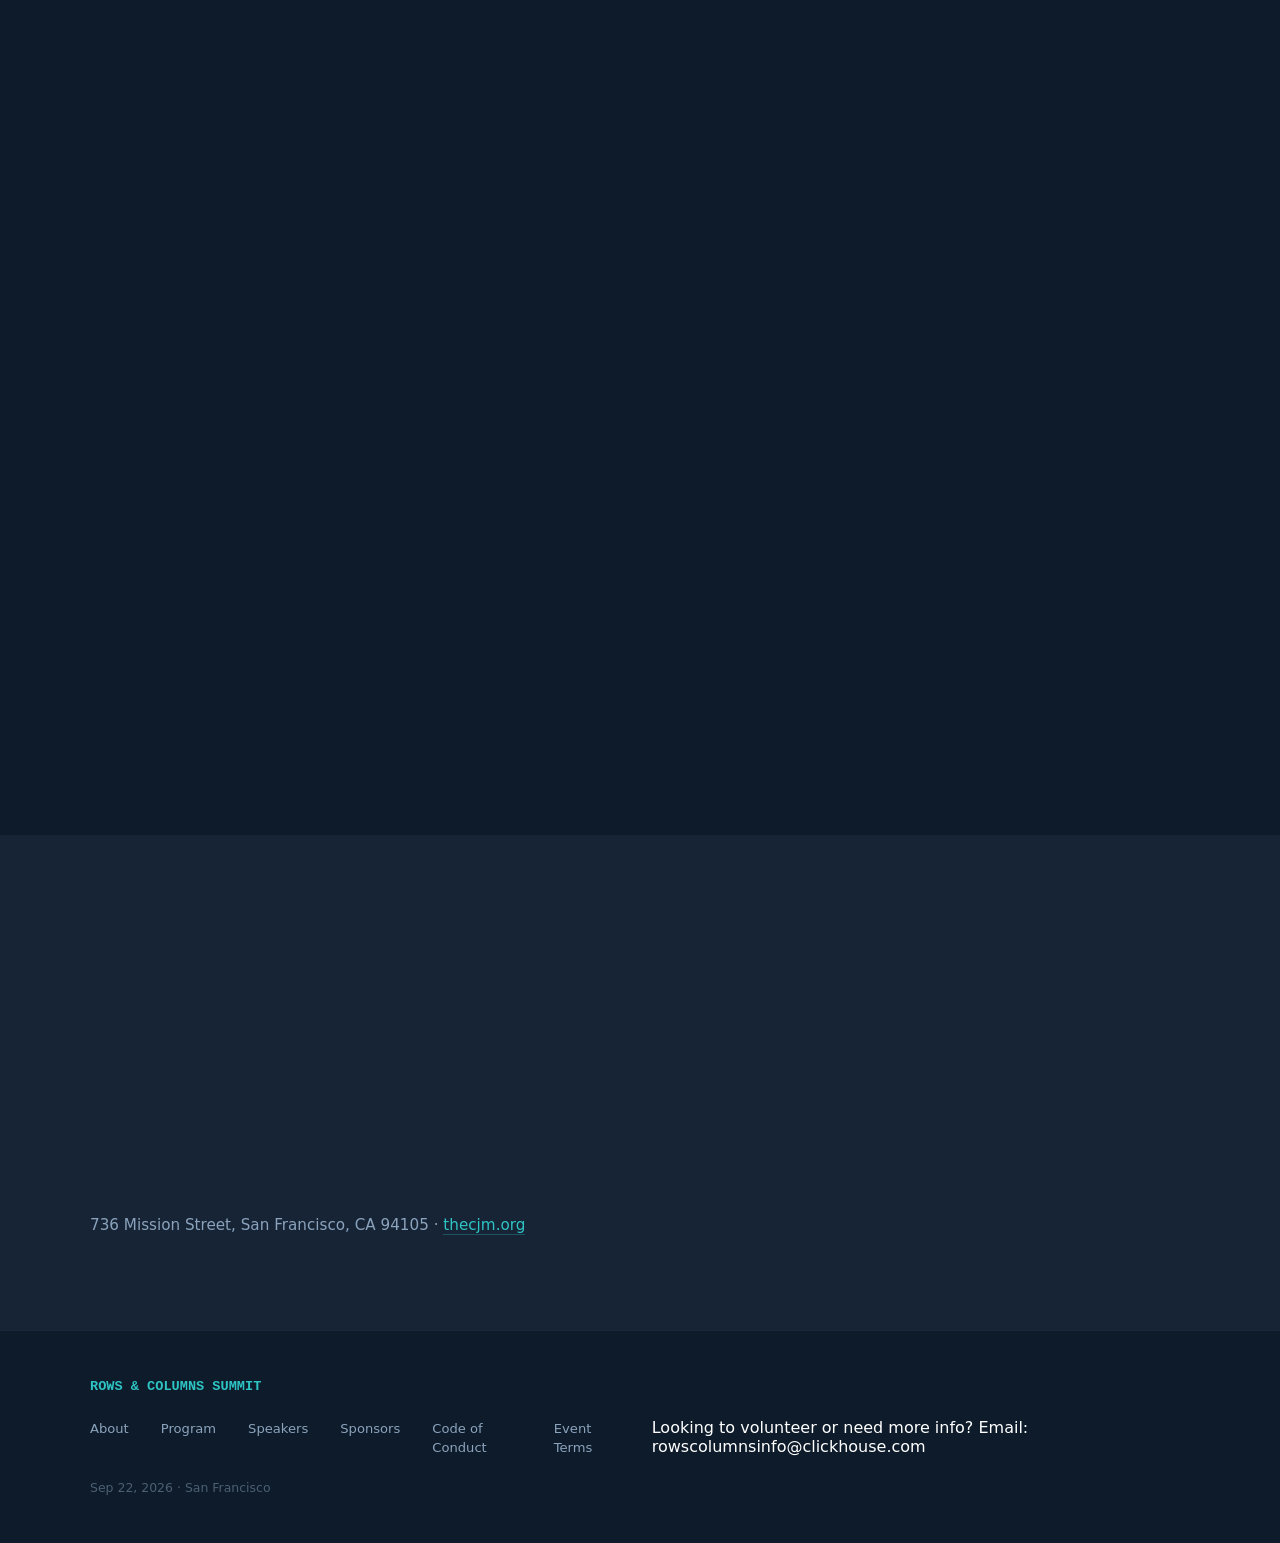
==== commit 0cbb395d: "Update index.html FML" ====
--- a/index.html
+++ b/index.html
@@ -315,7 +315,7 @@
         <div>
           <span class="program-tag tag-keynote speaker-featured-tag"> Panelist </span>
           <div class="speaker-featured-name"> Yury Izrailevsky </div>
-          <div class="speaker-featured-role"> Co-Gounder, President Product & Technology </div>
+          <div class="speaker-featured-role"> Co-Founder, President Product & Technology </div>
           <div class="speaker-featured-company">ClickHouse</div>
         </div>
       </div>
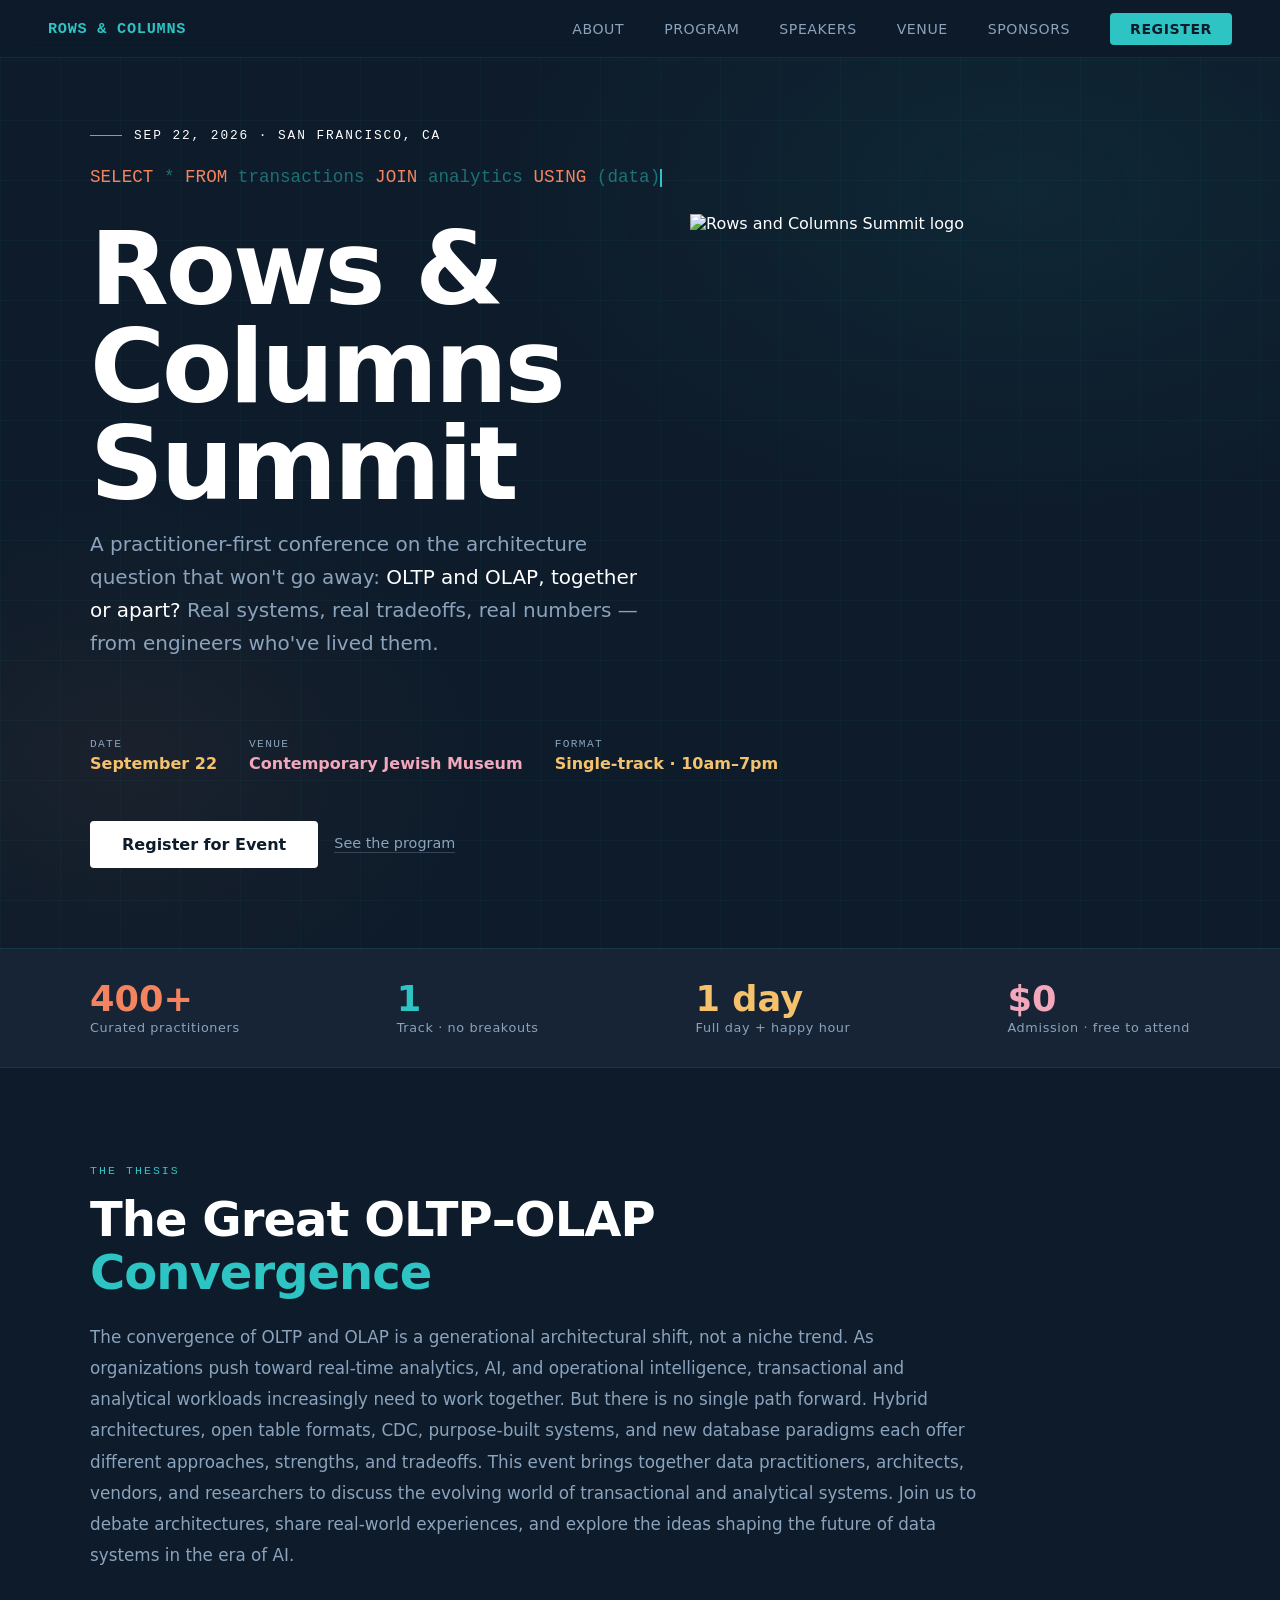
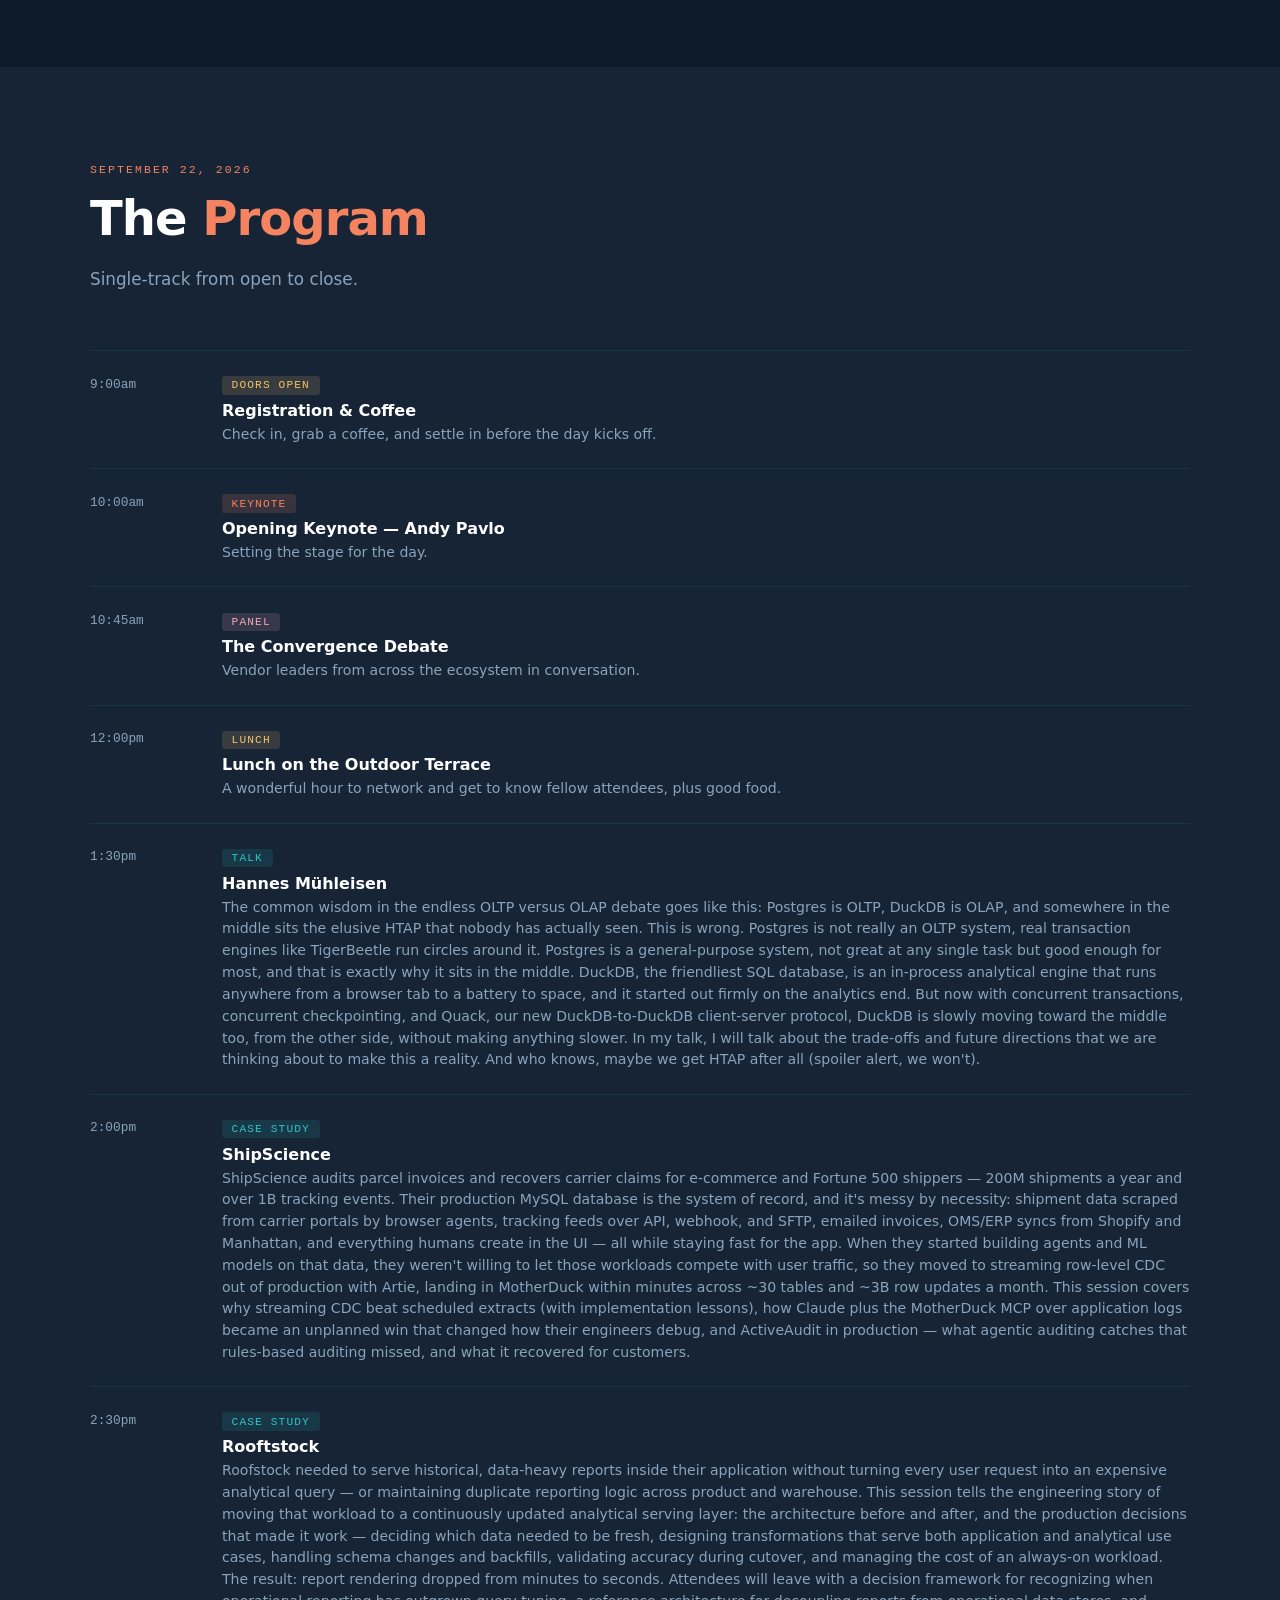
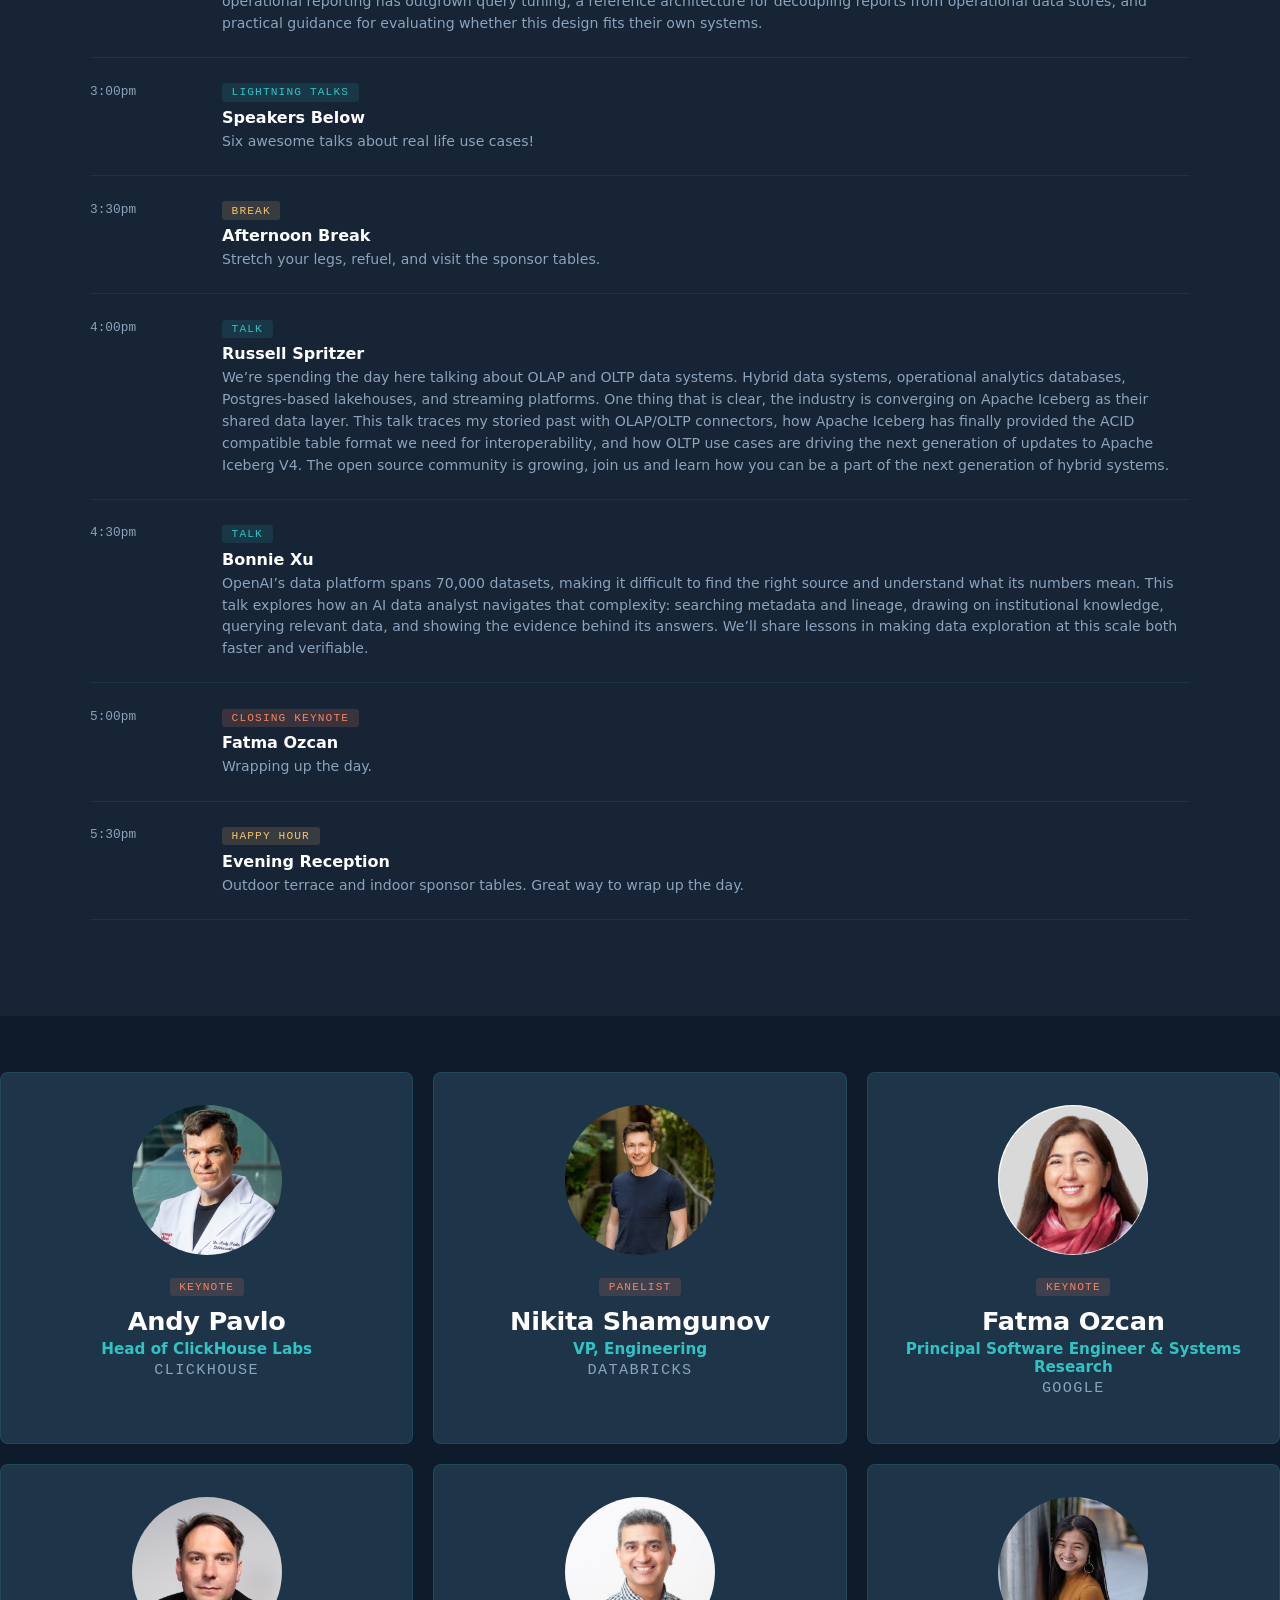
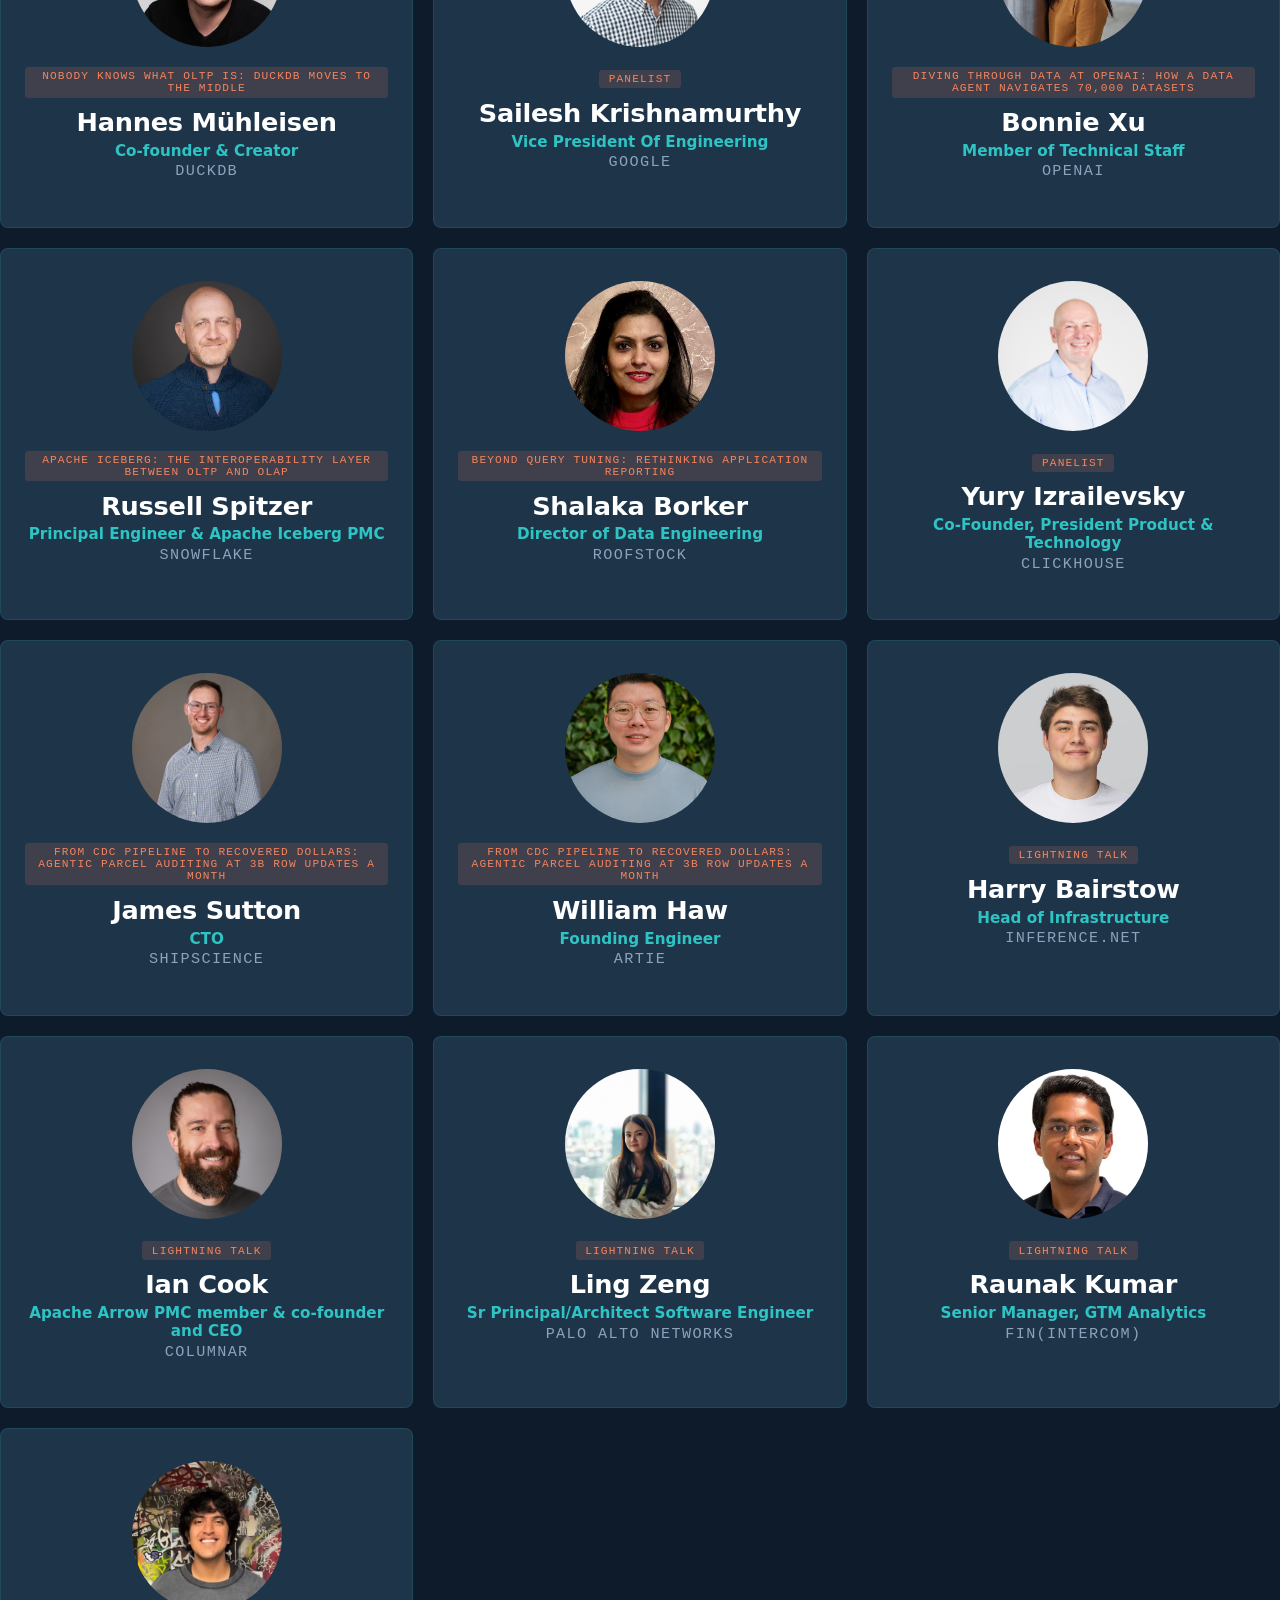
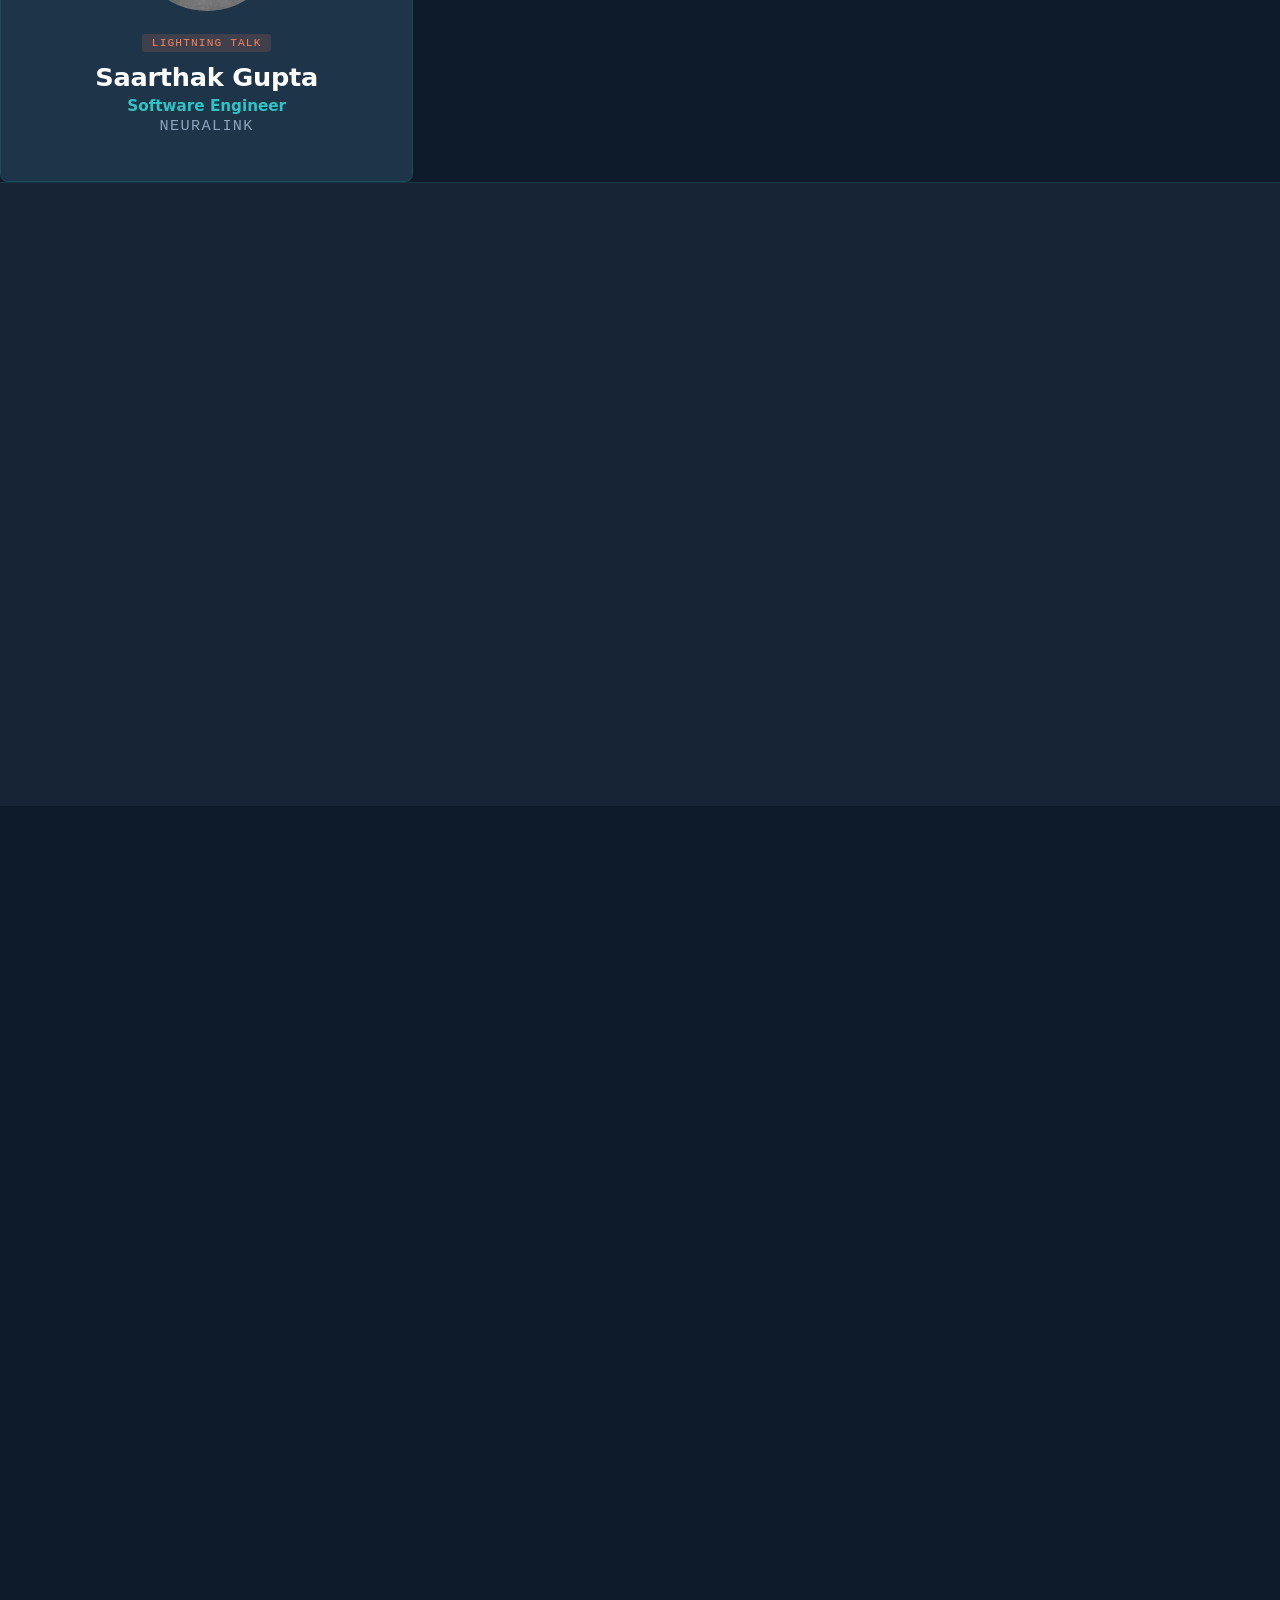
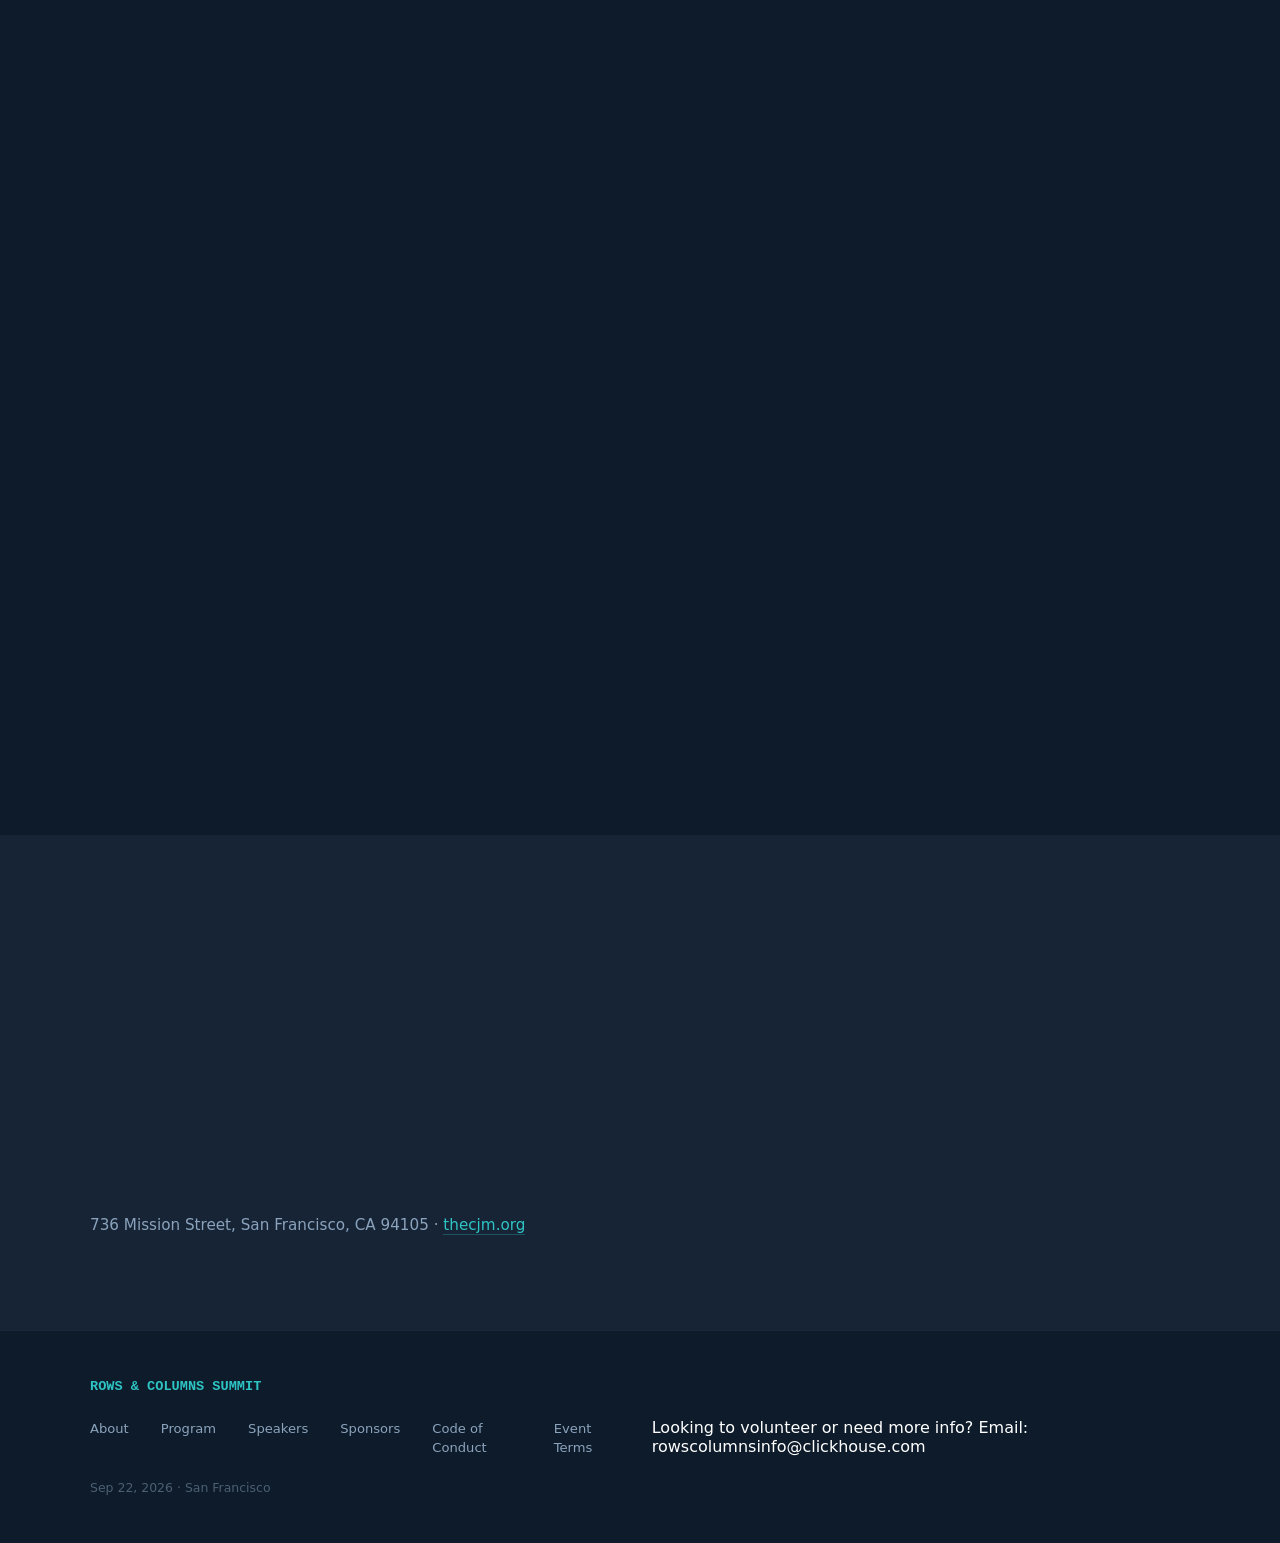
==== commit f2fcdaa3: "Update index.html remove speaker" ====
--- a/index.html
+++ b/index.html
@@ -355,15 +355,6 @@
           <div class="speaker-featured-name"> Ian Cook </div>
           <div class="speaker-featured-role"> Apache Arrow PMC member  &amp; co-founder and CEO</div>
           <div class="speaker-featured-company"> Columnar </div>
-        </div>
-      </div>
-      <div class="speaker-featured-card">
-        <img src="headshots/veera.jpeg" alt="saiteja" class="speaker-featured-photo">
-        <div>
-          <span class="program-tag tag-keynote speaker-featured-tag"> Lightning Talk </span>
-          <div class="speaker-featured-name"> Veera Ravi </div>
-          <div class="speaker-featured-role"> Member of Technical Staff </div>
-          <div class="speaker-featured-company"> Ebay </div>
         </div>
       </div>
       <div class="speaker-featured-card">
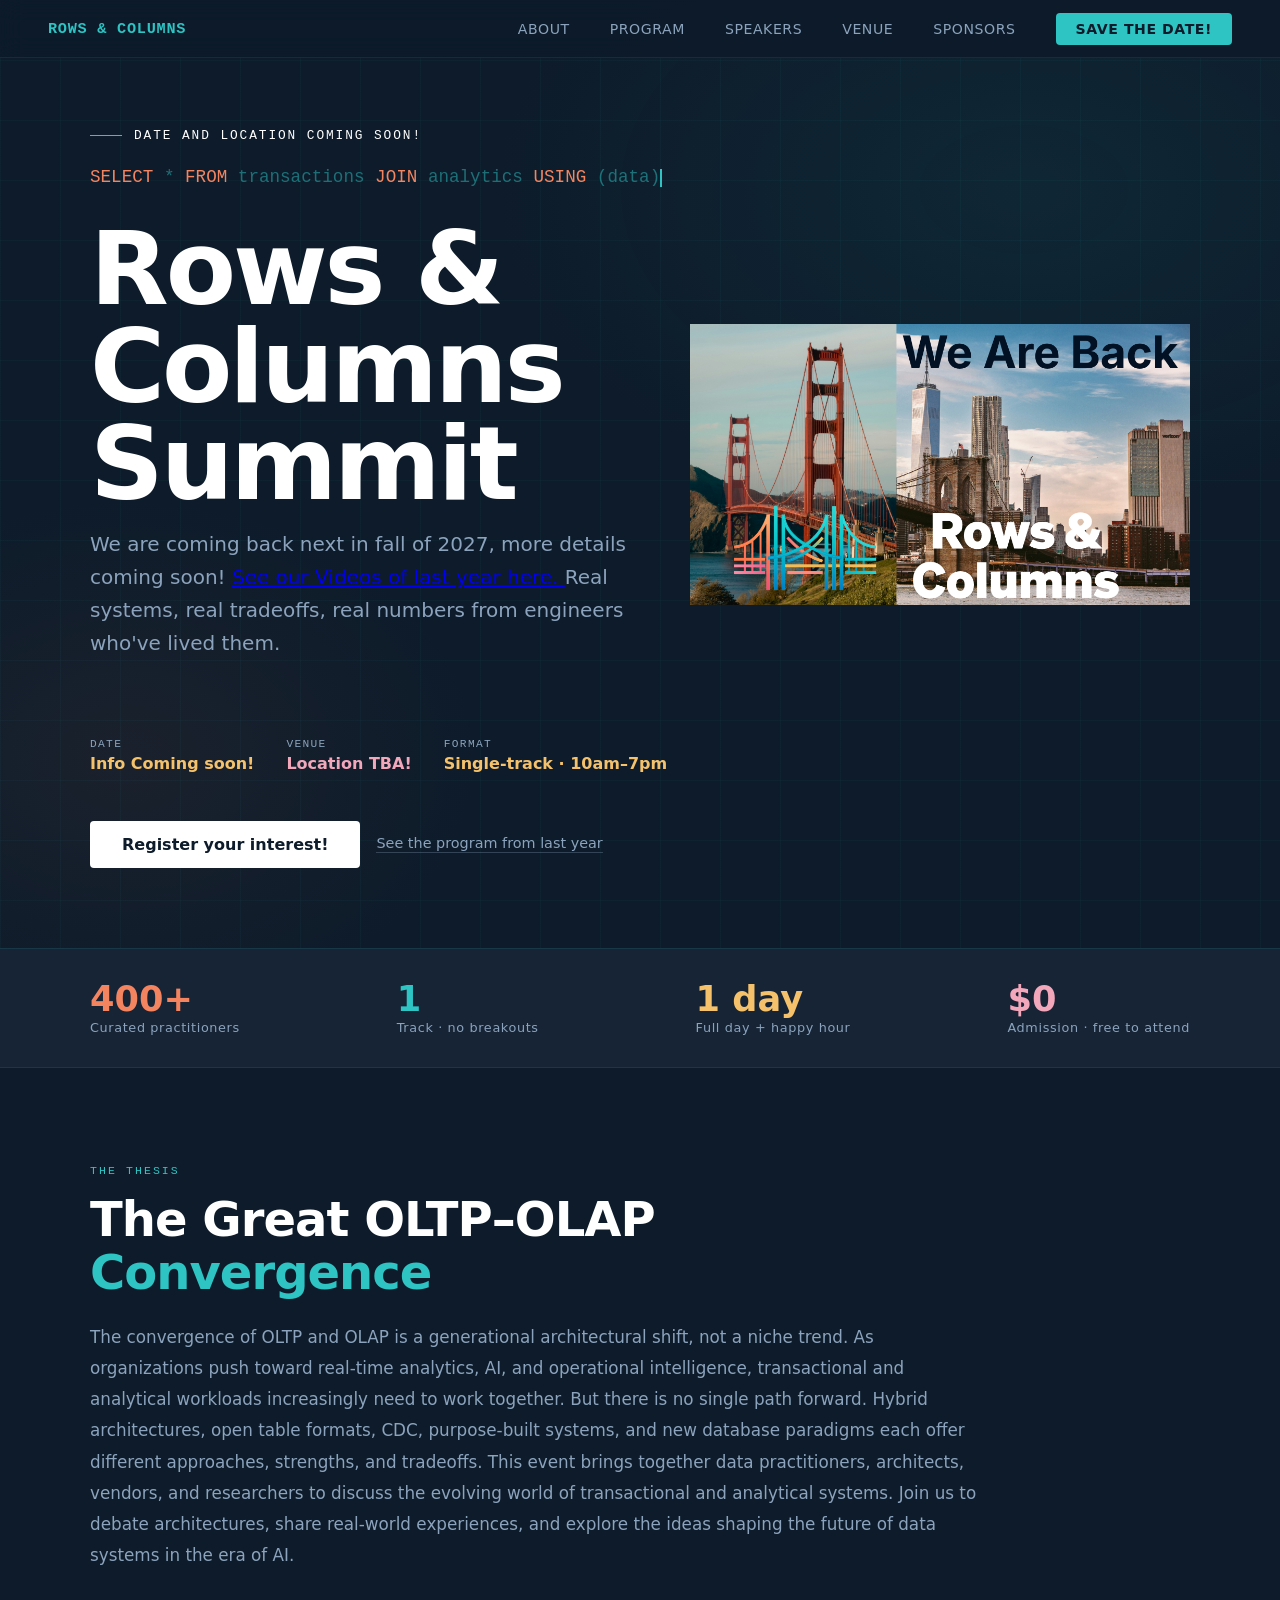
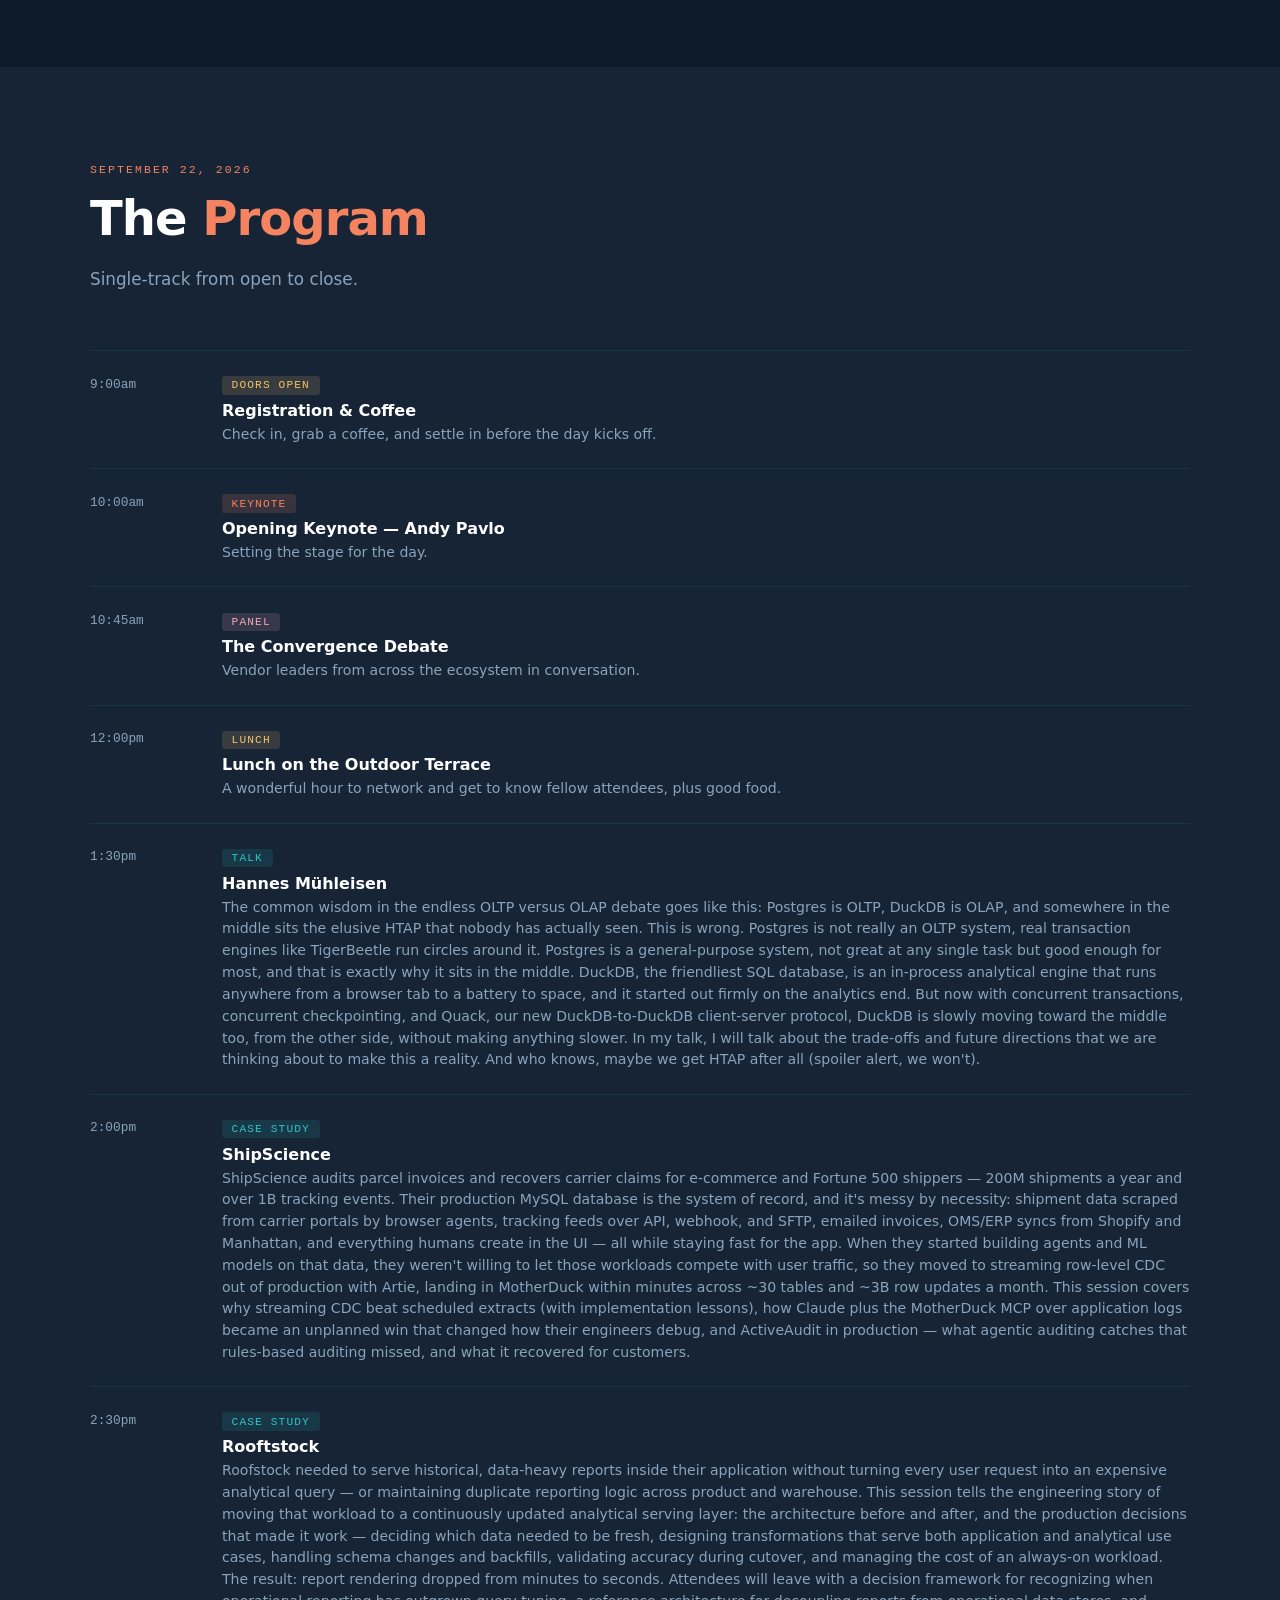
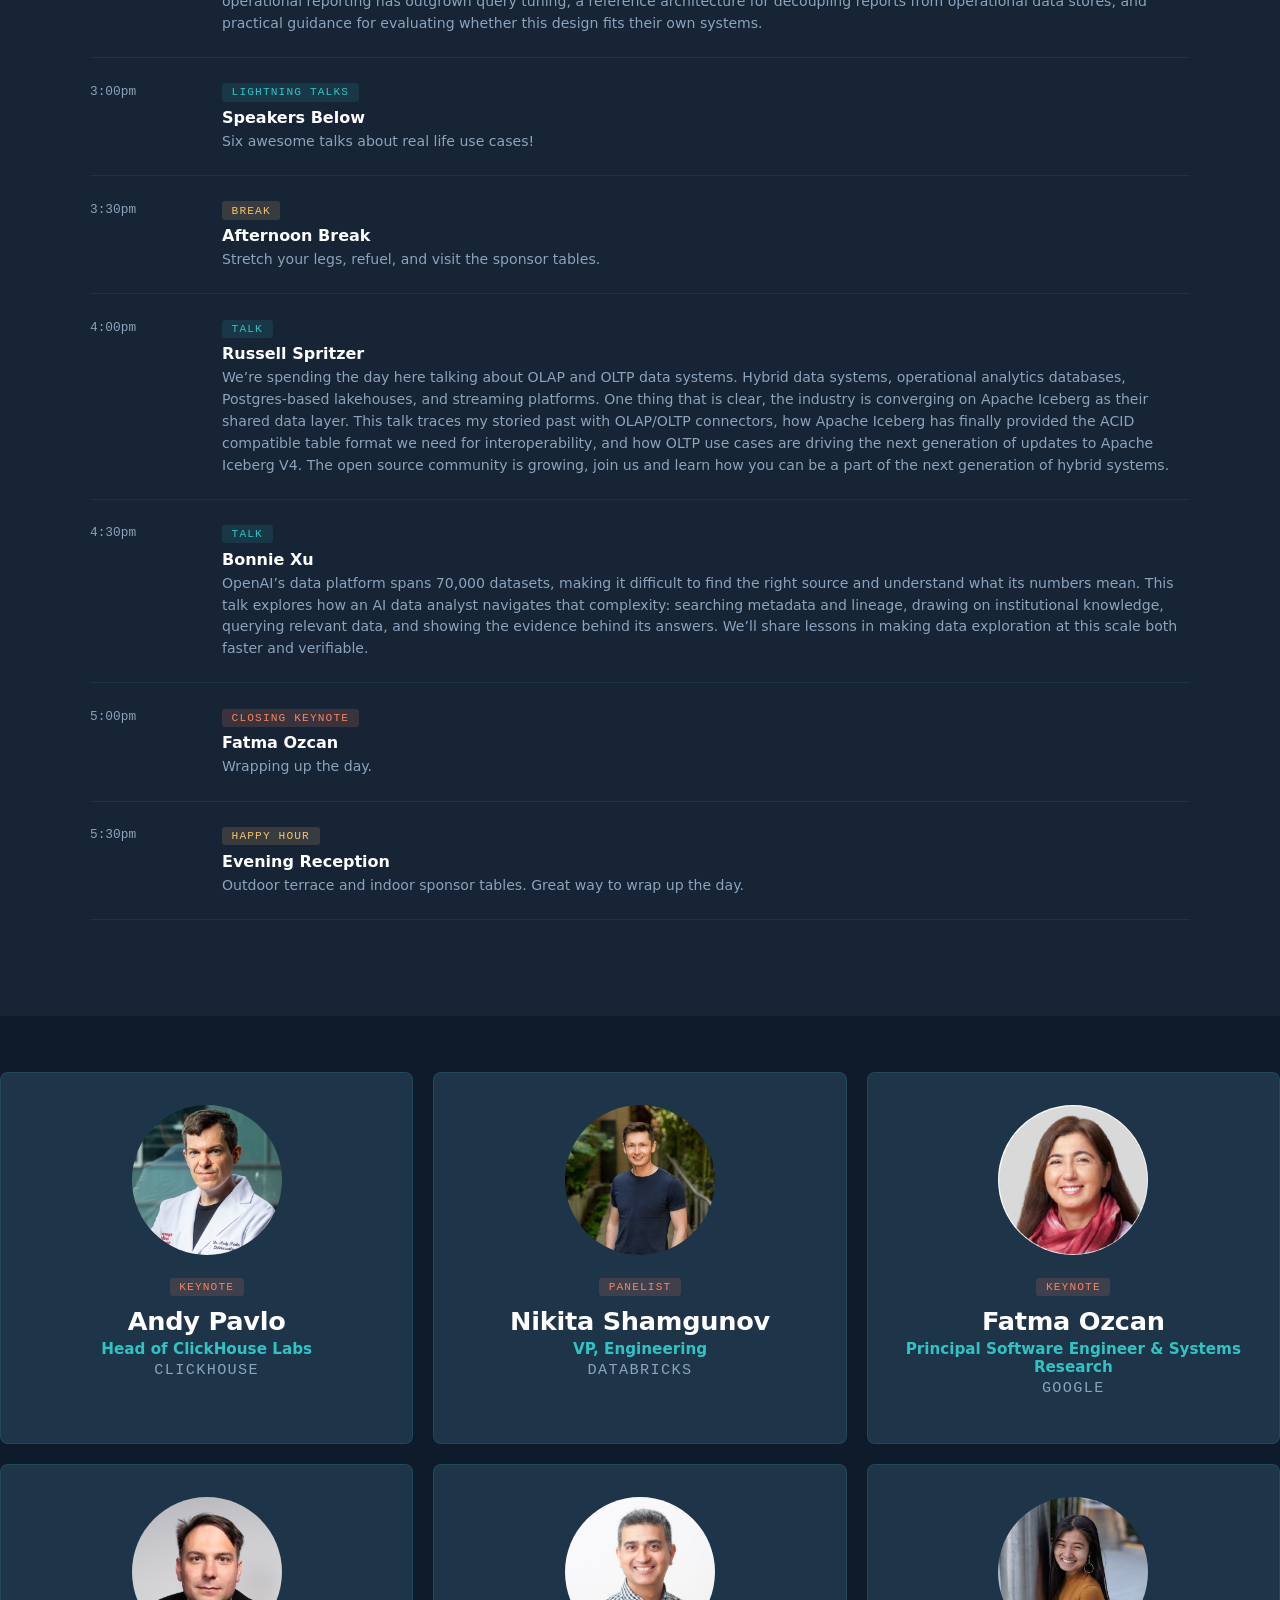
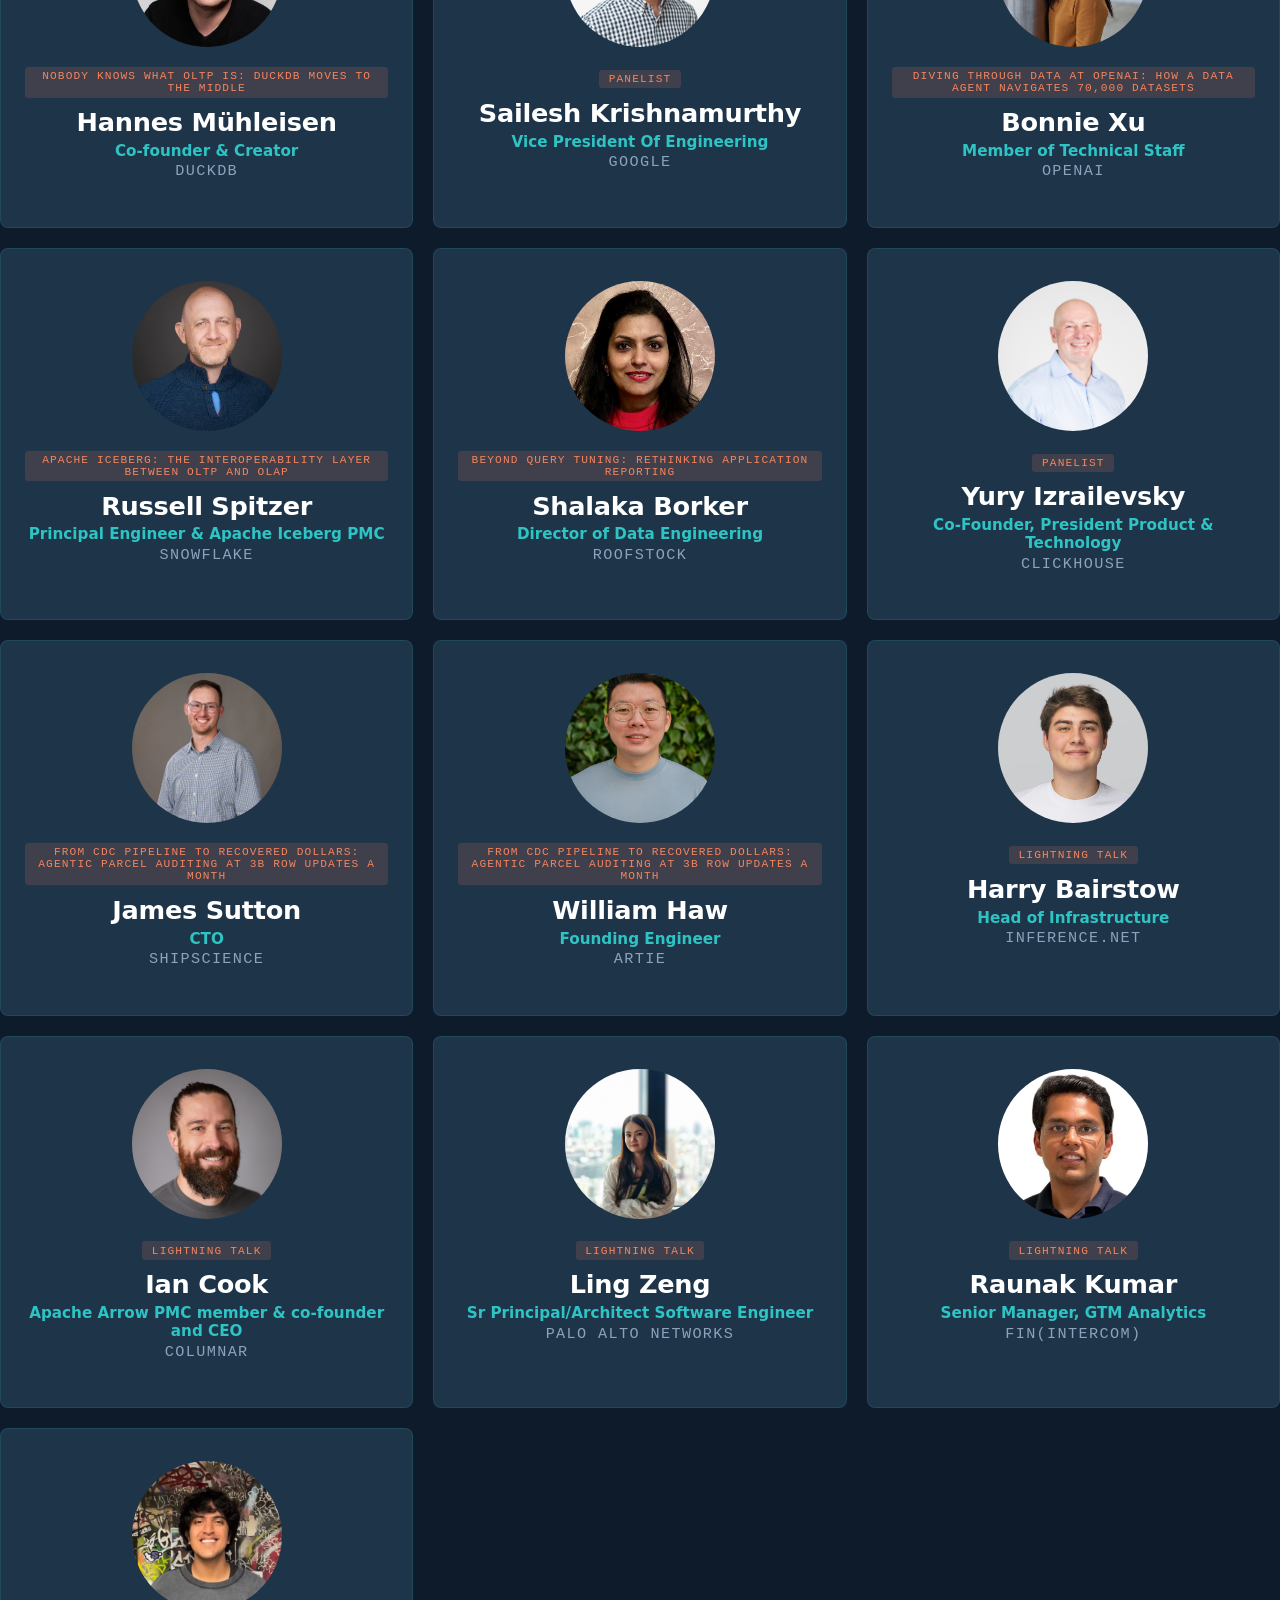
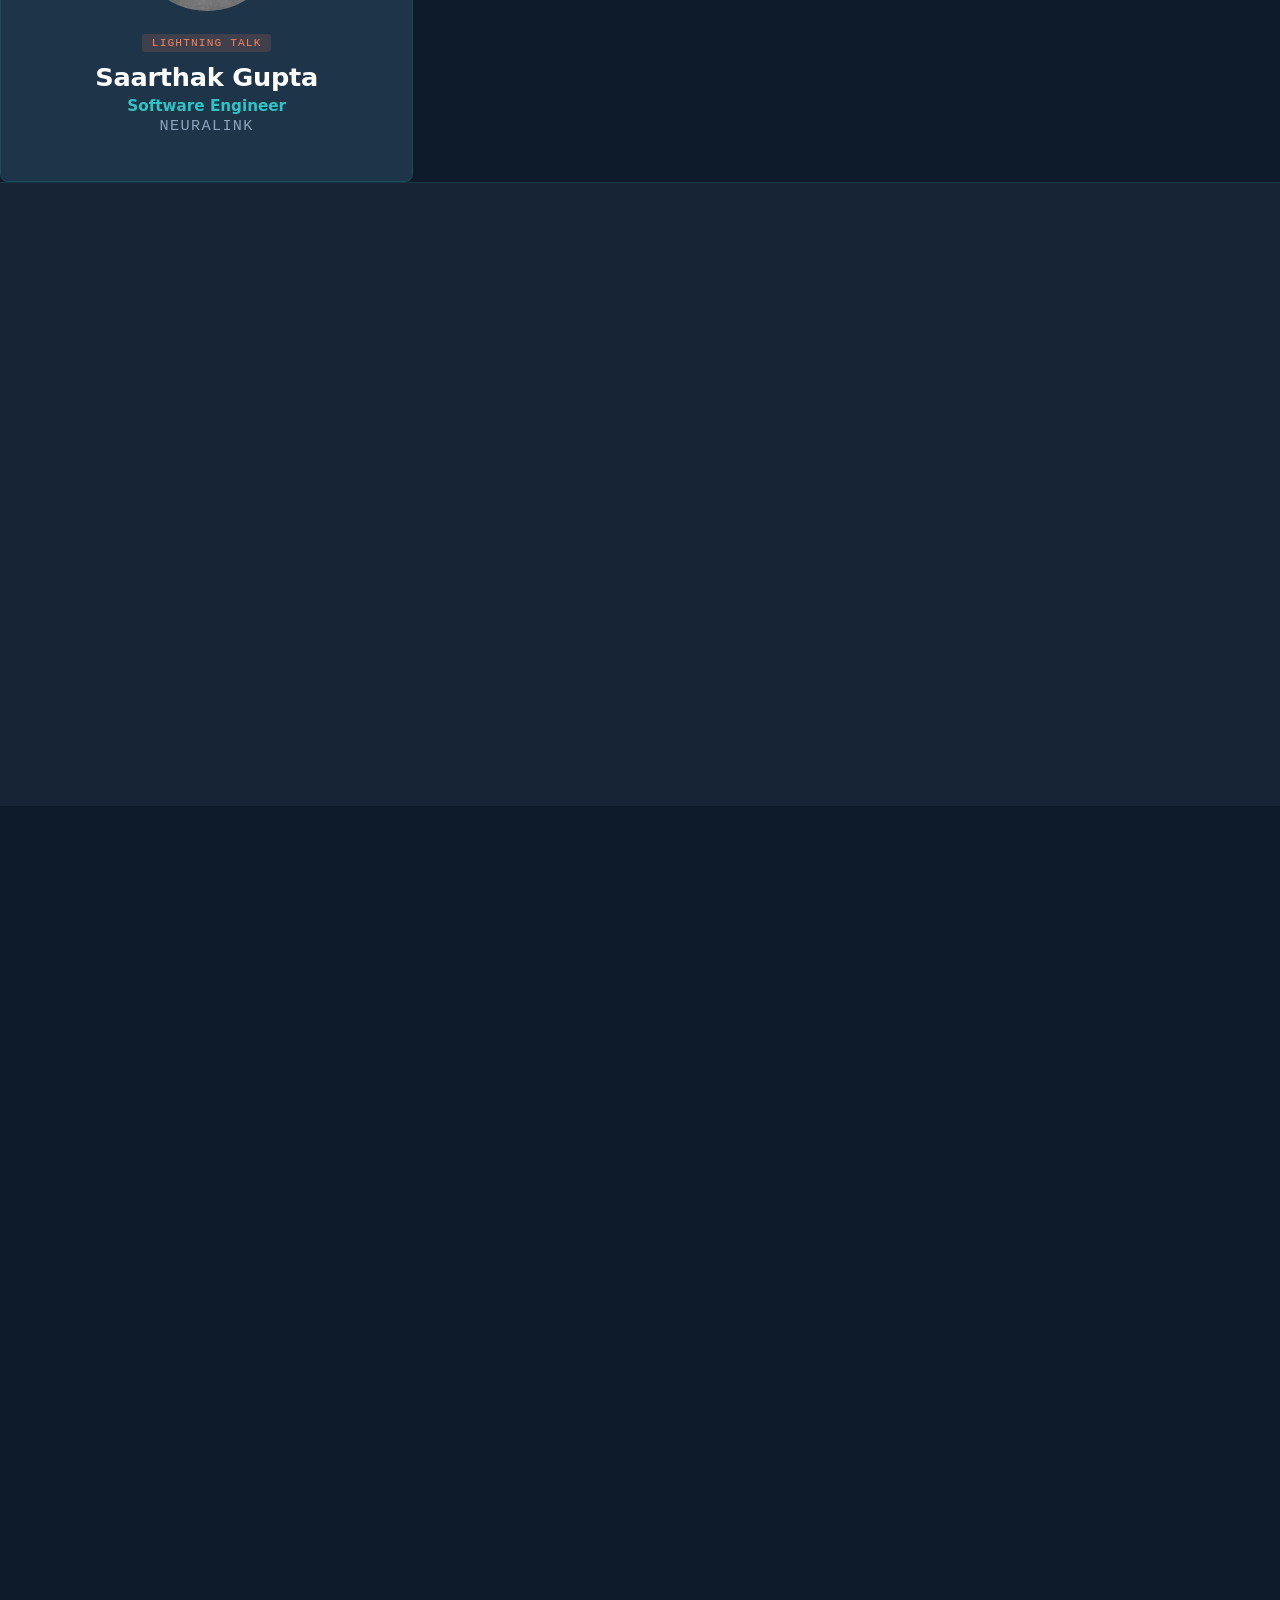
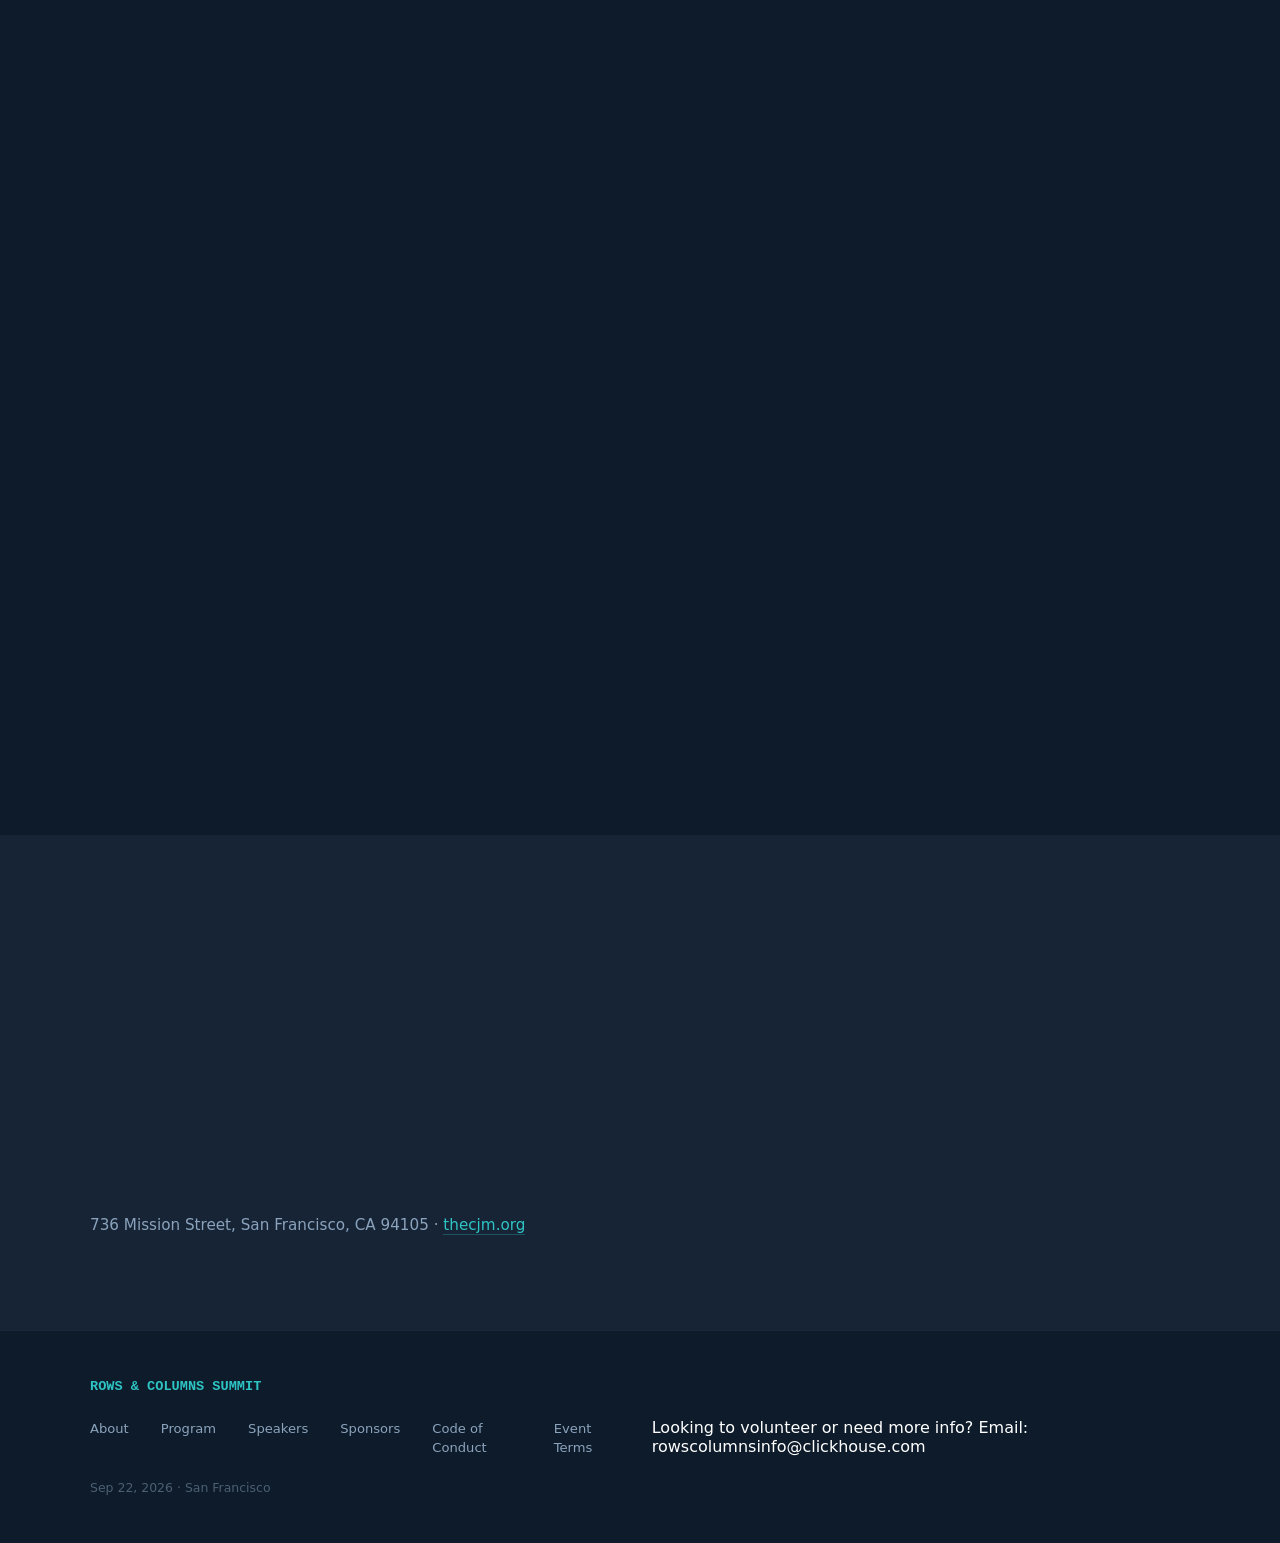
==== commit c68c2936: "updates for 2027" ====
--- a/index.html
+++ b/index.html
@@ -24,14 +24,14 @@
     <li><a href="#speakers">Speakers</a></li>
     <li><a href="#venue">Venue</a></li>
     <li><a href="#sponsors">Sponsors</a></li>
-    <li><a href="https://luma.com/clickh-wavw" class="nav-cta" target="_blank" data-register-link>Register</a></li>
+    <li><a href="https://luma.com/clickh-aj5p" class="nav-cta" target="_blank" data-register-link>Save the date!</a></li>
   </ul>
 </nav>
 
 <!-- HERO -->
 <section class="hero">
   <div class="hero-inner">
-    <div class="hero-eyebrow" style="color:white">Sep 22, 2026 · San Francisco, CA</div>
+    <div class="hero-eyebrow" style="color:white">Date and Location coming soon!</div>
     <div class="hero-query" id="heroQuery">
       <span id="queryText"></span><span class="cursor"></span>
     </div>
@@ -41,21 +41,21 @@
           <span class="rows" style="color: var(--white);">Rows &amp; Columns Summit</span><br>
         </h1>
         <p class="hero-subtitle">
-          A practitioner-first conference on the architecture question that won't go away:
-          <em style="color: var(--white);">OLTP and OLAP, together or apart?</em>
-          Real systems, real tradeoffs, real numbers — from engineers who've lived them.
+          We are coming back next in fall of 2027, more details coming soon!
+          <em style="color: var(--white);"> <a href="https://studio.youtube.com/playlist/PLFqUoC8ipgQY/videos"> See our Videos of last year here. </a></em>
+          Real systems, real tradeoffs, real numbers from engineers who've lived them.
         </p>
       </div>
-      <img src="logo.png" alt="Rows and Columns Summit logo" style="width: 500px; height: 500px; object-fit: contain; flex-shrink: 0;">
+      <img src="savethedate.png" alt="Rows and Columns Summit logo" style="width: 500px; height: 500px; object-fit: contain; flex-shrink: 0;">
     </div>
     <div class="hero-meta">
       <div class="hero-meta-item">
         <span class="hero-meta-label">Date</span>
-        <span class="hero-meta-value" style="color: var(--gold);">September 22</span>
+        <span class="hero-meta-value" style="color: var(--gold);">Info Coming soon!</span>
       </div>
       <div class="hero-meta-item">
         <span class="hero-meta-label">Venue</span>
-        <span class="hero-meta-value" style="color: var(--rose);">Contemporary Jewish Museum</span>
+        <span class="hero-meta-value" style="color: var(--rose);">Location TBA!</span>
       </div>
       <div class="hero-meta-item">
         <span class="hero-meta-label">Format</span>
@@ -64,17 +64,17 @@
     </div>
     <div class="hero-actions">
       <a
-        href="https://luma.com/event/evt-bQcR6tDKi8OmTXu"
+        href="https://luma.com/event/evt-NlJLdhIOnFo1Oyz"
         class="luma-checkout--button"
         data-register-link
         style="background: white; color: #0D1B2A; font-weight: 700; padding: 0.9rem 2rem; border-radius: 4px; text-decoration: none; display: inline-block;"
         data-luma-action="checkout"
         data-luma-event-id="evt-bQcR6tDKi8OmTXu"
       >
-      Register for Event
+      Register your interest!
       </a>
     <script id="luma-checkout" src="https://embed.lu.ma/checkout-button.js"></script>
-      <a href="#program" class="btn-secondary">See the program</a>
+      <a href="#program" class="btn-secondary">See the program from last year</a>
     </div>
   </div>
 </section>
